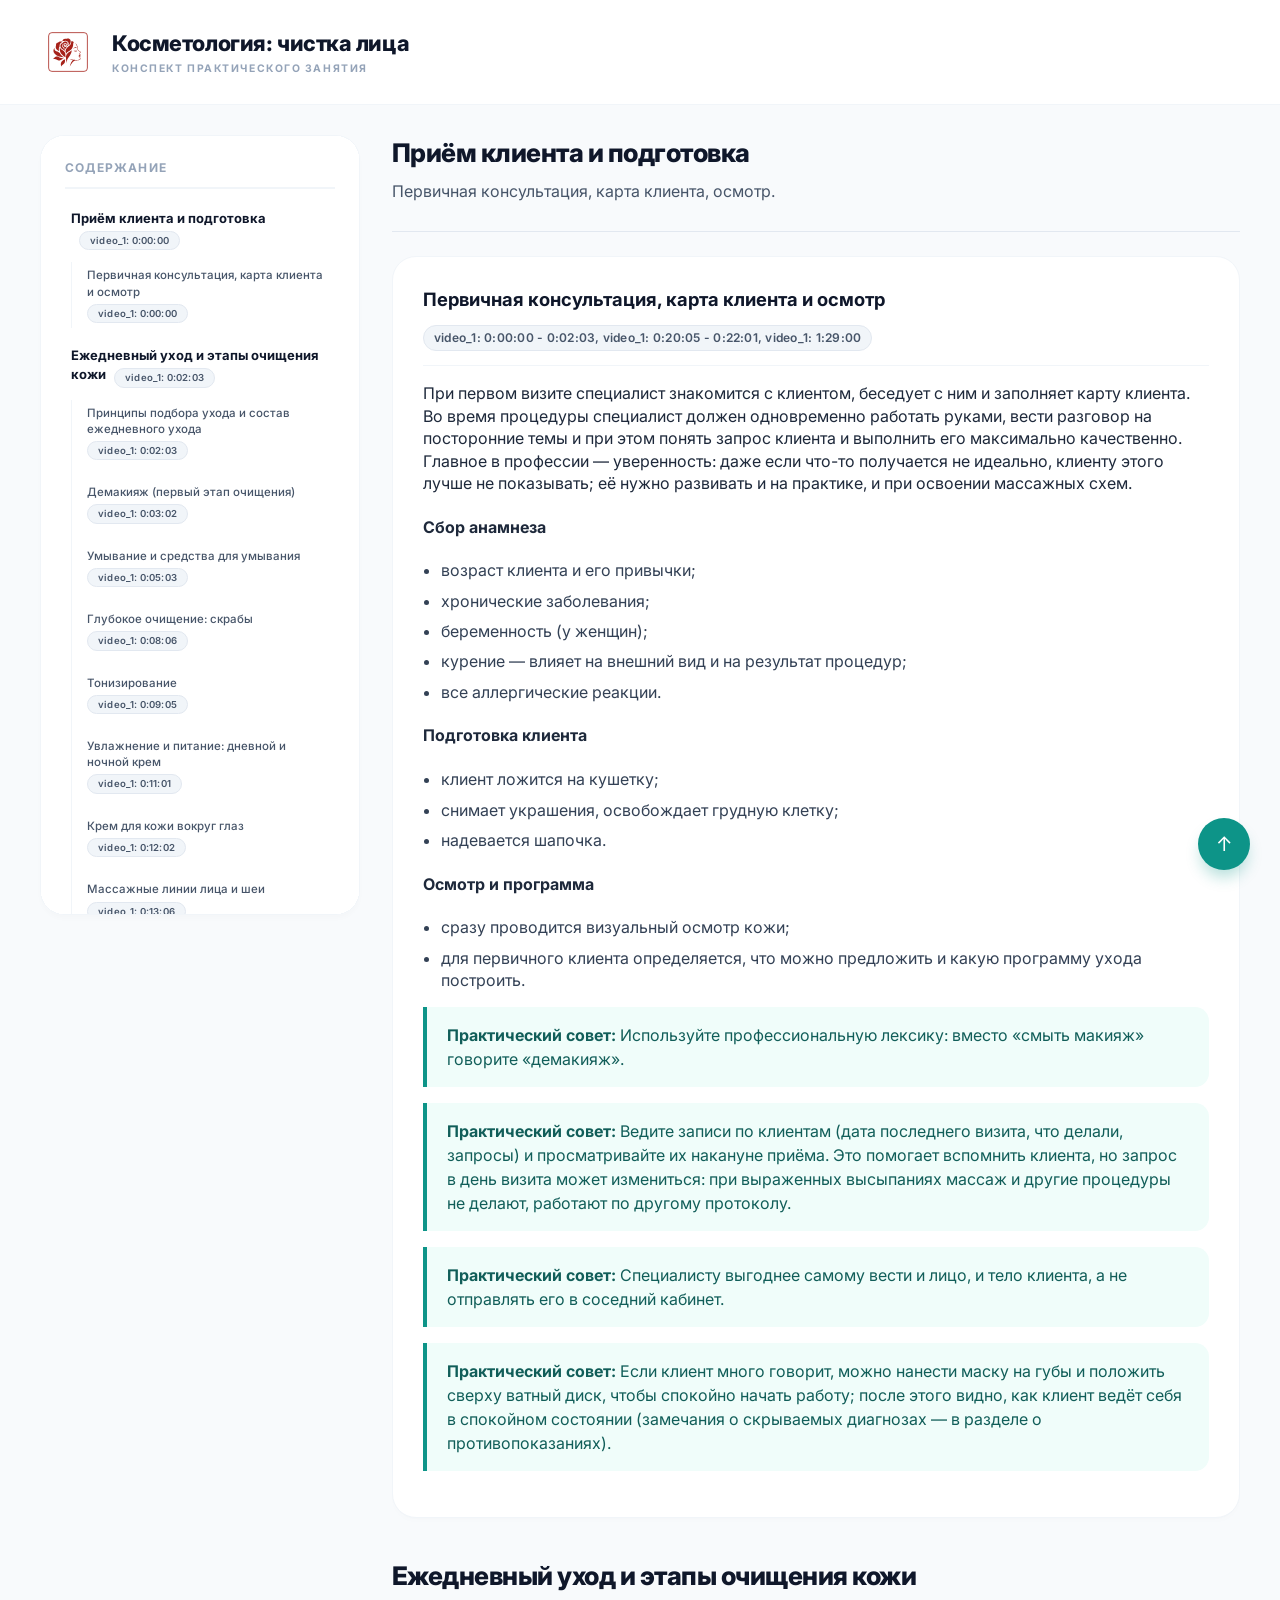
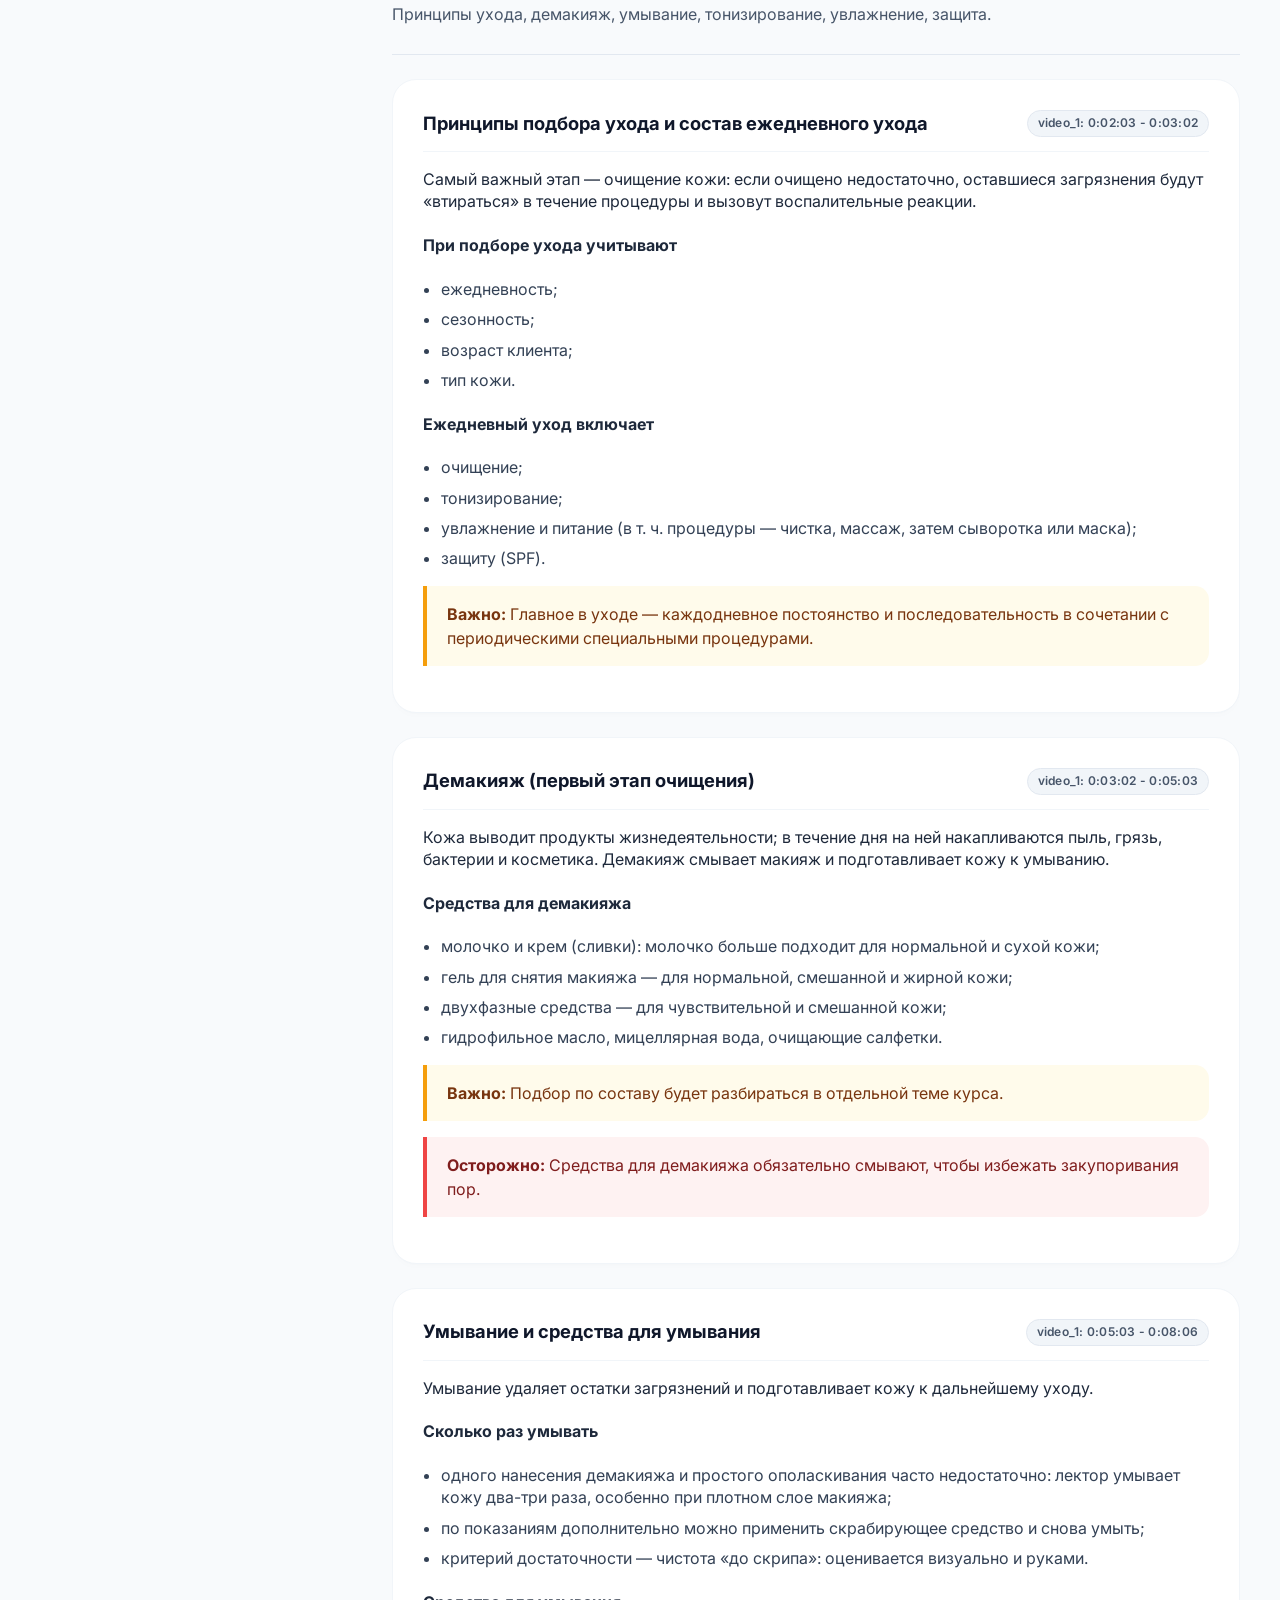
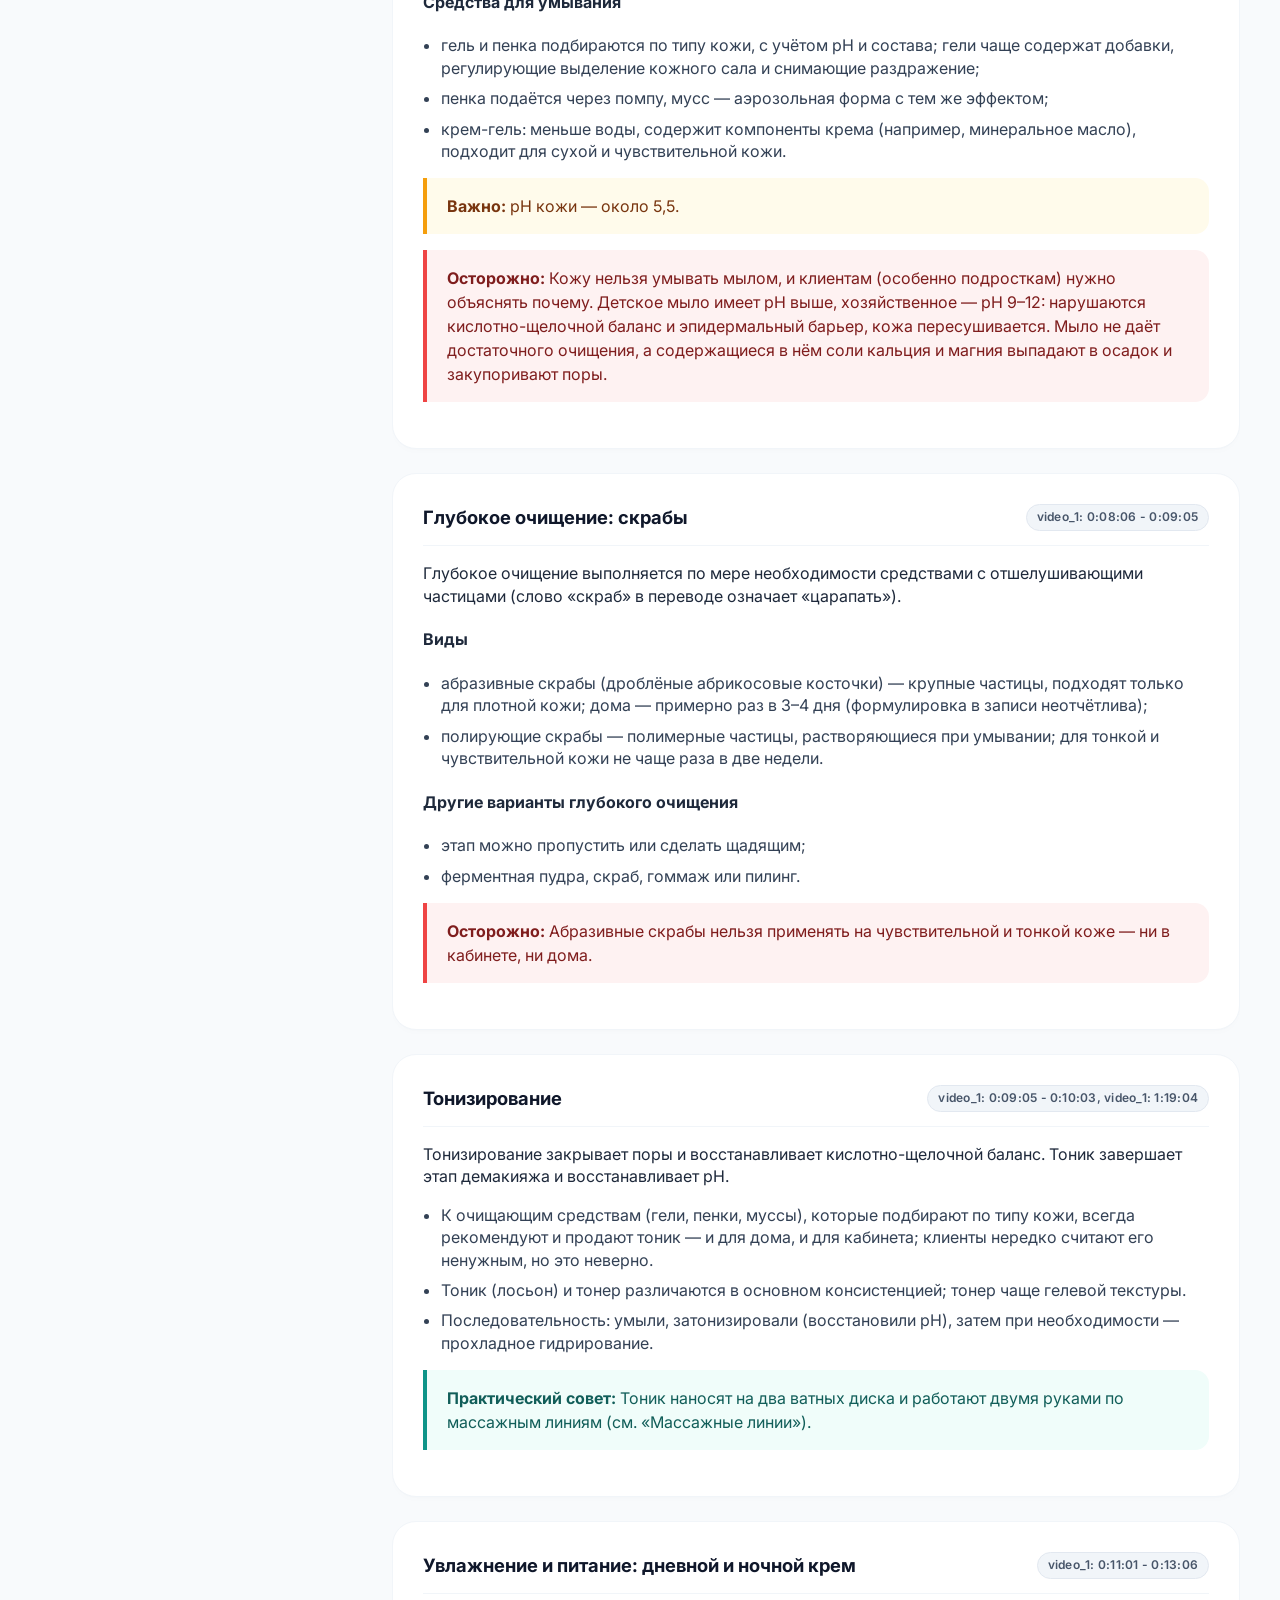
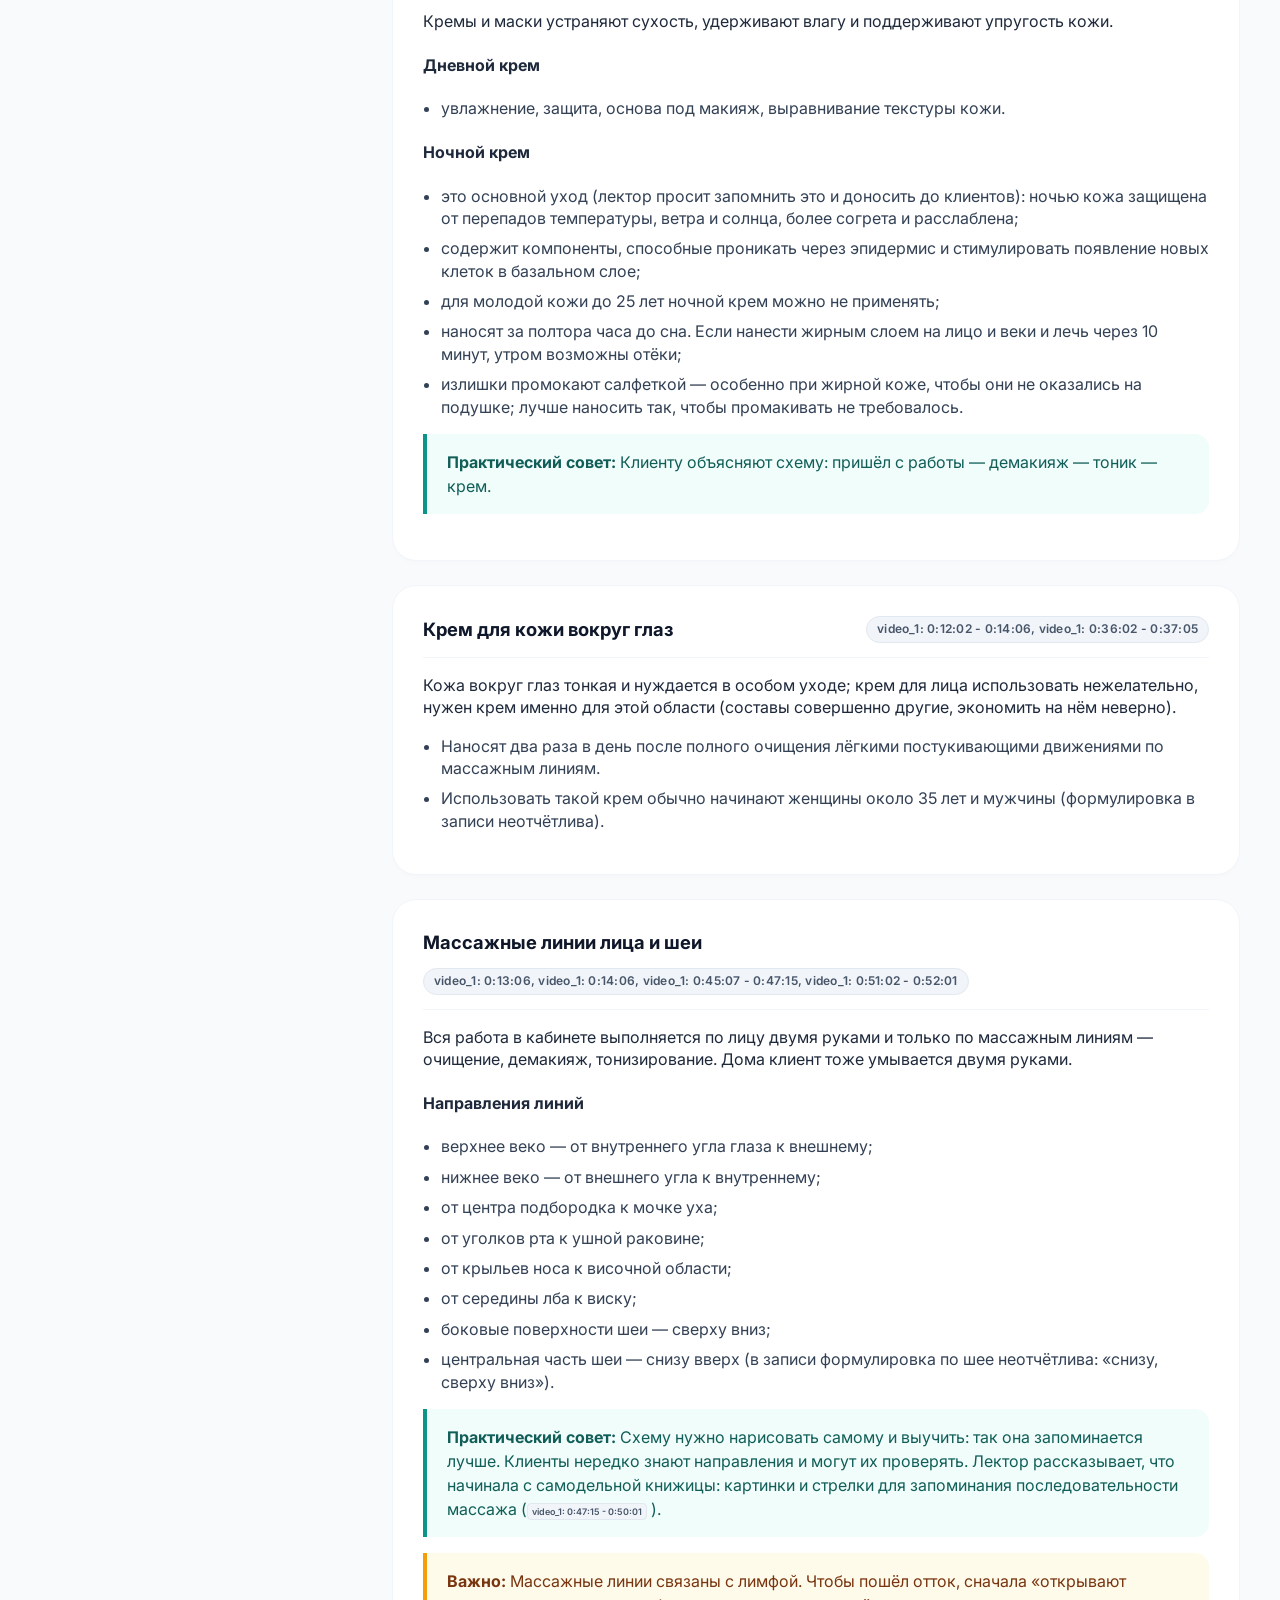
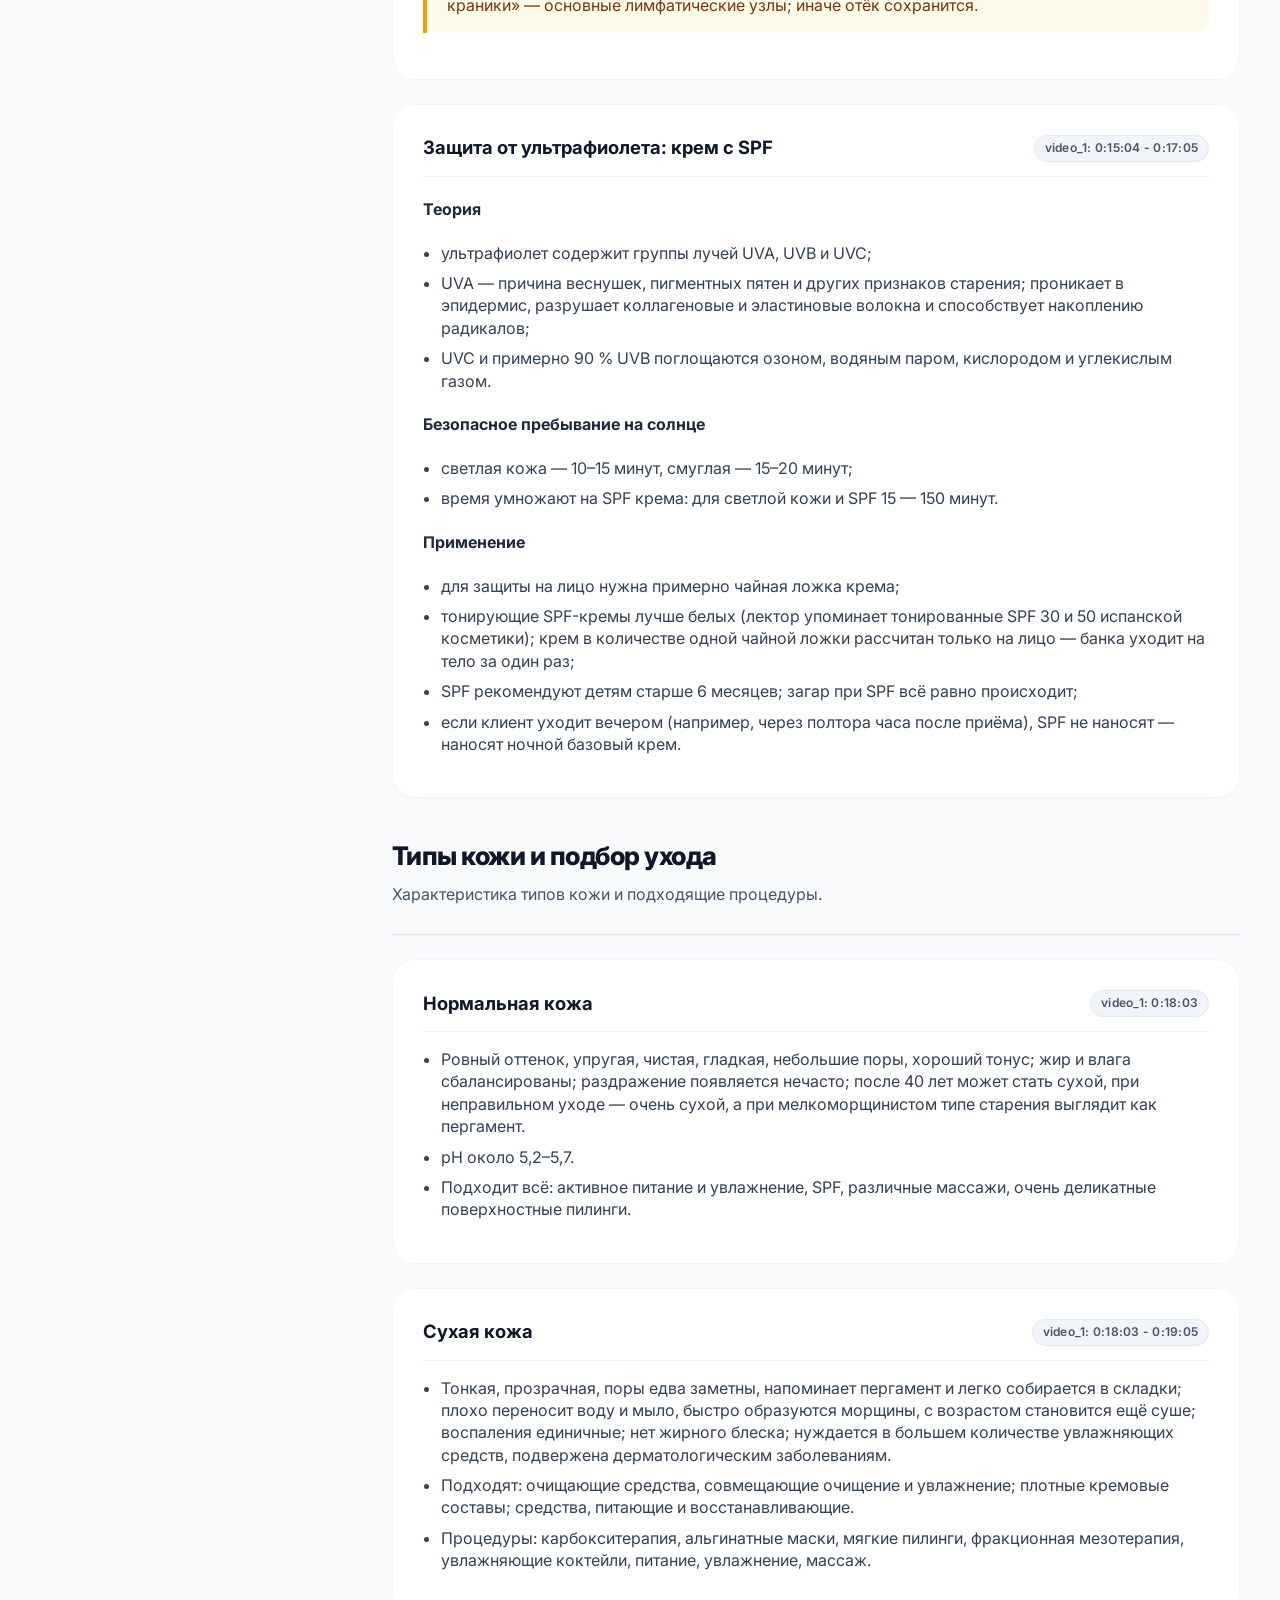
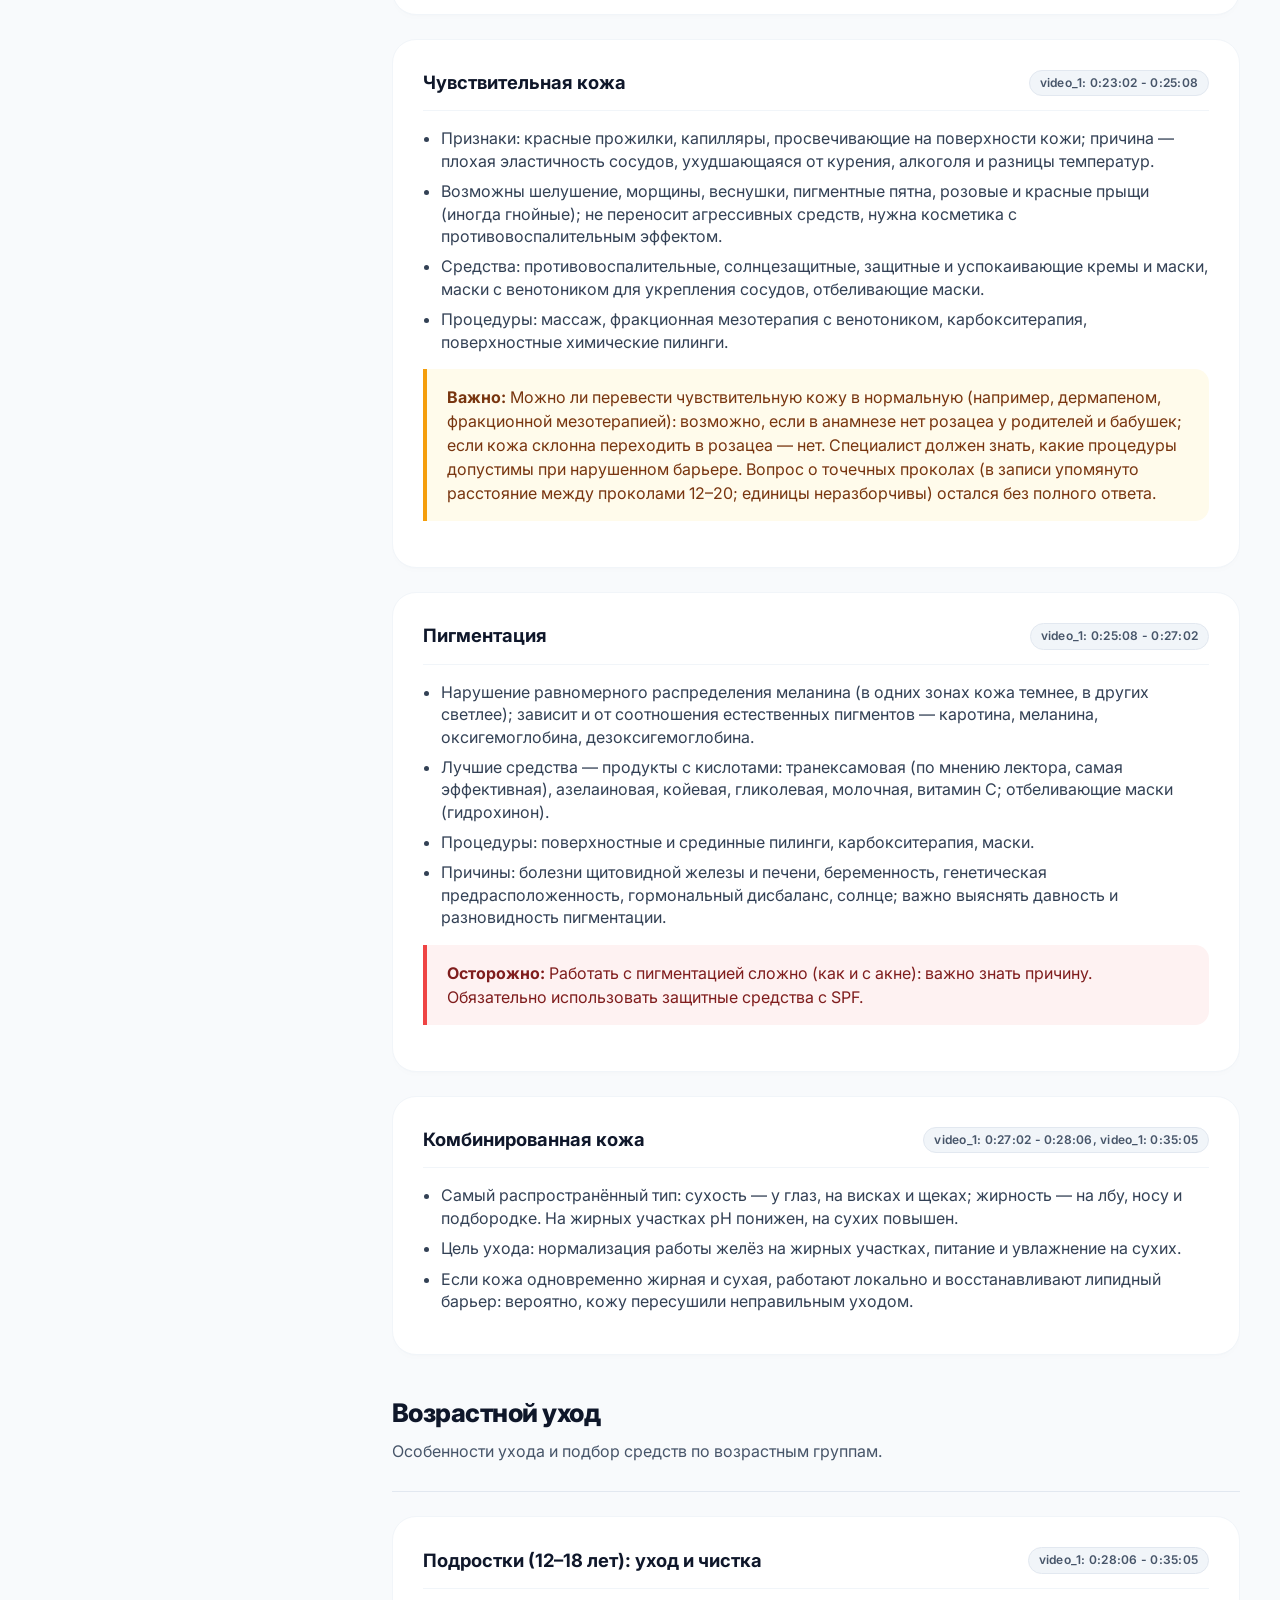
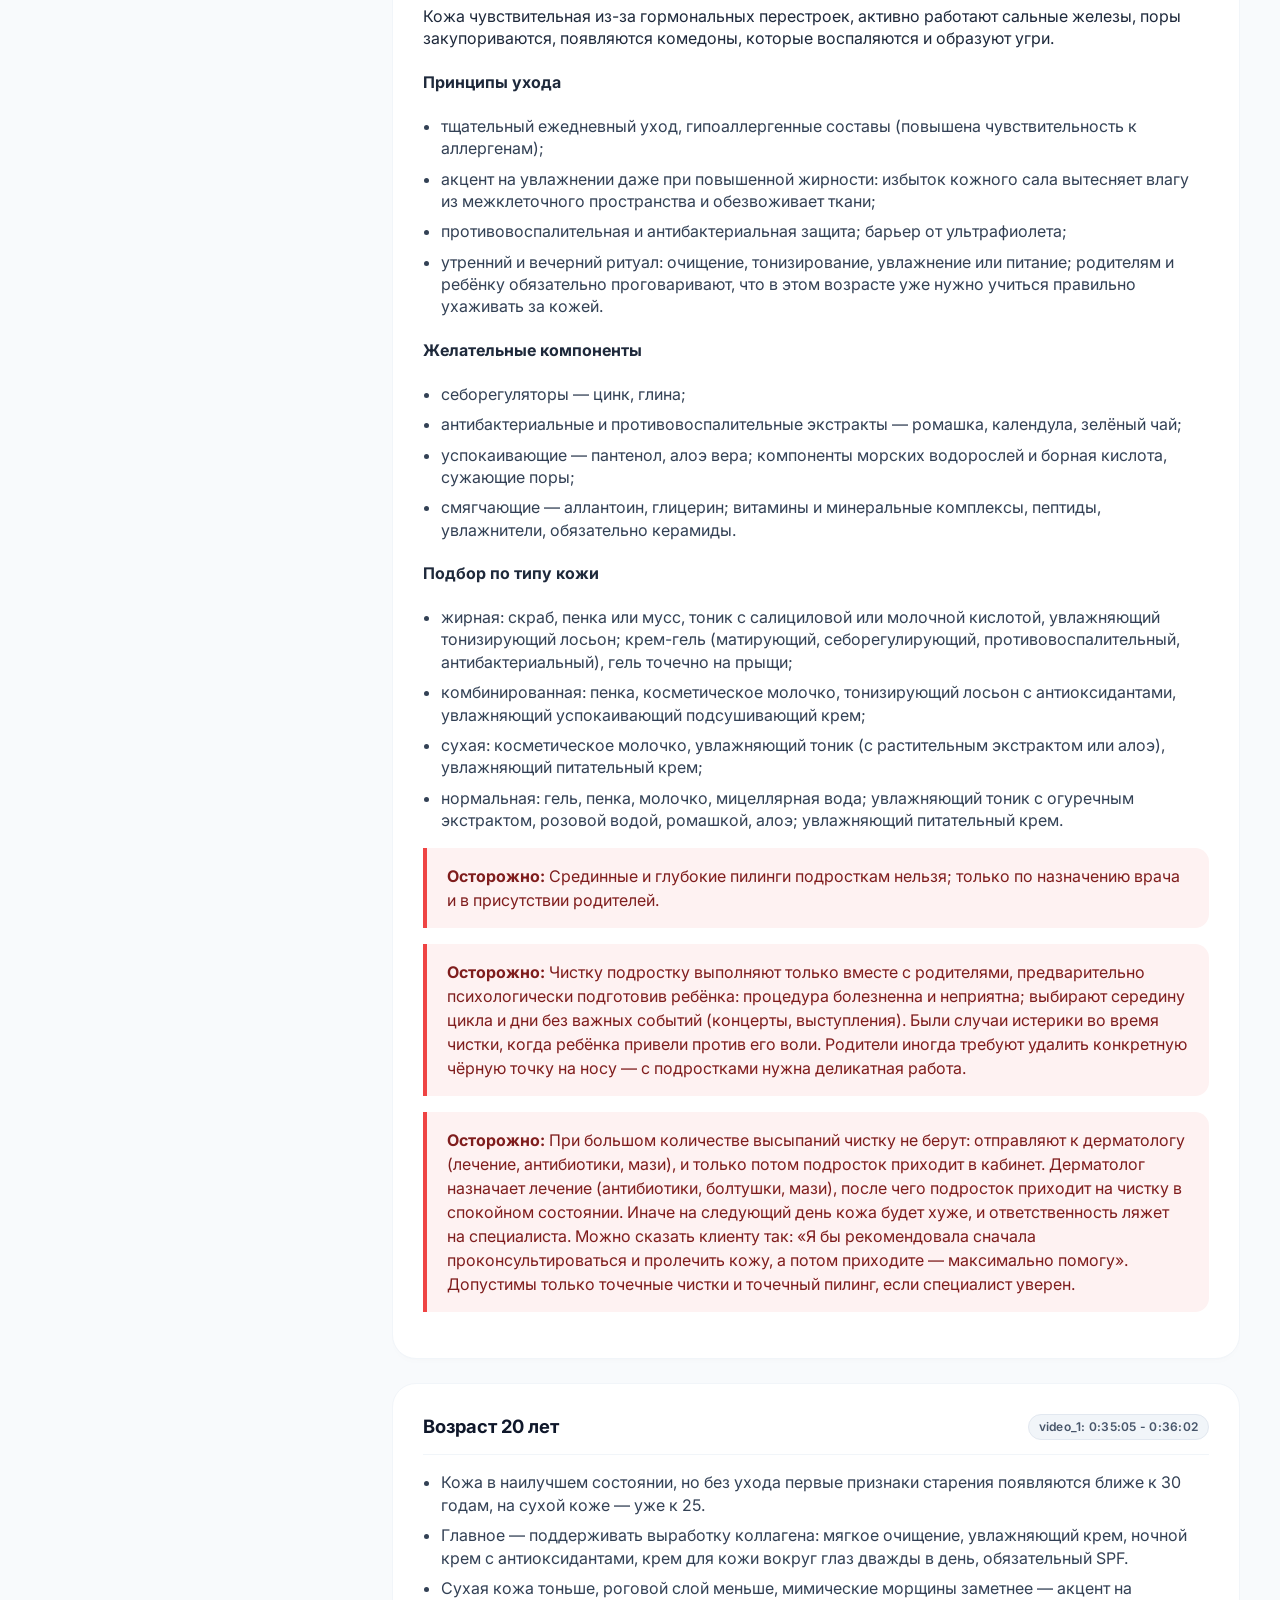
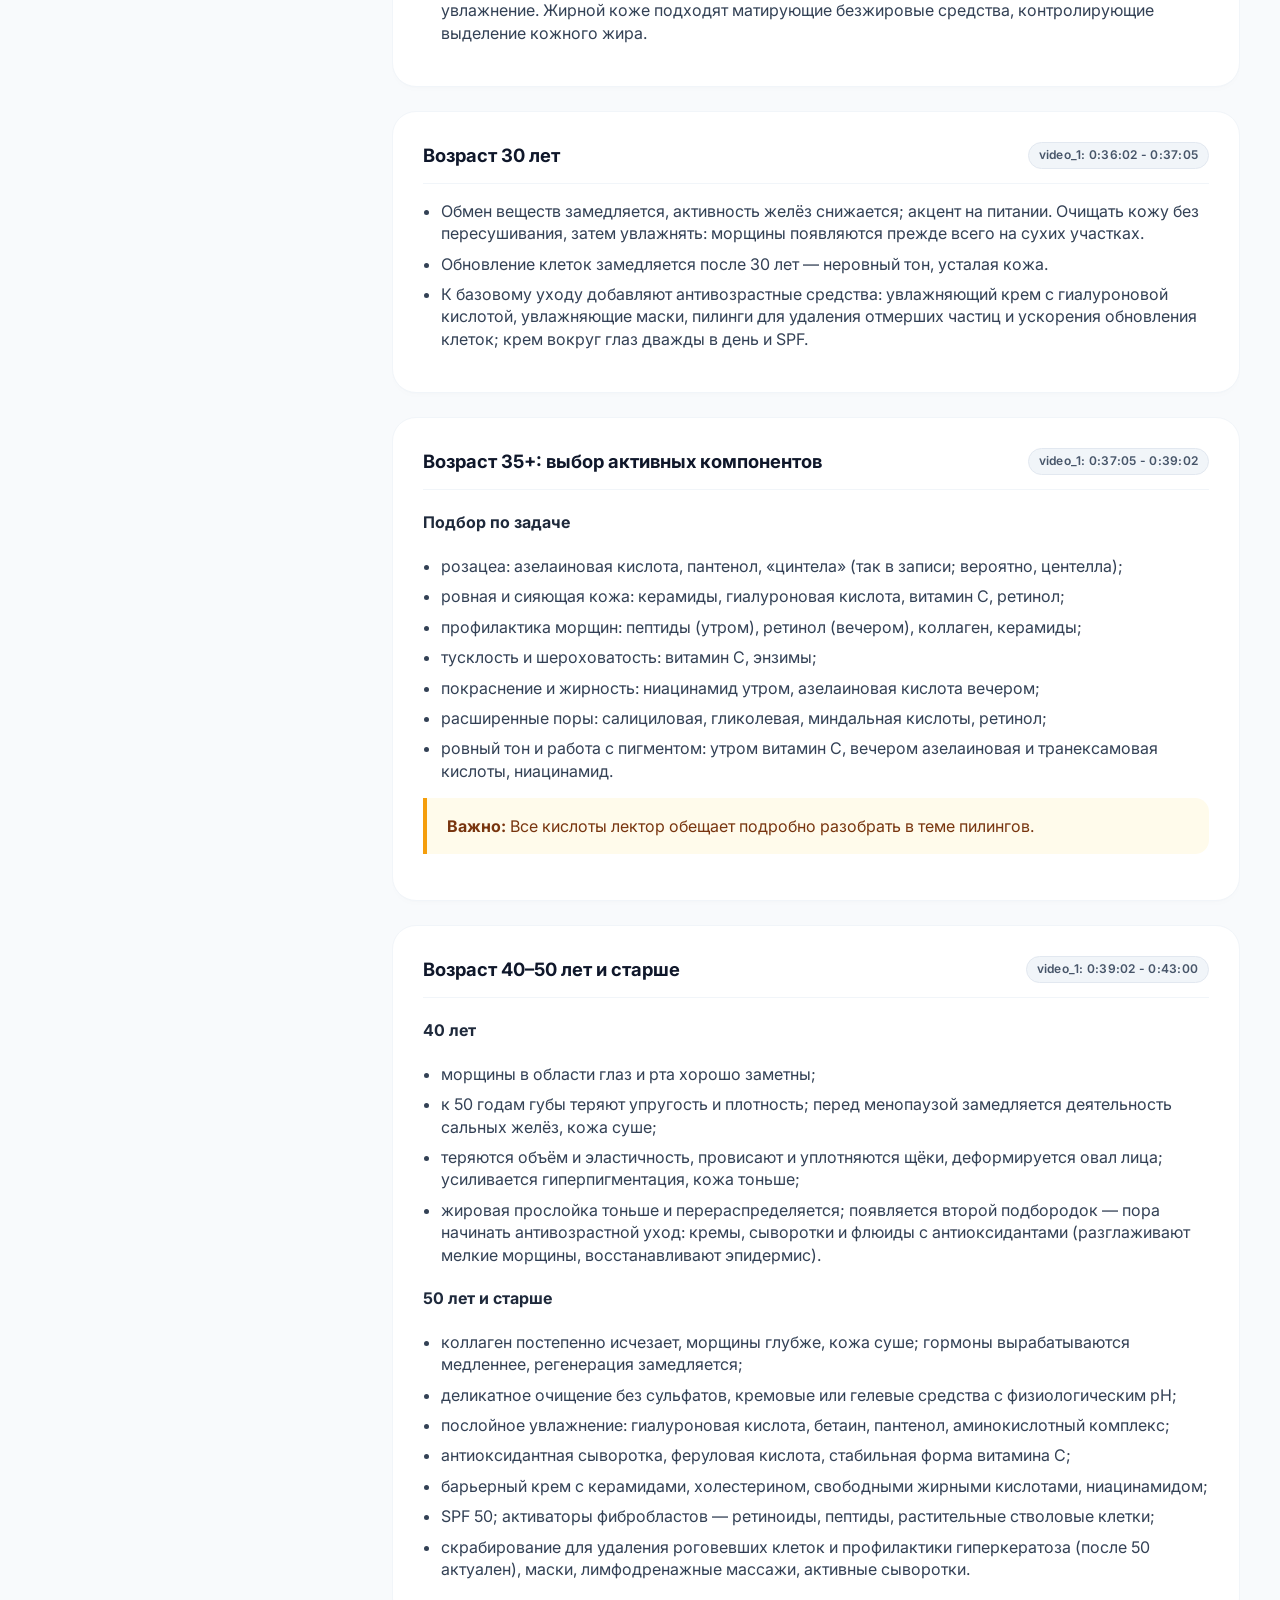
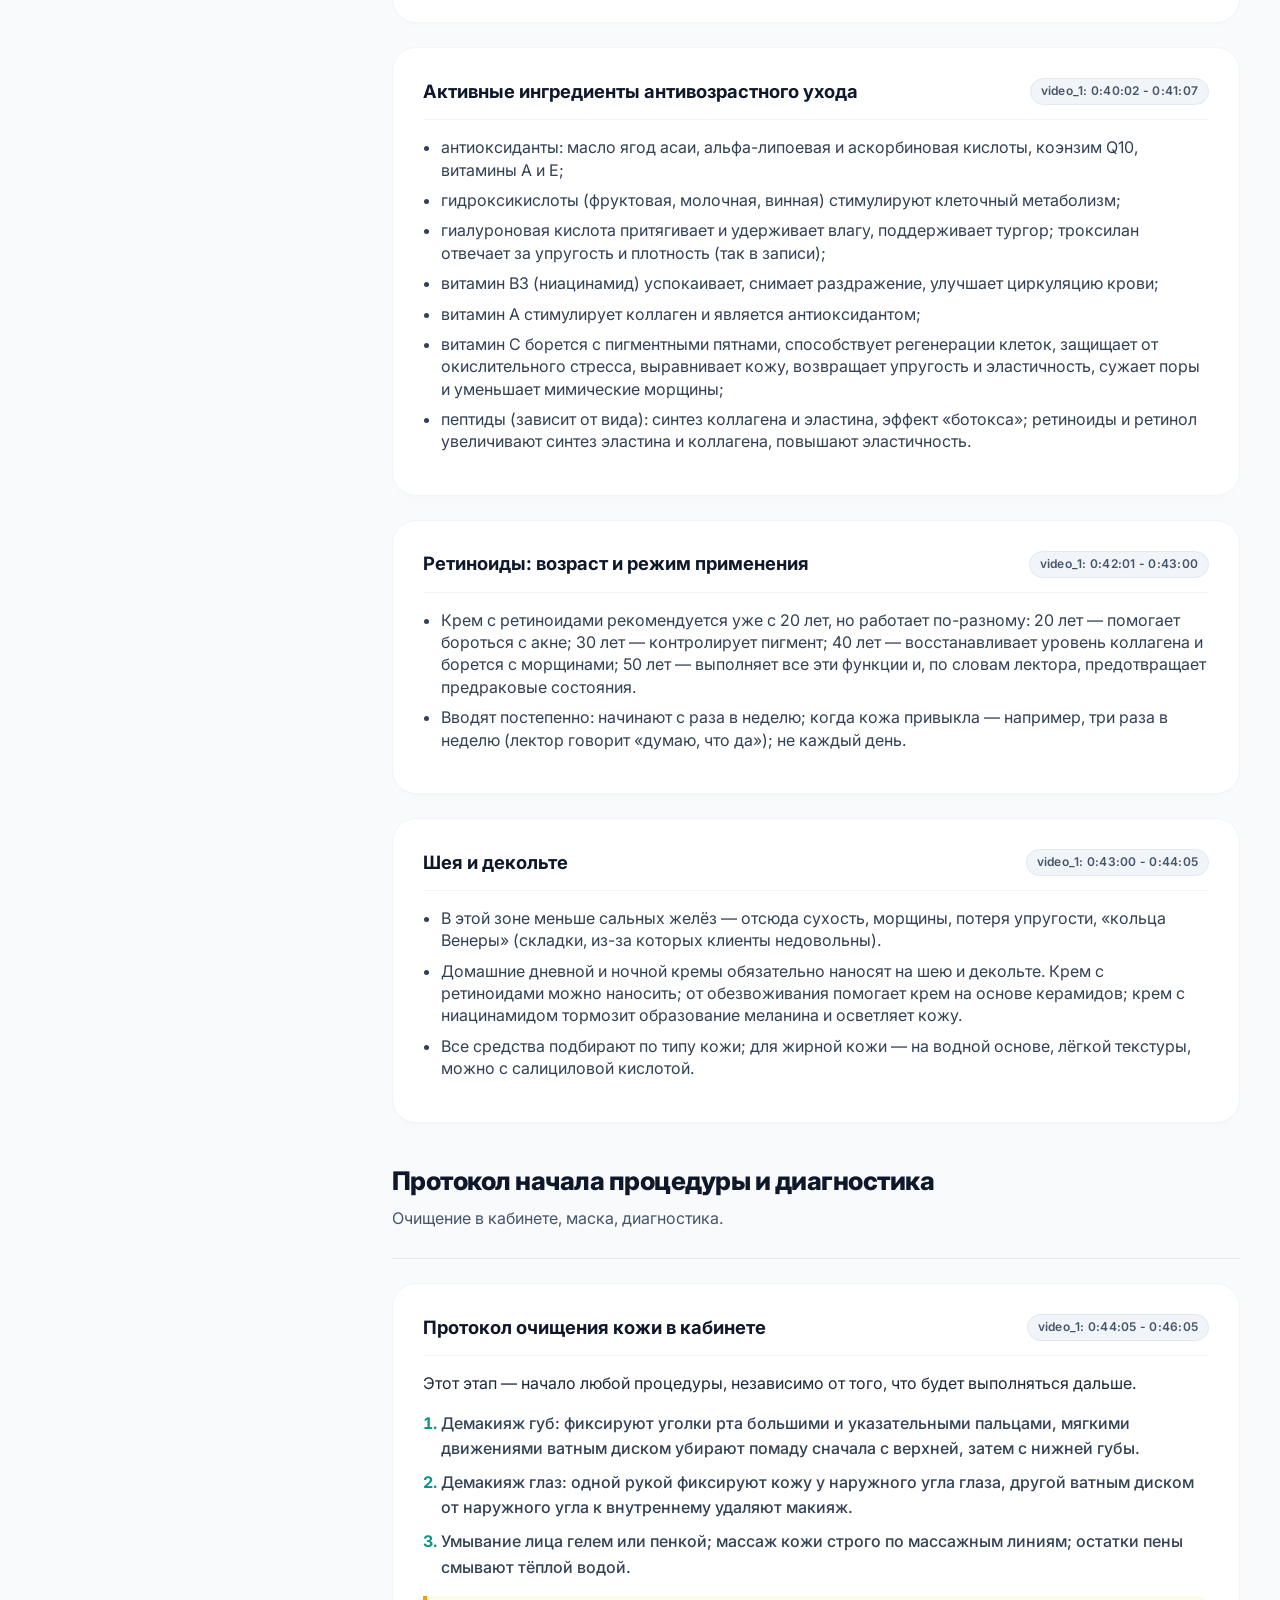
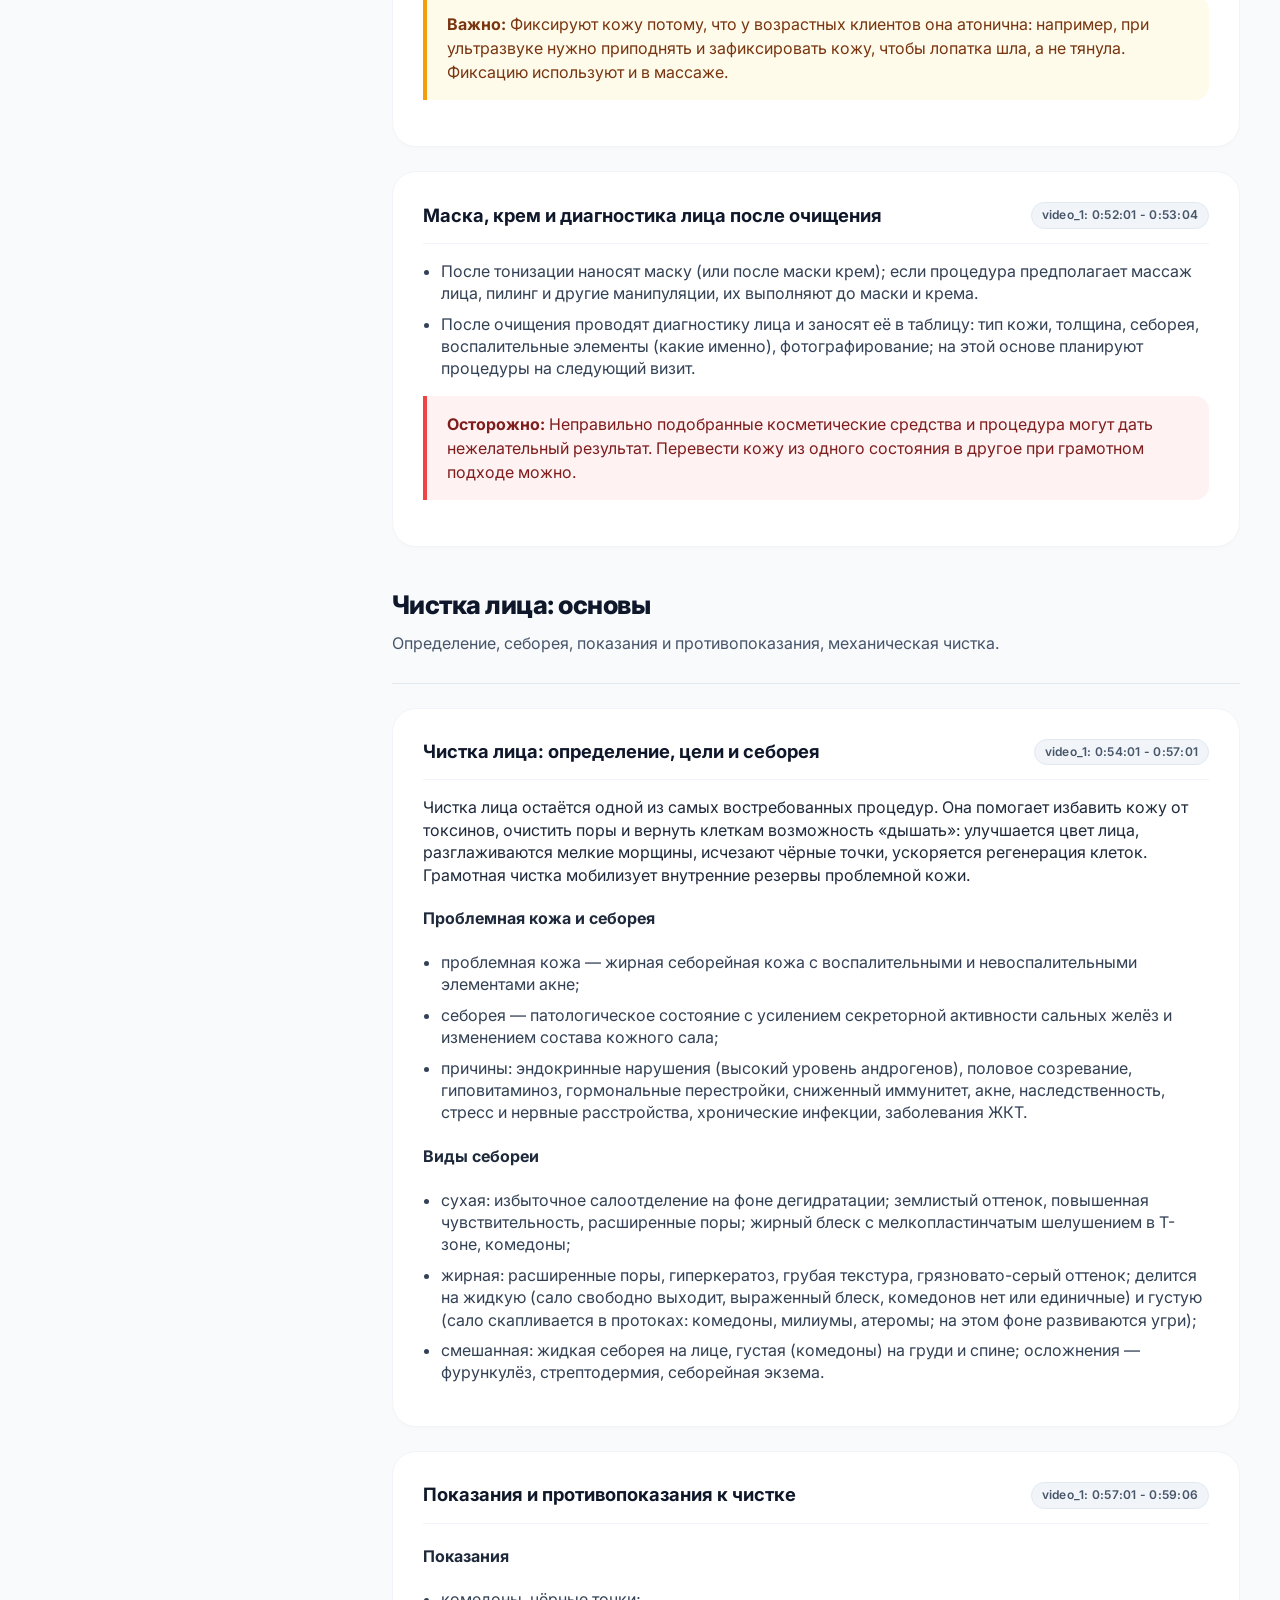
==== components/chistka_lica.html @ a9f14ec4 "[main] chistka lica" ====
<!DOCTYPE html>
<html lang="ru">
<head>
<meta charset="UTF-8">
<meta name="viewport" content="width=device-width, initial-scale=1.0">
<title>Косметология: чистка лица — конспект практического занятия</title>
<link rel="preconnect" href="https://fonts.googleapis.com">
<link rel="preconnect" href="https://fonts.gstatic.com" crossorigin>
<link href="https://fonts.googleapis.com/css2?family=Inter:wght@400;500;600;700;800&display=swap" rel="stylesheet">
<meta name="robots" content="noindex, nofollow">
<link href="../style.css" rel="stylesheet">
<link rel="icon" type="image/png" href="../assets/img/cosmetic-favicon.png">
</head>
<body>
<div class="sidebar-overlay" id="sidebarOverlay"></div>
<div class="menu-toggle-btn" id="menuToggleBtn" aria-label="Открыть меню навигации"><div class="hamburger-icon"><span></span><span></span><span></span></div></div>
<header class="app-header" id="header"><a href="../index.html" class="logo"><img src="../assets/img/cosmetic-logo.svg" alt="Cosmetic" width="40" height="40"></a><div><h1>Косметология: чистка лица</h1><p>Конспект практического занятия</p></div></header>
<div class="layout-container">
<aside class="sidebar"><div class="sidebar-top-line"><h2>Содержание</h2><button class="close-sidebar-btn" id="closeSidebarBtn" aria-label="Закрыть">×</button></div>
<ul class="nav-list">
<li><a href="#sec-intake" class="nav-section-header">Приём клиента и подготовка<span class="tc-mini">video_1: 0:00:00</span></a><ul class="sub-index"><li><a href="#intake">Первичная консультация, карта клиента и осмотр<span class="tc-mini">video_1: 0:00:00</span></a></li></ul></li>
<li><a href="#sec-daily" class="nav-section-header">Ежедневный уход и этапы очищения кожи<span class="tc-mini">video_1: 0:02:03</span></a><ul class="sub-index"><li><a href="#daily-principles">Принципы подбора ухода и состав ежедневного ухода<span class="tc-mini">video_1: 0:02:03</span></a></li><li><a href="#cleansing-makeup">Демакияж (первый этап очищения)<span class="tc-mini">video_1: 0:03:02</span></a></li><li><a href="#cleansing-washing">Умывание и средства для умывания<span class="tc-mini">video_1: 0:05:03</span></a></li><li><a href="#cleansing-deep">Глубокое очищение: скрабы<span class="tc-mini">video_1: 0:08:06</span></a></li><li><a href="#cleansing-toning">Тонизирование<span class="tc-mini">video_1: 0:09:05</span></a></li><li><a href="#daily-moisture">Увлажнение и питание: дневной и ночной крем<span class="tc-mini">video_1: 0:11:01</span></a></li><li><a href="#daily-eyes">Крем для кожи вокруг глаз<span class="tc-mini">video_1: 0:12:02</span></a></li><li><a href="#massage-lines">Массажные линии лица и шеи<span class="tc-mini">video_1: 0:13:06</span></a></li><li><a href="#uv-protection">Защита от ультрафиолета: крем с SPF<span class="tc-mini">video_1: 0:15:04</span></a></li></ul></li>
<li><a href="#sec-types" class="nav-section-header">Типы кожи и подбор ухода<span class="tc-mini">video_1: 0:18:03</span></a><ul class="sub-index"><li><a href="#type-normal">Нормальная кожа<span class="tc-mini">video_1: 0:18:03</span></a></li><li><a href="#type-dry">Сухая кожа<span class="tc-mini">video_1: 0:18:03</span></a></li><li><a href="#type-sensitive">Чувствительная кожа<span class="tc-mini">video_1: 0:23:02</span></a></li><li><a href="#type-pigment">Пигментация<span class="tc-mini">video_1: 0:25:08</span></a></li><li><a href="#type-combined">Комбинированная кожа<span class="tc-mini">video_1: 0:27:02</span></a></li></ul></li>
<li><a href="#sec-age" class="nav-section-header">Возрастной уход<span class="tc-mini">video_1: 0:28:06</span></a><ul class="sub-index"><li><a href="#age-teens">Подростки (12–18 лет): уход и чистка<span class="tc-mini">video_1: 0:28:06</span></a></li><li><a href="#age-20">Возраст 20 лет<span class="tc-mini">video_1: 0:35:05</span></a></li><li><a href="#age-30">Возраст 30 лет<span class="tc-mini">video_1: 0:36:02</span></a></li><li><a href="#age-35">Возраст 35+: выбор активных компонентов<span class="tc-mini">video_1: 0:37:05</span></a></li><li><a href="#age-40-50">Возраст 40–50 лет и старше<span class="tc-mini">video_1: 0:39:02</span></a></li><li><a href="#age-ingredients">Активные ингредиенты антивозрастного ухода<span class="tc-mini">video_1: 0:40:02</span></a></li><li><a href="#age-retinoids">Ретиноиды: возраст и режим применения<span class="tc-mini">video_1: 0:42:01</span></a></li><li><a href="#age-neck">Шея и декольте<span class="tc-mini">video_1: 0:43:00</span></a></li></ul></li>
<li><a href="#sec-protocol" class="nav-section-header">Протокол начала процедуры и диагностика<span class="tc-mini">video_1: 0:44:05</span></a><ul class="sub-index"><li><a href="#protocol-start">Протокол очищения кожи в кабинете<span class="tc-mini">video_1: 0:44:05</span></a></li><li><a href="#protocol-end">Маска, крем и диагностика лица после очищения<span class="tc-mini">video_1: 0:52:01</span></a></li></ul></li>
<li><a href="#sec-cleaning" class="nav-section-header">Чистка лица: основы<span class="tc-mini">video_1: 0:54:01</span></a><ul class="sub-index"><li><a href="#cleaning-basics">Чистка лица: определение, цели и себорея<span class="tc-mini">video_1: 0:54:01</span></a></li><li><a href="#cleaning-indications">Показания и противопоказания к чистке<span class="tc-mini">video_1: 0:57:01</span></a></li><li><a href="#cleaning-mechanical">Механическая (гигиеническая) чистка<span class="tc-mini">video_1: 0:59:06</span></a></li></ul></li>
<li><a href="#sec-types-cleaning" class="nav-section-header">Виды чисток: ультразвуковая, вакуумная, атравматичная, комбинированная<span class="tc-mini">video_1: 1:05:00</span></a><ul class="sub-index"><li><a href="#us-cleaning">Ультразвуковая чистка<span class="tc-mini">video_1: 1:05:00</span></a></li><li><a href="#vacuum-cleaning">Вакуумная чистка<span class="tc-mini">video_1: 1:07:08</span></a></li><li><a href="#atraumatic-cleaning">Атравматичная чистка<span class="tc-mini">video_1: 1:09:04</span></a></li><li><a href="#combined-cleaning">Комбинированная чистка<span class="tc-mini">video_1: 1:10:02</span></a></li></ul></li>
<li><a href="#sec-protocol-cleaning" class="nav-section-header">Протокол чистки и завершающий уход<span class="tc-mini">video_1: 1:04:01</span></a><ul class="sub-index"><li><a href="#cleaning-protocol">Протокол проведения чистки и подготовка кожи<span class="tc-mini">video_1: 1:12:06</span></a></li><li><a href="#cool-hydration">Прохладное гидрирование<span class="tc-mini">video_1: 1:13:04</span></a></li><li><a href="#vaporizer">Вапоризатор<span class="tc-mini">video_1: 1:14:04</span></a></li><li><a href="#desincrustation">Дезинкрустация (гальваническая чистка)<span class="tc-mini">video_1: 1:15:06</span></a></li><li><a href="#restore-care">Восстанавливающий уход: массаж по Жаке, жидкий азот<span class="tc-mini">video_1: 1:15:06</span></a></li><li><a href="#darsonval">Дарсонваль (дарсонвализация)<span class="tc-mini">video_1: 1:04:01</span></a></li></ul></li>
<li><a href="#sec-post" class="nav-section-header">Осложнения после чистки и рекомендации клиенту<span class="tc-mini">video_1: 1:19:04</span></a><ul class="sub-index"><li><a href="#post-complications">Осложнения после чистки<span class="tc-mini">video_1: 1:19:04</span></a></li><li><a href="#post-care">Рекомендации после чистки и домашний уход<span class="tc-mini">video_1: 1:21:06</span></a></li></ul></li>
</ul></aside>
<main class="main-content">
<div id="sec-intake" class="category-divider"><h2>Приём клиента и подготовка</h2><p class="category-description">Первичная консультация, карта клиента, осмотр.</p></div>
<div class="test-card" id="intake">
<h3>Первичная консультация, карта клиента и осмотр<span class="timestamp">video_1: 0:00:00  -  0:02:03, video_1: 0:20:05  -  0:22:01, video_1: 1:29:00</span></h3>
<p>При первом визите специалист знакомится с клиентом, беседует с ним и заполняет карту клиента. Во время процедуры специалист должен одновременно работать руками, вести разговор на посторонние темы и при этом понять запрос клиента и выполнить его максимально качественно. Главное в профессии — уверенность: даже если что-то получается не идеально, клиенту этого лучше не показывать; её нужно развивать и на практике, и при освоении массажных схем.</p>
<h4>Сбор анамнеза</h4>
<ul class="content-list"><li>возраст клиента и его привычки;</li><li>хронические заболевания;</li><li>беременность (у женщин);</li><li>курение — влияет на внешний вид и на результат процедур;</li><li>все аллергические реакции.</li></ul>
<h4>Подготовка клиента</h4>
<ul class="content-list"><li>клиент ложится на кушетку;</li><li>снимает украшения, освобождает грудную клетку;</li><li>надевается шапочка.</li></ul>
<h4>Осмотр и программа</h4>
<ul class="content-list"><li>сразу проводится визуальный осмотр кожи;</li><li>для первичного клиента определяется, что можно предложить и какую программу ухода построить.</li></ul>
<div class="tip"><strong>Практический совет:</strong> Используйте профессиональную лексику: вместо «смыть макияж» говорите «демакияж».</div>
<div class="tip"><strong>Практический совет:</strong> Ведите записи по клиентам (дата последнего визита, что делали, запросы) и просматривайте их накануне приёма. Это помогает вспомнить клиента, но запрос в день визита может измениться: при выраженных высыпаниях массаж и другие процедуры не делают, работают по другому протоколу.</div>
<div class="tip"><strong>Практический совет:</strong> Специалисту выгоднее самому вести и лицо, и тело клиента, а не отправлять его в соседний кабинет.</div>
<div class="tip"><strong>Практический совет:</strong> Если клиент много говорит, можно нанести маску на губы и положить сверху ватный диск, чтобы спокойно начать работу; после этого видно, как клиент ведёт себя в спокойном состоянии (замечания о скрываемых диагнозах — в разделе о противопоказаниях).</div>
</div>
<div id="sec-daily" class="category-divider"><h2>Ежедневный уход и этапы очищения кожи</h2><p class="category-description">Принципы ухода, демакияж, умывание, тонизирование, увлажнение, защита.</p></div>
<div class="test-card" id="daily-principles">
<h3>Принципы подбора ухода и состав ежедневного ухода<span class="timestamp">video_1: 0:02:03  -  0:03:02</span></h3>
<p>Самый важный этап — очищение кожи: если очищено недостаточно, оставшиеся загрязнения будут «втираться» в течение процедуры и вызовут воспалительные реакции.</p>
<h4>При подборе ухода учитывают</h4>
<ul class="content-list"><li>ежедневность;</li><li>сезонность;</li><li>возраст клиента;</li><li>тип кожи.</li></ul>
<h4>Ежедневный уход включает</h4>
<ul class="content-list"><li>очищение;</li><li>тонизирование;</li><li>увлажнение и питание (в т. ч. процедуры — чистка, массаж, затем сыворотка или маска);</li><li>защиту (SPF).</li></ul>
<div class="note"><strong>Важно:</strong> Главное в уходе — каждодневное постоянство и последовательность в сочетании с периодическими специальными процедурами.</div>
</div>
<div class="test-card" id="cleansing-makeup">
<h3>Демакияж (первый этап очищения)<span class="timestamp">video_1: 0:03:02  -  0:05:03</span></h3>
<p>Кожа выводит продукты жизнедеятельности; в течение дня на ней накапливаются пыль, грязь, бактерии и косметика. Демакияж смывает макияж и подготавливает кожу к умыванию.</p>
<h4>Средства для демакияжа</h4>
<ul class="content-list"><li>молочко и крем (сливки): молочко больше подходит для нормальной и сухой кожи;</li><li>гель для снятия макияжа — для нормальной, смешанной и жирной кожи;</li><li>двухфазные средства — для чувствительной и смешанной кожи;</li><li>гидрофильное масло, мицеллярная вода, очищающие салфетки.</li></ul>
<div class="note"><strong>Важно:</strong> Подбор по составу будет разбираться в отдельной теме курса.</div>
<div class="warning"><strong>Осторожно:</strong> Средства для демакияжа обязательно смывают, чтобы избежать закупоривания пор.</div>
</div>
<div class="test-card" id="cleansing-washing">
<h3>Умывание и средства для умывания<span class="timestamp">video_1: 0:05:03  -  0:08:06</span></h3>
<p>Умывание удаляет остатки загрязнений и подготавливает кожу к дальнейшему уходу.</p>
<h4>Сколько раз умывать</h4>
<ul class="content-list"><li>одного нанесения демакияжа и простого ополаскивания часто недостаточно: лектор умывает кожу два-три раза, особенно при плотном слое макияжа;</li><li>по показаниям дополнительно можно применить скрабирующее средство и снова умыть;</li><li>критерий достаточности — чистота «до скрипа»: оценивается визуально и руками.</li></ul>
<h4>Средства для умывания</h4>
<ul class="content-list"><li>гель и пенка подбираются по типу кожи, с учётом pH и состава; гели чаще содержат добавки, регулирующие выделение кожного сала и снимающие раздражение;</li><li>пенка подаётся через помпу, мусс — аэрозольная форма с тем же эффектом;</li><li>крем-гель: меньше воды, содержит компоненты крема (например, минеральное масло), подходит для сухой и чувствительной кожи.</li></ul>
<div class="note"><strong>Важно:</strong> pH кожи — около 5,5.</div>
<div class="warning"><strong>Осторожно:</strong> Кожу нельзя умывать мылом, и клиентам (особенно подросткам) нужно объяснять почему. Детское мыло имеет pH выше, хозяйственное — pH 9–12: нарушаются кислотно-щелочной баланс и эпидермальный барьер, кожа пересушивается. Мыло не даёт достаточного очищения, а содержащиеся в нём соли кальция и магния выпадают в осадок и закупоривают поры.</div>
</div>
<div class="test-card" id="cleansing-deep">
<h3>Глубокое очищение: скрабы<span class="timestamp">video_1: 0:08:06  -  0:09:05</span></h3>
<p>Глубокое очищение выполняется по мере необходимости средствами с отшелушивающими частицами (слово «скраб» в переводе означает «царапать»).</p>
<h4>Виды</h4>
<ul class="content-list"><li>абразивные скрабы (дроблёные абрикосовые косточки) — крупные частицы, подходят только для плотной кожи; дома — примерно раз в 3–4 дня (формулировка в записи неотчётлива);</li><li>полирующие скрабы — полимерные частицы, растворяющиеся при умывании; для тонкой и чувствительной кожи не чаще раза в две недели.</li></ul>
<h4>Другие варианты глубокого очищения</h4>
<ul class="content-list"><li>этап можно пропустить или сделать щадящим;</li><li>ферментная пудра, скраб, гоммаж или пилинг.</li></ul>
<div class="warning"><strong>Осторожно:</strong> Абразивные скрабы нельзя применять на чувствительной и тонкой коже — ни в кабинете, ни дома.</div>
</div>
<div class="test-card" id="cleansing-toning">
<h3>Тонизирование<span class="timestamp">video_1: 0:09:05  -  0:10:03, video_1: 1:19:04</span></h3>
<p>Тонизирование закрывает поры и восстанавливает кислотно-щелочной баланс. Тоник завершает этап демакияжа и восстанавливает pH.</p>
<ul class="content-list"><li>К очищающим средствам (гели, пенки, муссы), которые подбирают по типу кожи, всегда рекомендуют и продают тоник — и для дома, и для кабинета; клиенты нередко считают его ненужным, но это неверно.</li><li>Тоник (лосьон) и тонер различаются в основном консистенцией; тонер чаще гелевой текстуры.</li><li>Последовательность: умыли, затонизировали (восстановили pH), затем при необходимости — прохладное гидрирование.</li></ul>
<div class="tip"><strong>Практический совет:</strong> Тоник наносят на два ватных диска и работают двумя руками по массажным линиям (см. «Массажные линии»).</div>
</div>
<div class="test-card" id="daily-moisture">
<h3>Увлажнение и питание: дневной и ночной крем<span class="timestamp">video_1: 0:11:01  -  0:13:06</span></h3>
<p>Кремы и маски устраняют сухость, удерживают влагу и поддерживают упругость кожи.</p>
<h4>Дневной крем</h4>
<ul class="content-list"><li>увлажнение, защита, основа под макияж, выравнивание текстуры кожи.</li></ul>
<h4>Ночной крем</h4>
<ul class="content-list"><li>это основной уход (лектор просит запомнить это и доносить до клиентов): ночью кожа защищена от перепадов температуры, ветра и солнца, более согрета и расслаблена;</li><li>содержит компоненты, способные проникать через эпидермис и стимулировать появление новых клеток в базальном слое;</li><li>для молодой кожи до 25 лет ночной крем можно не применять;</li><li>наносят за полтора часа до сна. Если нанести жирным слоем на лицо и веки и лечь через 10 минут, утром возможны отёки;</li><li>излишки промокают салфеткой — особенно при жирной коже, чтобы они не оказались на подушке; лучше наносить так, чтобы промакивать не требовалось.</li></ul>
<div class="tip"><strong>Практический совет:</strong> Клиенту объясняют схему: пришёл с работы — демакияж — тоник — крем.</div>
</div>
<div class="test-card" id="daily-eyes">
<h3>Крем для кожи вокруг глаз<span class="timestamp">video_1: 0:12:02  -  0:14:06, video_1: 0:36:02  -  0:37:05</span></h3>
<p>Кожа вокруг глаз тонкая и нуждается в особом уходе; крем для лица использовать нежелательно, нужен крем именно для этой области (составы совершенно другие, экономить на нём неверно).</p>
<ul class="content-list"><li>Наносят два раза в день после полного очищения лёгкими постукивающими движениями по массажным линиям.</li><li>Использовать такой крем обычно начинают женщины около 35 лет и мужчины (формулировка в записи неотчётлива).</li></ul>
</div>
<div class="test-card" id="massage-lines">
<h3>Массажные линии лица и шеи<span class="timestamp">video_1: 0:13:06, video_1: 0:14:06, video_1: 0:45:07  -  0:47:15, video_1: 0:51:02  -  0:52:01</span></h3>
<p>Вся работа в кабинете выполняется по лицу двумя руками и только по массажным линиям — очищение, демакияж, тонизирование. Дома клиент тоже умывается двумя руками.</p>
<h4>Направления линий</h4>
<ul class="content-list"><li>верхнее веко — от внутреннего угла глаза к внешнему;</li><li>нижнее веко — от внешнего угла к внутреннему;</li><li>от центра подбородка к мочке уха;</li><li>от уголков рта к ушной раковине;</li><li>от крыльев носа к височной области;</li><li>от середины лба к виску;</li><li>боковые поверхности шеи — сверху вниз;</li><li>центральная часть шеи — снизу вверх (в записи формулировка по шее неотчётлива: «снизу, сверху вниз»).</li></ul>
<div class="tip"><strong>Практический совет:</strong> Схему нужно нарисовать самому и выучить: так она запоминается лучше. Клиенты нередко знают направления и могут их проверять. Лектор рассказывает, что начинала с самодельной книжицы: картинки и стрелки для запоминания последовательности массажа (<span class="timestamp-sub">video_1: 0:47:15 - 0:50:01</span>).</div>
<div class="note"><strong>Важно:</strong> Массажные линии связаны с лимфой. Чтобы пошёл отток, сначала «открывают краники» — основные лимфатические узлы; иначе отёк сохранится.</div>
</div>
<div class="test-card" id="uv-protection">
<h3>Защита от ультрафиолета: крем с SPF<span class="timestamp">video_1: 0:15:04  -  0:17:05</span></h3>
<h4>Теория</h4>
<ul class="content-list"><li>ультрафиолет содержит группы лучей UVA, UVB и UVC;</li><li>UVA — причина веснушек, пигментных пятен и других признаков старения; проникает в эпидермис, разрушает коллагеновые и эластиновые волокна и способствует накоплению радикалов;</li><li>UVC и примерно 90 % UVB поглощаются озоном, водяным паром, кислородом и углекислым газом.</li></ul>
<h4>Безопасное пребывание на солнце</h4>
<ul class="content-list"><li>светлая кожа — 10–15 минут, смуглая — 15–20 минут;</li><li>время умножают на SPF крема: для светлой кожи и SPF 15 — 150 минут.</li></ul>
<h4>Применение</h4>
<ul class="content-list"><li>для защиты на лицо нужна примерно чайная ложка крема;</li><li>тонирующие SPF-кремы лучше белых (лектор упоминает тонированные SPF 30 и 50 испанской косметики); крем в количестве одной чайной ложки рассчитан только на лицо — банка уходит на тело за один раз;</li><li>SPF рекомендуют детям старше 6 месяцев; загар при SPF всё равно происходит;</li><li>если клиент уходит вечером (например, через полтора часа после приёма), SPF не наносят — наносят ночной базовый крем.</li></ul>
</div>
<div id="sec-types" class="category-divider"><h2>Типы кожи и подбор ухода</h2><p class="category-description">Характеристика типов кожи и подходящие процедуры.</p></div>
<div class="test-card" id="type-normal">
<h3>Нормальная кожа<span class="timestamp">video_1: 0:18:03</span></h3>
<ul class="content-list"><li>Ровный оттенок, упругая, чистая, гладкая, небольшие поры, хороший тонус; жир и влага сбалансированы; раздражение появляется нечасто; после 40 лет может стать сухой, при неправильном уходе — очень сухой, а при мелкоморщинистом типе старения выглядит как пергамент.</li><li>pH около 5,2–5,7.</li><li>Подходит всё: активное питание и увлажнение, SPF, различные массажи, очень деликатные поверхностные пилинги.</li></ul>
</div>
<div class="test-card" id="type-dry">
<h3>Сухая кожа<span class="timestamp">video_1: 0:18:03  -  0:19:05</span></h3>
<ul class="content-list"><li>Тонкая, прозрачная, поры едва заметны, напоминает пергамент и легко собирается в складки; плохо переносит воду и мыло, быстро образуются морщины, с возрастом становится ещё суше; воспаления единичные; нет жирного блеска; нуждается в большем количестве увлажняющих средств, подвержена дерматологическим заболеваниям.</li><li>Подходят: очищающие средства, совмещающие очищение и увлажнение; плотные кремовые составы; средства, питающие и восстанавливающие.</li><li>Процедуры: карбокситерапия, альгинатные маски, мягкие пилинги, фракционная мезотерапия, увлажняющие коктейли, питание, увлажнение, массаж.</li></ul>
</div>
<div class="test-card" id="type-sensitive">
<h3>Чувствительная кожа<span class="timestamp">video_1: 0:23:02  -  0:25:08</span></h3>
<ul class="content-list"><li>Признаки: красные прожилки, капилляры, просвечивающие на поверхности кожи; причина — плохая эластичность сосудов, ухудшающаяся от курения, алкоголя и разницы температур.</li><li>Возможны шелушение, морщины, веснушки, пигментные пятна, розовые и красные прыщи (иногда гнойные); не переносит агрессивных средств, нужна косметика с противовоспалительным эффектом.</li><li>Средства: противовоспалительные, солнцезащитные, защитные и успокаивающие кремы и маски, маски с венотоником для укрепления сосудов, отбеливающие маски.</li><li>Процедуры: массаж, фракционная мезотерапия с венотоником, карбокситерапия, поверхностные химические пилинги.</li></ul>
<div class="note"><strong>Важно:</strong> Можно ли перевести чувствительную кожу в нормальную (например, дермапеном, фракционной мезотерапией): возможно, если в анамнезе нет розацеа у родителей и бабушек; если кожа склонна переходить в розацеа — нет. Специалист должен знать, какие процедуры допустимы при нарушенном барьере. Вопрос о точечных проколах (в записи упомянуто расстояние между проколами 12–20; единицы неразборчивы) остался без полного ответа.</div>
</div>
<div class="test-card" id="type-pigment">
<h3>Пигментация<span class="timestamp">video_1: 0:25:08  -  0:27:02</span></h3>
<ul class="content-list"><li>Нарушение равномерного распределения меланина (в одних зонах кожа темнее, в других светлее); зависит и от соотношения естественных пигментов — каротина, меланина, оксигемоглобина, дезоксигемоглобина.</li><li>Лучшие средства — продукты с кислотами: транексамовая (по мнению лектора, самая эффективная), азелаиновая, койевая, гликолевая, молочная, витамин С; отбеливающие маски (гидрохинон).</li><li>Процедуры: поверхностные и срединные пилинги, карбокситерапия, маски.</li><li>Причины: болезни щитовидной железы и печени, беременность, генетическая предрасположенность, гормональный дисбаланс, солнце; важно выяснять давность и разновидность пигментации.</li></ul>
<div class="warning"><strong>Осторожно:</strong> Работать с пигментацией сложно (как и с акне): важно знать причину. Обязательно использовать защитные средства с SPF.</div>
</div>
<div class="test-card" id="type-combined">
<h3>Комбинированная кожа<span class="timestamp">video_1: 0:27:02  -  0:28:06, video_1: 0:35:05</span></h3>
<ul class="content-list"><li>Самый распространённый тип: сухость — у глаз, на висках и щеках; жирность — на лбу, носу и подбородке. На жирных участках pH понижен, на сухих повышен.</li><li>Цель ухода: нормализация работы желёз на жирных участках, питание и увлажнение на сухих.</li><li>Если кожа одновременно жирная и сухая, работают локально и восстанавливают липидный барьер: вероятно, кожу пересушили неправильным уходом.</li></ul>
</div>
<div id="sec-age" class="category-divider"><h2>Возрастной уход</h2><p class="category-description">Особенности ухода и подбор средств по возрастным группам.</p></div>
<div class="test-card" id="age-teens">
<h3>Подростки (12–18 лет): уход и чистка<span class="timestamp">video_1: 0:28:06  -  0:35:05</span></h3>
<p>Кожа чувствительная из-за гормональных перестроек, активно работают сальные железы, поры закупориваются, появляются комедоны, которые воспаляются и образуют угри.</p>
<h4>Принципы ухода</h4>
<ul class="content-list"><li>тщательный ежедневный уход, гипоаллергенные составы (повышена чувствительность к аллергенам);</li><li>акцент на увлажнении даже при повышенной жирности: избыток кожного сала вытесняет влагу из межклеточного пространства и обезвоживает ткани;</li><li>противовоспалительная и антибактериальная защита; барьер от ультрафиолета;</li><li>утренний и вечерний ритуал: очищение, тонизирование, увлажнение или питание; родителям и ребёнку обязательно проговаривают, что в этом возрасте уже нужно учиться правильно ухаживать за кожей.</li></ul>
<h4>Желательные компоненты</h4>
<ul class="content-list"><li>себорегуляторы — цинк, глина;</li><li>антибактериальные и противовоспалительные экстракты — ромашка, календула, зелёный чай;</li><li>успокаивающие — пантенол, алоэ вера; компоненты морских водорослей и борная кислота, сужающие поры;</li><li>смягчающие — аллантоин, глицерин; витамины и минеральные комплексы, пептиды, увлажнители, обязательно керамиды.</li></ul>
<h4>Подбор по типу кожи</h4>
<ul class="content-list"><li>жирная: скраб, пенка или мусс, тоник с салициловой или молочной кислотой, увлажняющий тонизирующий лосьон; крем-гель (матирующий, себорегулирующий, противовоспалительный, антибактериальный), гель точечно на прыщи;</li><li>комбинированная: пенка, косметическое молочко, тонизирующий лосьон с антиоксидантами, увлажняющий успокаивающий подсушивающий крем;</li><li>сухая: косметическое молочко, увлажняющий тоник (с растительным экстрактом или алоэ), увлажняющий питательный крем;</li><li>нормальная: гель, пенка, молочко, мицеллярная вода; увлажняющий тоник с огуречным экстрактом, розовой водой, ромашкой, алоэ; увлажняющий питательный крем.</li></ul>
<div class="warning"><strong>Осторожно:</strong> Срединные и глубокие пилинги подросткам нельзя; только по назначению врача и в присутствии родителей.</div>
<div class="warning"><strong>Осторожно:</strong> Чистку подростку выполняют только вместе с родителями, предварительно психологически подготовив ребёнка: процедура болезненна и неприятна; выбирают середину цикла и дни без важных событий (концерты, выступления). Были случаи истерики во время чистки, когда ребёнка привели против его воли. Родители иногда требуют удалить конкретную чёрную точку на носу — с подростками нужна деликатная работа.</div>
<div class="warning"><strong>Осторожно:</strong> При большом количестве высыпаний чистку не берут: отправляют к дерматологу (лечение, антибиотики, мази), и только потом подросток приходит в кабинет. Дерматолог назначает лечение (антибиотики, болтушки, мази), после чего подросток приходит на чистку в спокойном состоянии. Иначе на следующий день кожа будет хуже, и ответственность ляжет на специалиста. Можно сказать клиенту так: «Я бы рекомендовала сначала проконсультироваться и пролечить кожу, а потом приходите — максимально помогу». Допустимы только точечные чистки и точечный пилинг, если специалист уверен.</div>
</div>
<div class="test-card" id="age-20">
<h3>Возраст 20 лет<span class="timestamp">video_1: 0:35:05  -  0:36:02</span></h3>
<ul class="content-list"><li>Кожа в наилучшем состоянии, но без ухода первые признаки старения появляются ближе к 30 годам, на сухой коже — уже к 25.</li><li>Главное — поддерживать выработку коллагена: мягкое очищение, увлажняющий крем, ночной крем с антиоксидантами, крем для кожи вокруг глаз дважды в день, обязательный SPF.</li><li>Сухая кожа тоньше, роговой слой меньше, мимические морщины заметнее — акцент на увлажнение. Жирной коже подходят матирующие безжировые средства, контролирующие выделение кожного жира.</li></ul>
</div>
<div class="test-card" id="age-30">
<h3>Возраст 30 лет<span class="timestamp">video_1: 0:36:02  -  0:37:05</span></h3>
<ul class="content-list"><li>Обмен веществ замедляется, активность желёз снижается; акцент на питании. Очищать кожу без пересушивания, затем увлажнять: морщины появляются прежде всего на сухих участках.</li><li>Обновление клеток замедляется после 30 лет — неровный тон, усталая кожа.</li><li>К базовому уходу добавляют антивозрастные средства: увлажняющий крем с гиалуроновой кислотой, увлажняющие маски, пилинги для удаления отмерших частиц и ускорения обновления клеток; крем вокруг глаз дважды в день и SPF.</li></ul>
</div>
<div class="test-card" id="age-35">
<h3>Возраст 35+: выбор активных компонентов<span class="timestamp">video_1: 0:37:05  -  0:39:02</span></h3>
<h4>Подбор по задаче</h4>
<ul class="content-list"><li>розацеа: азелаиновая кислота, пантенол, «цинтела» (так в записи; вероятно, центелла);</li><li>ровная и сияющая кожа: керамиды, гиалуроновая кислота, витамин С, ретинол;</li><li>профилактика морщин: пептиды (утром), ретинол (вечером), коллаген, керамиды;</li><li>тусклость и шероховатость: витамин С, энзимы;</li><li>покраснение и жирность: ниацинамид утром, азелаиновая кислота вечером;</li><li>расширенные поры: салициловая, гликолевая, миндальная кислоты, ретинол;</li><li>ровный тон и работа с пигментом: утром витамин С, вечером азелаиновая и транексамовая кислоты, ниацинамид.</li></ul>
<div class="note"><strong>Важно:</strong> Все кислоты лектор обещает подробно разобрать в теме пилингов.</div>
</div>
<div class="test-card" id="age-40-50">
<h3>Возраст 40–50 лет и старше<span class="timestamp">video_1: 0:39:02  -  0:43:00</span></h3>
<h4>40 лет</h4>
<ul class="content-list"><li>морщины в области глаз и рта хорошо заметны;</li><li>к 50 годам губы теряют упругость и плотность; перед менопаузой замедляется деятельность сальных желёз, кожа суше;</li><li>теряются объём и эластичность, провисают и уплотняются щёки, деформируется овал лица; усиливается гиперпигментация, кожа тоньше;</li><li>жировая прослойка тоньше и перераспределяется; появляется второй подбородок — пора начинать антивозрастной уход: кремы, сыворотки и флюиды с антиоксидантами (разглаживают мелкие морщины, восстанавливают эпидермис).</li></ul>
<h4>50 лет и старше</h4>
<ul class="content-list"><li>коллаген постепенно исчезает, морщины глубже, кожа суше; гормоны вырабатываются медленнее, регенерация замедляется;</li><li>деликатное очищение без сульфатов, кремовые или гелевые средства с физиологическим pH;</li><li>послойное увлажнение: гиалуроновая кислота, бетаин, пантенол, аминокислотный комплекс;</li><li>антиоксидантная сыворотка, феруловая кислота, стабильная форма витамина С;</li><li>барьерный крем с керамидами, холестерином, свободными жирными кислотами, ниацинамидом;</li><li>SPF 50; активаторы фибробластов — ретиноиды, пептиды, растительные стволовые клетки;</li><li>скрабирование для удаления роговевших клеток и профилактики гиперкератоза (после 50 актуален), маски, лимфодренажные массажи, активные сыворотки.</li></ul>
</div>
<div class="test-card" id="age-ingredients">
<h3>Активные ингредиенты антивозрастного ухода<span class="timestamp">video_1: 0:40:02  -  0:41:07</span></h3>
<ul class="content-list"><li>антиоксиданты: масло ягод асаи, альфа-липоевая и аскорбиновая кислоты, коэнзим Q10, витамины А и Е;</li><li>гидроксикислоты (фруктовая, молочная, винная) стимулируют клеточный метаболизм;</li><li>гиалуроновая кислота притягивает и удерживает влагу, поддерживает тургор; троксилан отвечает за упругость и плотность (так в записи);</li><li>витамин B3 (ниацинамид) успокаивает, снимает раздражение, улучшает циркуляцию крови;</li><li>витамин А стимулирует коллаген и является антиоксидантом;</li><li>витамин С борется с пигментными пятнами, способствует регенерации клеток, защищает от окислительного стресса, выравнивает кожу, возвращает упругость и эластичность, сужает поры и уменьшает мимические морщины;</li><li>пептиды (зависит от вида): синтез коллагена и эластина, эффект «ботокса»; ретиноиды и ретинол увеличивают синтез эластина и коллагена, повышают эластичность.</li></ul>
</div>
<div class="test-card" id="age-retinoids">
<h3>Ретиноиды: возраст и режим применения<span class="timestamp">video_1: 0:42:01  -  0:43:00</span></h3>
<ul class="content-list"><li>Крем с ретиноидами рекомендуется уже с 20 лет, но работает по-разному: 20 лет — помогает бороться с акне; 30 лет — контролирует пигмент; 40 лет — восстанавливает уровень коллагена и борется с морщинами; 50 лет — выполняет все эти функции и, по словам лектора, предотвращает предраковые состояния.</li><li>Вводят постепенно: начинают с раза в неделю; когда кожа привыкла — например, три раза в неделю (лектор говорит «думаю, что да»); не каждый день.</li></ul>
</div>
<div class="test-card" id="age-neck">
<h3>Шея и декольте<span class="timestamp">video_1: 0:43:00  -  0:44:05</span></h3>
<ul class="content-list"><li>В этой зоне меньше сальных желёз — отсюда сухость, морщины, потеря упругости, «кольца Венеры» (складки, из-за которых клиенты недовольны).</li><li>Домашние дневной и ночной кремы обязательно наносят на шею и декольте. Крем с ретиноидами можно наносить; от обезвоживания помогает крем на основе керамидов; крем с ниацинамидом тормозит образование меланина и осветляет кожу.</li><li>Все средства подбирают по типу кожи; для жирной кожи — на водной основе, лёгкой текстуры, можно с салициловой кислотой.</li></ul>
</div>
<div id="sec-protocol" class="category-divider"><h2>Протокол начала процедуры и диагностика</h2><p class="category-description">Очищение в кабинете, маска, диагностика.</p></div>
<div class="test-card" id="protocol-start">
<h3>Протокол очищения кожи в кабинете<span class="timestamp">video_1: 0:44:05  -  0:46:05</span></h3>
<p>Этот этап — начало любой процедуры, независимо от того, что будет выполняться дальше.</p>
<ol><li>Демакияж губ: фиксируют уголки рта большими и указательными пальцами, мягкими движениями ватным диском убирают помаду сначала с верхней, затем с нижней губы.</li><li>Демакияж глаз: одной рукой фиксируют кожу у наружного угла глаза, другой ватным диском от наружного угла к внутреннему удаляют макияж.</li><li>Умывание лица гелем или пенкой; массаж кожи строго по массажным линиям; остатки пены смывают тёплой водой.</li></ol>
<div class="note"><strong>Важно:</strong> Фиксируют кожу потому, что у возрастных клиентов она атонична: например, при ультразвуке нужно приподнять и зафиксировать кожу, чтобы лопатка шла, а не тянула. Фиксацию используют и в массаже.</div>
</div>
<div class="test-card" id="protocol-end">
<h3>Маска, крем и диагностика лица после очищения<span class="timestamp">video_1: 0:52:01  -  0:53:04</span></h3>
<ul class="content-list"><li>После тонизации наносят маску (или после маски крем); если процедура предполагает массаж лица, пилинг и другие манипуляции, их выполняют до маски и крема.</li><li>После очищения проводят диагностику лица и заносят её в таблицу: тип кожи, толщина, себорея, воспалительные элементы (какие именно), фотографирование; на этой основе планируют процедуры на следующий визит.</li></ul>
<div class="warning"><strong>Осторожно:</strong> Неправильно подобранные косметические средства и процедура могут дать нежелательный результат. Перевести кожу из одного состояния в другое при грамотном подходе можно.</div>
</div>
<div id="sec-cleaning" class="category-divider"><h2>Чистка лица: основы</h2><p class="category-description">Определение, себорея, показания и противопоказания, механическая чистка.</p></div>
<div class="test-card" id="cleaning-basics">
<h3>Чистка лица: определение, цели и себорея<span class="timestamp">video_1: 0:54:01  -  0:57:01</span></h3>
<p>Чистка лица остаётся одной из самых востребованных процедур. Она помогает избавить кожу от токсинов, очистить поры и вернуть клеткам возможность «дышать»: улучшается цвет лица, разглаживаются мелкие морщины, исчезают чёрные точки, ускоряется регенерация клеток. Грамотная чистка мобилизует внутренние резервы проблемной кожи.</p>
<h4>Проблемная кожа и себорея</h4>
<ul class="content-list"><li>проблемная кожа — жирная себорейная кожа с воспалительными и невоспалительными элементами акне;</li><li>себорея — патологическое состояние с усилением секреторной активности сальных желёз и изменением состава кожного сала;</li><li>причины: эндокринные нарушения (высокий уровень андрогенов), половое созревание, гиповитаминоз, гормональные перестройки, сниженный иммунитет, акне, наследственность, стресс и нервные расстройства, хронические инфекции, заболевания ЖКТ.</li></ul>
<h4>Виды себореи</h4>
<ul class="content-list"><li>сухая: избыточное салоотделение на фоне дегидратации; землистый оттенок, повышенная чувствительность, расширенные поры; жирный блеск с мелкопластинчатым шелушением в Т-зоне, комедоны;</li><li>жирная: расширенные поры, гиперкератоз, грубая текстура, грязновато-серый оттенок; делится на жидкую (сало свободно выходит, выраженный блеск, комедонов нет или единичные) и густую (сало скапливается в протоках: комедоны, милиумы, атеромы; на этом фоне развиваются угри);</li><li>смешанная: жидкая себорея на лице, густая (комедоны) на груди и спине; осложнения — фурункулёз, стрептодермия, себорейная экзема.</li></ul>
</div>
<div class="test-card" id="cleaning-indications">
<h3>Показания и противопоказания к чистке<span class="timestamp">video_1: 0:57:01  -  0:59:06</span></h3>
<h4>Показания</h4>
<ul class="content-list"><li>комедоны, чёрные точки;</li><li>расширенные, закупоренные поры;</li><li>угревая сыпь лёгкой степени;</li><li>нездоровый цвет лица.</li></ul>
<h4>Противопоказания</h4>
<ul class="content-list"><li>тяжёлая форма угревой сыпи, заболевания кожи, экзема;</li><li>герпес (при герпесе с лицом не делают ничего);</li><li>гипертоническая болезнь (при очень высоком давлении не рекомендуется);</li><li>бронхиальная астма, острое респираторное заболевание.</li></ul>
<div class="note"><strong>Важно:</strong> При астме в ремиссии работают очень аккуратно и щадяще (учитывают пониженный болевой порог). Для первого визита лектор предлагает ультразвуковую чистку без мануальных воздействий, чтобы посмотреть реакцию.</div>
</div>
<div class="test-card" id="cleaning-mechanical">
<h3>Механическая (гигиеническая) чистка<span class="timestamp">video_1: 0:59:06  -  1:05:00</span></h3>
<p>Применяется для проблемной кожи, на которой постоянно образуются акне и комедоны, при расширенных порах. Комедон — разновидность кисты, которая образуется при закупорке устья волосяного фолликула роговыми массами (слущенным эпителием, корнеоцитами) в смеси с густым салом при гиперкератозе. Механическая чистка самая эффективная, но выполняют её по-разному: можно ложкой сделать синяки, а можно аккуратно руками. Лектор использует инструменты только в труднодоступных местах — для минимальной травматизации и короткой реабилитации.</p>
<h4>Элементы</h4>
<ul class="content-list"><li>закрытые комедоны — белёсые папулы небольшого диаметра, лучше видны при растягивании кожи; содержимое выделяется с трудом, часто воспаляются с образованием пустул;</li><li>открытые комедоны (чёрные точки) — цвет придаёт меланин и продукты окисления тирозина; в записи сказано, что при сдавливании комедоны легко выделяются и редко воспаляются (слово «закрытых» в этом месте, по-видимому, оговорка);</li><li>милиумы («просянки») — белые плотные образования под кожей, не выдавливаются; удаляются иглой под определённым углом: при правильном проколе выскакивают за секунду, при неправильном — синяки; часто на веках и в ушах.</li></ul>
<h4>Инструменты и расходные материалы</h4>
<ul class="content-list"><li>ложка Уно и петля, стерильные салфетки и перчатки, тальк, хлоргексидин, перекись водорода, маска (альгинат), ножницы, плёнка, шпатель.</li></ul>
<ol><li>Подготовить кожу (прохладное гидрирование).</li><li>Обернуть палец левой руки стерильной салфеткой, в правую взять ложку Уно (левшам — наоборот).</li><li>Провести ложкой против хода протока сальной железы (формулировка записи), удалить комедоны.</li><li>Выполнить массаж по Жаке с тальком.</li><li>Провести дарсонвализацию: по показаниям 2–3 минуты на всё лицо или локально; в среднем до 5 минут.</li><li>Нанести успокаивающую противовоспалительную маску или противовоспалительный крем.</li></ol>
<div class="tip"><strong>Практический совет:</strong> Удаление комедонов можно выполнять, обернув пальцы стерильными салфетками после дезинфекции рук.</div>
<div class="tip"><strong>Практический совет:</strong> Для облегчения чистки локально на комедоны кладут ватные диски, смоченные перекисью водорода: роговая пробка разрыхляется; в это время работают в других зонах.</div>
<div class="tip"><strong>Практический совет:</strong> Вросшие волосы: можно применить мазь (название в записи неразборчиво) вместо иглы.</div>
<div class="tip"><strong>Практический совет:</strong> Если на лице много невоспалённых комедонов — работают локально, убирают самое крупное, объясняют клиенту, что потребуется несколько этапов.</div>
<div class="tip"><strong>Практический совет:</strong> Хорошая подготовка кожи, правильное положение рук и умение рассчитывать силу давления делают ручную чистку максимально щадящей и эффективной.</div>
<div class="tip"><strong>Практический совет:</strong> После чистки лектор закрывает кожу пилингом, который не смывается (чтобы не было контакта с водой), либо альгинатной маской.</div>
<div class="warning"><strong>Осторожно:</strong> Если на лице много воспалённых высыпаний — не берут в чистку, а отправляют к дерматологу.</div>
</div>
<div id="sec-types-cleaning" class="category-divider"><h2>Виды чисток: ультразвуковая, вакуумная, атравматичная, комбинированная</h2><p class="category-description">Принцип, показания, ограничения и протокол.</p></div>
<div class="test-card" id="us-cleaning">
<h3>Ультразвуковая чистка<span class="timestamp">video_1: 1:05:00  -  1:07:08, video_1: 1:23:01  -  1:35:05</span></h3>
<p>Аппаратная процедура с гигиенической и эстетической целью: ультразвуковой скрабер с помощью звуковых волн удаляет роговой слой эпидермиса, загрязнения и излишки кожного сала. Безопасно и безболезненно: проникает в глубокие слои, «выбивает» грязь и лишний жир, отшелушивает верхние слои эпидермиса; стимулирует восстановление ткани и клеточный обмен.</p>
<h4>Эффекты</h4>
<ul class="content-list"><li>устранение загрязнений и гиперкератоза, сужение пор, выравнивание рельефа, повышение упругости и тонуса, улучшение кровообращения, удаление пигментации, насыщение кожи кислородом, глубокое увлажнение (часть перечня в записи неразборчива).</li><li>в косметологии ультразвук применяется более 30 лет (открыт в 1859 году французскими физиками; фамилии в записи неразборчивы).</li></ul>
<h4>Аппарат</h4>
<ul class="content-list"><li>генератор звуковой частоты, совмещённый с блоком контроля, и щуп с металлической пластиной-лопаткой;</li><li>манипулы: большая, средняя и микрошпатель для деликатных зон (большая — для лба, носа, подбородка); комбайны включают брашинг и ультразвук; на спине ультразвуком не работают — там работают мануально;</li><li>при выборе аппарата манипула должна быть толстой, цельной, металлической, с закруглёнными краями, чтобы не травмировать клиента.</li></ul>
<h4>Фонофорез</h4>
<ul class="content-list"><li>введение активных лекарственных или косметических средств в глубокие слои кожи; чистку выполняют острой поверхностью лопатки, а фонофорез — обратной плоской: нанесли сыворотку, перевернули лопатку — это уже не ультразвуковая чистка.</li></ul>
<ol><li>Удалить косметику, лёгкое скрабирование для удаления остатков макияжа.</li><li>Нанести прохладное гидрирование под плёнку на 20 минут; в это время подготовить иглы, обработать манипулу спиртом, подготовить дарсонваль, насыпать в чашу сухой порошок альгинатной маски (с активатором — нельзя, застынет).</li><li>Снять гидрирование, нанести проводниковый гель (или работать по тонику); ультразвуковая чистка проводится только по влажной коже. Для жирной кожи — с молочной кислотой, при воспалении — с салициловой (по записи).</li><li>Чистка лопаткой: вибрации разрывают связи между клетками с нарушенным обменом, помогают освободить кожу от роговых чешуек и загрязнений, выбивают более глубокие загрязнения и продукцию желёз; процедура предотвращает образование комедонов.</li><li>Завершение: тонизирование противовоспалительным успокаивающим средством; питательная (обычно альгинатная) маска; антиоксидантная сыворотка по типу кожи; питательный крем (днём — с SPF).</li></ol>
<div class="hand-position"><strong>Выполнение:</strong> скраб-лопатку устанавливают под углом 45° (по записи — 35°, лучше 45°; никаких других углов); работают медленными движениями по влажной коже; кожу фиксируют второй рукой — особенно при атонии; специалист работает и правой, и левой рукой. Каждый участок обрабатывают не более 3–4 раз; длительность — не более 15 минут, на чувствительной коже — 5–7 минут.</div>
<div class="note"><strong>Важно:</strong> Частота: нормальная или склонная к сухости кожа — примерно четыре раза в год; жирная с расширенными порами — один-два раза в месяц; индивидуально.</div>
<div class="note"><strong>Важно:</strong> После ультразвуковой чистки: SPF не менее 20, пляж в течение первых суток нельзя, декоративную косметику — не использовать 24 часа; пить больше чистой воды (в записи далее неразборчиво: замена косметики на «освежающие/спиртовые аналоги»). Эти рекомендации можно выдавать в виде памятки.</div>
<div class="warning"><strong>Осторожно:</strong> Обходить область щитовидной железы и верхнюю зону (в записи — «верхнюю зону класс», вероятно, веко).</div>
<div class="warning"><strong>Осторожно:</strong> Слишком сильное нажатие, особенно в области носа, может проявить сосуды — они останутся видными клиенту.</div>
<div class="warning"><strong>Осторожно:</strong> Противопоказания: беременность, лактация, повышенная температура, мерцательная аритмия, стенокардия, импланты, электростимуляторы, металлические нити, сердечная, почечная и печёночная недостаточность, доброкачественные и онкологические образования (при онкологии в ремиссии — только с разрешения врача), заболевания щитовидной железы (направлять к эндокринологу; при таких заболеваниях иногда нельзя даже массаж). Часть перечня в записи неразборчива.</div>
<div class="warning"><strong>Осторожно:</strong> Воспалительные заболевания: острые синуситы, состояния после химических пилингов и дермабразий, парезы, ожоги, герпес, обширные высыпания и воспаление. Лопаткой можно разнести воспалительные элементы по всему лицу; тогда не спасёт ни пилинг, ни стерильность.</div>
<div class="warning"><strong>Осторожно:</strong> Если у клиента есть заболевания и он не знает, принимает ли препараты, — отправлять к лечащему врачу; не брать ответственность на себя.</div>
</div>
<div class="test-card" id="vacuum-cleaning">
<h3>Вакуумная чистка<span class="timestamp">video_1: 1:07:08  -  1:08:00</span></h3>
<p>Щадящий аппаратный метод: с помощью специальных насадок разреженным воздухом поверхностные роговые чешуйки сгоняются, поры раскрываются, происходит частичное извлечение содержимого комедонов.</p>
<ul class="content-list"><li>Менее болезненна и травматична, чем механическая, но и менее эффективна.</li><li>Лектор отмечает, что многие кабинеты от неё отходят из-за травматичности: нагрузка на сосуды, куперозную кожу. Показана для плотной жирной кожи.</li></ul>
</div>
<div class="test-card" id="atraumatic-cleaning">
<h3>Атравматичная чистка<span class="timestamp">video_1: 1:09:04  -  1:10:02</span></h3>
<p>Чистка чувствительной кожи без механического и аппаратного воздействия — с использованием фруктовых кислот.</p>
<ul class="content-list"><li>Средство с фруктовыми кислотами наносят и выдерживают (может быть под плёнкой — окклюзия), затем маска, массаж по Жаке, крем.</li><li>Механизм: химическая реакция нейтрализует избыточное кожное сало и выравнивает тон; АНА-кислоты очищают, разрыхляют и отшелушивают роговые слои.</li><li>Во многих брендах есть такая линейка.</li></ul>
<div class="tip"><strong>Практический совет:</strong> Лектор упоминает ретиноловый пилинг (жёлтый): если раньше человек шелушился неделю, то сейчас выпадение из жизни 1–2 дня (разработка московской компании; название в записи — «Аркадия»); выполняется раз в год в два этапа. Идея: клиенты не хотят надолго «выпадать из жизни».</div>
</div>
<div class="test-card" id="combined-cleaning">
<h3>Комбинированная чистка<span class="timestamp">video_1: 1:10:02  -  1:12:06</span></h3>
<p>Включает механическую и ультразвуковую чистку; один из самых эффективных методов, удаляет не только поверхностные, но и глубокие загрязнения. В основном выполняется комбинированный вариант.</p>
<ul class="content-list"><li>Сначала проводят ультразвук скрабером, затем механику — только на участках с комедонами, милиумами и чёрными точками.</li><li>При этом методе практически нет травмирования и болезненности, после сеанса не сохраняется покраснение (если всё выполнено грамотно).</li><li>Если у клиента много невоспалённых комедонов — работают локально, убирают самое большое; клиенту объясняют, что нужно несколько этапов, и «месиво» из лица не делают.</li></ul>
</div>
<div id="sec-protocol-cleaning" class="category-divider"><h2>Протокол чистки и завершающий уход</h2><p class="category-description">Подготовка кожи, дополнительные методы, восстанавливающий уход, дарсонваль.</p></div>
<div class="test-card" id="cleaning-protocol">
<h3>Протокол проведения чистки и подготовка кожи<span class="timestamp">video_1: 1:12:06  -  1:13:04, video_1: 1:15:06</span></h3>
<ol><li>Демакияж: молочко или гидрофильное масло при наличии макияжа.</li><li>Очищение гелями или пенками с антисептическими противовоспалительными ингредиентами (возможны кислоты).</li><li>Подготовка кожи: прохладное гидрирование 10–15 минут (в разделе про ультразвук — 20 минут; расхождение внутри записи) и, если нет воспалительных элементов, дополнительно дезинкрустация.</li><li>Основная процедура: механическая, ультразвуковая, вакуумная, комбинированная или атравматичная чистка.</li><li>Восстанавливающий уход.</li></ol>
</div>
<div class="test-card" id="cool-hydration">
<h3>Прохладное гидрирование<span class="timestamp">video_1: 1:13:04  -  1:14:04, video_1: 1:31:07</span></h3>
<ul class="content-list"><li>Используют гели на основе сока суккулентов, кактусов, алоэ вера и т. п.; лектору нравится израильская косметика (в записи — «Латан»).</li><li>Гель наносят толстым слоем и накрывают плёнкой: за счёт окклюзии кожа разогревается, гель глубоко проникает, клетки эпидермиса набухают, межклеточные связи ослабевают — чистка проходит качественнее.</li><li>В этот момент у специалиста уже должен быть готов алгоритм: готовят иглы, спирт для манипул, дарсонваль, альгинатную маску.</li></ul>
</div>
<div class="test-card" id="vaporizer">
<h3>Вапоризатор<span class="timestamp">video_1: 1:14:04  -  1:15:06</span></h3>
<ul class="content-list"><li>Косметологический прибор: раствор превращается в пар, поры раскрываются, происходит глубокое очищение.</li><li>Лектор не использует: клиенты не любят; многие клиентки старшего возраста после регулярных процедур имеют выраженный купероз — пар вреден для сосудов. Многие кабинеты перешли на прохладное гидрирование, которое безопасно.</li></ul>
</div>
<div class="test-card" id="desincrustation">
<h3>Дезинкрустация (гальваническая чистка)<span class="timestamp">video_1: 1:15:06</span></h3>
<ul class="content-list"><li>Аппарат с двумя электродами; очищение происходит импульсами постоянного тока малой силы; в поры проникают специальные растворы, преобразующие загрязнения и выводящие их на поверхность.</li></ul>
</div>
<div class="test-card" id="restore-care">
<h3>Восстанавливающий уход: массаж по Жаке, жидкий азот<span class="timestamp">video_1: 1:15:06  -  1:18:08</span></h3>
<ul class="content-list"><li>После каждой чистки обязательно выполняют массаж по Жаке (по тальку), дарсонваль и маски.</li><li>Массаж жидким азотом — при наличии в кабинете. Азот, испаряясь на коже, сужает сосуды и вызывает отток крови; затем сосуды расширяются, кровенаполнение повышается; выраженное подсушивающее действие; после глубокого охлаждения воспалительные процессы лучше рассасываются. Приобретается в специализированных магазинах медтехники.</li></ul>
</div>
<div class="test-card" id="darsonval">
<h3>Дарсонваль (дарсонвализация)<span class="timestamp">video_1: 1:04:01, video_1: 1:16:01  -  1:18:08, video_1: 1:20:06, video_1: 1:35:05  -  1:40:04</span></h3>
<p>Аппарат для массажа с лечебно-профилактической целью слабым импульсным переменным током высокого напряжения средней частоты. Назван по фамилии французского физиолога д’Арсонваля, который в 1891 году предложил использовать токи высокой частоты для терапии; применяется в физиотерапии, стоматологии и косметологии.</p>
<h4>Электроды (стеклянные, заполнены смесью инертных газов)</h4>
<ul class="content-list"><li>грибовидный — для лица, шеи и тела (наборы бывают по 3, 5 и 7 электродов);</li><li>гребешковый — для волосистой части головы и больших участков;</li><li>точечный — для локальных и труднодоступных участков.</li></ul>
<h4>Лечебный фактор и эффекты</h4>
<ul class="content-list"><li>коронный разряд среднечастотного импульсного тока высокого напряжения; интенсивность — от практически не вызывающей ощущений до искрового, способного прижигать кожу и слизистые;</li><li>успокаивающий, противозудный, сосудистый эффект с усилением венозного и лимфатического оттока, противоотёчный, стимуляция метаболизма и трофики тканей, бактериостатическое, бактерицидное, подсушивающее и прижигающее действие.</li></ul>
<h4>Показания</h4>
<ul class="content-list"><li>жирность, незаживающие раны, герпес, псориаз, угревая сыпь, выпадение волос, купероз и др. (часть списка в записи неразборчива, граница между показаниями и противопоказаниями неотчётлива).</li></ul>
<h4>Подготовка аппарата</h4>
<ul class="content-list"><li>проверить отсутствие повреждений корпуса и электродов;</li><li>протереть электрод спиртом, выбрать нужный, вставить до упора, совместив выпуклости насадки и канавки гнезда;</li><li>регулятор силы тока — в крайнее правое (выключенное) положение; подключить шнур к сети.</li></ul>
<div class="hand-position"><strong>Выполнение:</strong> коснуться электродом выбранного участка, затем регулятором установить нужную интенсивность разряда. Движения — неотрывные, поступательные, возвратные, медленные круговые, по ходу классических массажных линий. По лицу: лоб, спинка и крылья носа, нижняя челюсть, поочерёдно с каждой стороны; задерживаются на зонах болезненных, на узловых уплотнениях и рубцах. Продолжительность различна. При работе грибовидным электродом: контактно, круговыми движениями 3–7 или 3–10 минут (в записи цифры слиты), максимальное внимание — себорейным зонам; воспалительные элементы — конусообразным электродом несколько секунд на расстоянии.</div>
<div class="tip"><strong>Практический совет:</strong> Дарсонваль после чистки рекомендуется всем, а также при проблемной коже на следующий день после чистки (после демакияжа).</div>
<div class="tip"><strong>Практический совет:</strong> Лектор считает ошибкой отказ от дарсонваля, на который ссылаются «современные косметологи»; клиенты, которые ходили по кабинетам, знают, что дарсонваль после чистки нужен. Мнения о его роли в росте волос разные.</div>
<div class="note"><strong>Важно:</strong> Завершение: регулятор тока — в выключенное положение, только затем электрод снимают с тела клиента; отключают шнур, вынимают электрод из держателя, после работы протирают.</div>
<div class="warning"><strong>Осторожно:</strong> Противопоказания: эпилепсия, аритмии, беременность, дети до 6 лет, кровотечение, повышенная температура, сердечно-сосудистая недостаточность, непереносимость высокочастотных токов, острые соматические заболевания.</div>
</div>
<div id="sec-post" class="category-divider"><h2>Осложнения после чистки и рекомендации клиенту</h2><p class="category-description">Гиперемия, высыпания, гематомы, домашний уход.</p></div>
<div class="test-card" id="post-complications">
<h3>Осложнения после чистки<span class="timestamp">video_1: 1:19:04  -  1:21:06</span></h3>
<ul class="content-list"><li>После процедуры не должно оставаться покраснения; стойкая гиперемия — не норма. Используют успокаивающие маски и сыворотки. Причины: слишком длительная процедура, слишком много удалено, разогревающие маски, неадекватный пилинг, выраженная сосудистая сетка.</li><li>Поэтому при выборе процедуры оценивают состояние сосудов, толщину кожи.</li><li>Высыпания на 2–3-й день после чистки: назначают дополнительную процедуру с подсушивающими средствами и дарсонвализацию; на следующий день — демакияж и дарсонваль.</li><li>Гематомы: поверхностное расположение сосудов, приём накануне препаратов, влияющих на свёртываемость, проведение процедуры во время менструации (лучше середина цикла). Рекомендуют арнику, экстракты конского каштана, «траумир» (так в записи).</li></ul>
</div>
<div class="test-card" id="post-care">
<h3>Рекомендации после чистки и домашний уход<span class="timestamp">video_1: 1:21:06  -  1:23:01</span></h3>
<h4>Первые дни</h4>
<ul class="content-list"><li>не умываться около 12 часов (по глубине чистки);</li><li>индивидуальное бумажное или махровое полотенце, менять ежедневно; менять наволочки и постельное бельё;</li><li>не трогать лицо руками; отказаться от бани, тренажёрного зала, солярия на несколько дней;</li><li>избегать контакта с пылью, бытовой химией, домашними животными; не убираться дома; дезинфицировать кисти для макияжа;</li><li>убирать волосы (хвост), чтобы не разносить воспаление.</li></ul>
<h4>Домашний уход</h4>
<ul class="content-list"><li>очищение, обязательная тонизация, маски 2–3 раза в неделю;</li><li>крем с кислотами на ночь — допустим, дневной крем с противовоспалительным эффектом, восстанавливающий барьер;</li><li>крем с SPF, ВВ, СС, минеральная некомедогенная пудра.</li></ul>
<div class="tip"><strong>Практический совет:</strong> Клиенту выдают памятку с рекомендациями по домашнему уходу.</div>
</div>
</main></div>
<footer class="global-footer">Конспект подготовлен по транскрипции практического занятия (video_1). Информация носит учебный характер.</footer>
<a href="#header" class="scroll-top-btn" title="Наверх">&uarr;</a>
<script src="../script.js"></script>
</body>
</html>
---- style.css ----
:root {
    --primary: #0d9488;
    --primary-light: #f0fdfa;
    --primary-border: #ccfbf1;
    --primary-text: #115e59;
    --accent: #10b981;
    --slate-900: #0f172a;
    --slate-850: #1e293b;
    --slate-600: #475569;
    --slate-400: #94a3b8;
    --slate-100: #f1f5f9;
    --bg-main: #f8fafc;
    --bg-card: #ffffff;
    --border-color: #f1f5f9;
    --card-border: #e2e8f0;
}

html {
    min-height: 100%;
    scroll-behavior: smooth;
    font-family: 'Inter', system-ui, -apple-system, sans-serif;
    background-color: var(--bg-main);
}

body {
    min-height: 100vh;
    margin: 0;
    padding: 0;
    display: flex;
    flex-direction: column;
    color: var(--slate-850);
    line-height: 1.4;
    font-size: 1rem;
    /* Защита от выделения текста */
    -webkit-user-select: none;
    -moz-user-select: none;
    -ms-user-select: none;
    user-select: none;
}

*, :after, :before {
    box-sizing: border-box;
    border: 0 solid #e5e7eb;
}

a, a:visited {
    color: var(--primary-text);
}

a:hover {
    color: var(--primary);
}

header.app-header {
    background: white;
    border-bottom: 1px solid var(--slate-100);
    padding: 24px 40px;
    display: flex;
    align-items: center;
    gap: 16px;
}

header.app-header .logo {
    padding: 8px;
    display: flex;
    align-items: center;
    justify-content: center;
}

header.app-header .logo img {
    display: block;
}

header.app-header h1 {
    margin: 0;
    font-size: 1.35rem;
    font-weight: 800;
    color: var(--slate-900);
    letter-spacing: -0.02em;
}

header.app-header p {
    margin: 4px 0 0;
    font-size: 0.65rem;
    color: var(--slate-400);
    text-transform: uppercase;
    letter-spacing: 0.15em;
    font-weight: 700;
}

.layout-container {
    display: flex;
    width: 100%;
    flex: 1 0 auto;
    max-width: 1440px;
    margin: 0 auto;
    gap: 32px;
    padding: 30px 40px;
}

.sidebar {
    width: 320px;
    flex-shrink: 0;
    position: sticky;
    top: 30px;
    height: calc(100vh - 120px);
    overflow-y: auto;
    background: white;
    border: 1px solid var(--border-color);
    border-radius: 24px;
    padding: 24px;
    box-shadow: 0 4px 6px -1px rgba(0, 0, 0, 0.02);
}

.sidebar-top-line {
    margin-bottom: 16px;
    border-bottom: 2px solid var(--slate-100);
    padding-bottom: 10px;
    display: flex;
    justify-content: space-between;
    align-items: center;
}

.sidebar h2 {
    font-size: 0.75rem;
    text-transform: uppercase;
    letter-spacing: 0.1em;
    color: var(--slate-400);
    margin: 0;
}

.sidebar ul.nav-list {
    list-style: none;
    padding: 0;
    margin: 0;
}

.sidebar ul.nav-list li {
    margin-bottom: 14px;
}

.sidebar ul.nav-list a.nav-section-header {
    display: block;
    font-size: 13px;
    font-weight: 700;
    color: var(--slate-900);
    text-decoration: none;
    margin-bottom: 8px;
    padding: 4px 6px;
}

.sidebar ul.nav-list a.nav-section-header:hover {
    color: var(--primary);
}

.sidebar a.nav-section-header .tc-mini {
    display: inline-block;
    margin: 4px 0 0 8px;
    vertical-align: middle;
}

.sidebar .sub-index a .tc-mini {
    align-self: flex-start;
    margin-left: 0;
}

.sidebar a.active {
    color: var(--primary-text) !important;
    background-color: var(--primary-light);
    border: 1px solid var(--primary-border);
    font-weight: 600;
}

.sidebar .nav-section-header.active {
    color: var(--primary);
    background-color: var(--primary-light);
    border-radius: 10px;
}

.sidebar .sub-index {
    list-style: none;
    margin-left: 6px;
    border-left: 1px solid var(--slate-100);
    padding-left: 6px;
}

.sidebar .sub-index li {
    margin-bottom: 6px;
}

.sidebar .sub-index a {
    display: flex;
    flex-direction: column;
    justify-content: space-between;
    align-items: flex-start;
    gap: 4px;
    font-size: 11.5px;
    font-weight: 500;
    color: var(--slate-600);
    text-decoration: none;
    padding: 4px 8px;
    border-radius: 8px;
    transition: all 0.15s ease;
    border: 1px solid transparent;
}

.sidebar .sub-index a:hover {
    color: var(--primary-text);
    background-color: var(--primary-light);
}

.sidebar .tc-mini {
    font-size: 0.6rem;
    color: var(--slate-600);
    background: var(--slate-100);
    font-family: inherit;
    padding: 2px 10px;
    border-radius: 999px;
    border: 1px solid var(--card-border);
    font-weight: 600;
    letter-spacing: 0.02em;
    white-space: nowrap;
    margin-left: auto;
    max-width: 100%;
    overflow: hidden;
    text-overflow: ellipsis;
}

.main-content {
    flex-grow: 1;
    min-width: 0;
}

.category-divider {
    margin-top: 40px;
    margin-bottom: 24px;
    border-bottom: 1px solid var(--card-border);
    padding-bottom: 12px;
}

.category-divider:first-of-type {
    margin-top: 0;
}

.category-divider h2 {
    font-size: 1.6rem;
    font-weight: 800;
    color: var(--slate-900);
    margin: 0;
    letter-spacing: -0.02em;
}

.category-description {
    color: var(--slate-600);
    margin-top: 8px;
    line-height: 1.5;
}

blockquote {
    border-left: 4px solid #f59e0b;
    background: #fef3c7;
    padding: 16px 20px;
    margin: 16px 0;
    border-radius: 0 16px 16px 0;
    color: #78350f;
    line-height: 1.5;
}

.test-card {
    background: var(--bg-card);
    border: 1px solid var(--border-color);
    border-radius: 24px;
    padding: 30px;
    margin-bottom: 24px;
    box-shadow: 0 4px 6px -1px rgba(0, 0, 0, 0.01), 0 2px 4px -2px rgba(0, 0, 0, 0.01);
    transition: transform 0.22s ease, box-shadow 0.22s ease;
}

.test-card:hover {
    box-shadow: 0 12px 20px -8px rgba(0, 0, 0, 0.03), 0 4px 8px -4px rgba(0, 0, 0, 0.03);
}

.test-card h3 {
    margin-top: 0;
    color: var(--slate-900);
    font-size: 1.15rem;
    font-weight: 700;
    margin-bottom: 16px;
    display: flex;
    align-items: center;
    justify-content: space-between;
    flex-wrap: wrap;
    gap: 12px;
    border-bottom: 1px solid var(--border-color);
    padding-bottom: 14px;
}

.timestamp {
    font-size: 0.75rem;
    color: var(--slate-600);
    background: var(--slate-100);
    font-family: inherit;
    padding: 4px 10px;
    border-radius: 999px;
    border: 1px solid var(--card-border);
    font-weight: 600;
    letter-spacing: 0.02em;
    white-space: nowrap;
}

.timestamp-sub {
    font-size: 9px;
    color: var(--slate-600);
    background: var(--slate-100);
    border: 1px solid var(--card-border);
    padding: 1px 4px;
    border-radius: 4px;
    font-family: inherit;
    margin-right: 4px;
    font-weight: 600;
    display: inline-block;
    white-space: nowrap;
}

.hand-position {
    background-color: var(--primary-light);
    border: 1px solid var(--primary-border);
    color: var(--primary-text);
    border-radius: 14px;
    padding: 16px 20px;
    margin: 16px 0;
    font-weight: 500;
    line-height: 1.5;
}

.warning {
    background-color: #fef2f2;
    border-left: 4px solid #ef4444;
    color: #7f1d1d;
    border-radius: 0 14px 14px 0;
    padding: 16px 20px;
    margin: 16px 0;
    line-height: 1.5;
}

.note {
    background-color: #fffbeb;
    border-left: 4px solid #f59e0b;
    color: #78350f;
    border-radius: 0 14px 14px 0;
    padding: 16px 20px;
    margin: 16px 0;
    line-height: 1.5;
}

.tip {
    background-color: #f0fdfa;
    border-left: 4px solid #0d9488;
    color: #115e59;
    border-radius: 0 14px 14px 0;
    padding: 16px 20px;
    margin: 16px 0;
    line-height: 1.5;
}

.key-term {
    background-color: var(--slate-100);
    padding: 2px 6px;
    border-radius: 6px;
}

.split-grid {
    display: grid;
    grid-template-columns: 1fr 1fr;
    gap: 24px;
    margin-top: 16px;
}

.border-red {
    border-color: #fecaca;
}

.border-green {
    border-color: #0d9488;
}

ul.content-list, ol {
    padding-left: 18px;
    margin: 12px 0;
}

ul.content-list li, ol li {
    margin-bottom: 8px;
    color: #334155;
}

ol li {
    line-height: 1.6;
    font-weight: 500;
}

ol li::marker {
    color: var(--primary);
    font-weight: 700;
}

.breath-rhythm-grid {
    margin-top: 18px;
    display: grid;
    grid-template-columns: repeat(auto-fit, minmax(200px, 1fr));
    gap: 16px;
}

.breath-phase {
    display: grid;
    gap: 8px;
    border-radius: 16px;
    padding: 16px;
    line-height: 1.5;
}

.breath-in {
    background-color: #ecfdf5;
    border: 1px solid #a7f3d0;
    color: #065f46;
}

.breath-out {
    background-color: #ecfeff;
    border: 1px solid #a5f3fc;
    color: #075985;
}

.phase-title {
    font-weight: 800;
    letter-spacing: 0.05em;
    display: block;
    margin-bottom: 6px;
}

.scroll-top-btn {
    position: fixed;
    bottom: 30px;
    right: 30px;
    background-color: var(--primary);
    color: white;
    width: 52px;
    height: 52px;
    border-radius: 50%;
    box-shadow: 0 10px 15px -3px rgba(13, 148, 136, 0.3);
    display: flex;
    align-items: center;
    justify-content: center;
    text-decoration: none;
    transition: transform 0.22s ease, background-color 0.22s ease;
    z-index: 1201;
    font-size: 1.25rem;
}

.scroll-top-btn:hover {
    background-color: #0f766e;
    transform: scale(1.05);
}

.scroll-top-btn:visited {
    color: white;
}

footer.global-footer {
    flex-shrink: 0;
    text-align: center;
    color: var(--slate-400);
    font-size: 0.75rem;
    padding: 40px 20px;
    border-top: 1px solid var(--border-color);
    background: white;
    margin-top: 60px;
}

.data-table {
    width: 100%;
    border-collapse: collapse;
    margin: 16px 0;
}

.data-table th, .data-table td {
    padding: 8px;
    border: 1px solid var(--border-color);
}

.menu-toggle-btn {
    position: fixed;
    left: 10px;
    top: 50%;
    transform: translateY(-50%);
    width: 46px;
    height: 46px;
    background-color: var(--primary);
    border: none;
    border-radius: 50%;
    cursor: pointer;
    box-shadow: 0 10px 15px -3px rgba(13, 148, 136, 0.3);
    display: flex;
    align-items: center;
    justify-content: center;
    z-index: 1000;
    color: white;
    touch-action: manipulation;
    -webkit-tap-highlight-color: transparent;
}

.menu-toggle-btn:hover {
    background: var(--primary-text);
}

.hamburger-icon {
    width: 24px;
    height: 20px;
    display: flex;
    flex-direction: column;
    justify-content: space-between;
    pointer-events: none;
}

.hamburger-icon span {
    display: block;
    height: 3px;
    width: 100%;
    background: white;
    border-radius: 4px;
    transition: all 0.2s;
}

.close-sidebar-btn {
    background: #eef3f7;
    border: none;
    width: 36px;
    height: 36px;
    border-radius: 40px;
    display: flex;
    align-items: center;
    justify-content: center;
    cursor: pointer;
    color: var(--primary-text);
    font-size: 1.4rem;
}

.close-sidebar-btn:hover {
    background: #e0eaf0;
    color: var(--primary);
}

@media (min-width: 1025px) {
    .menu-toggle-btn, .close-sidebar-btn { display: none; }
}

@media (max-width: 1024px) {
    .layout-container { flex-direction: column; padding: 20px; }
    .menu-toggle-btn {
        position: absolute;
        top: 28px;
        left: 20px;
        transform: none;
    }
    .sidebar {
        position: fixed; top: 0; left: 0; width: 400px; max-width: 90vw; height: 100vh;
        z-index: 1100; transform: translateX(-100%); transition: transform 0.3s ease;
    }
    .sidebar.open { transform: translateX(0); }
    .split-grid, .breath-rhythm-grid { grid-template-columns: 1fr; }
    .sidebar-overlay {
        position: fixed; top: 0; left: 0; width: 100%; height: 100%;
        background-color: rgba(0,0,0,0.3); z-index: 1050; opacity: 0; visibility: hidden; transition: 0.25s;
    }
    .sidebar-overlay.active { opacity: 1; visibility: visible; }
    body.menu-open { overflow: hidden; }
}


.hub-container {
    width: 100%;
    flex: 1 0 auto;
    max-width: 1000px;
    margin: 60px auto;
    padding: 0 20px;
}
.hub-header {
    text-align: center;
    margin-bottom: 50px;
}
.hub-header h1 {
    font-size: 2.2rem;
    color: var(--slate-900);
    margin-bottom: 12px;
}
.hub-header p {
    color: var(--slate-600);
    font-size: 1.1rem;
}
.cards-grid {
    display: grid;
    grid-template-columns: repeat(auto-fit, minmax(280px, 1fr));
    gap: 24px;
}
.hub-card {
    background: var(--bg-card);
    border: 1px solid var(--card-border);
    border-radius: 24px;
    padding: 30px;
    box-shadow: 0 4px 6px -1px rgba(0, 0, 0, 0.01);
    transition: transform 0.22s ease, box-shadow 0.22s ease;
    display: flex;
    flex-direction: column;
    justify-content: space-between;
    text-decoration: none;
}
.hub-card:hover {
    box-shadow: 0 12px 20px -8px rgba(13, 148, 136, 0.15);
    border-color: var(--primary-border);
}
.hub-card h3 {
    color: var(--slate-900);
    font-size: 1.25rem;
    margin-top: 0;
    margin-bottom: 12px;
    display: flex;
    align-items: center;
    justify-content: space-between;
}
.hub-card p {
    color: var(--slate-600);
    font-size: 0.95rem;
    line-height: 1.5;
    margin-bottom: 24px;
}
.hub-card .btn-link {
    display: inline-flex;
    align-items: center;
    gap: 8px;
    color: var(--primary-text);
    font-weight: 600;
    font-size: 0.9rem;
}
.hub-icon {
    font-size: 2rem;
    margin-bottom: 16px;
    background: var(--primary-light);
    width: 50px;
    height: 50px;
    display: flex;
    align-items: center;
    justify-content: center;
    border-radius: 14px;
}
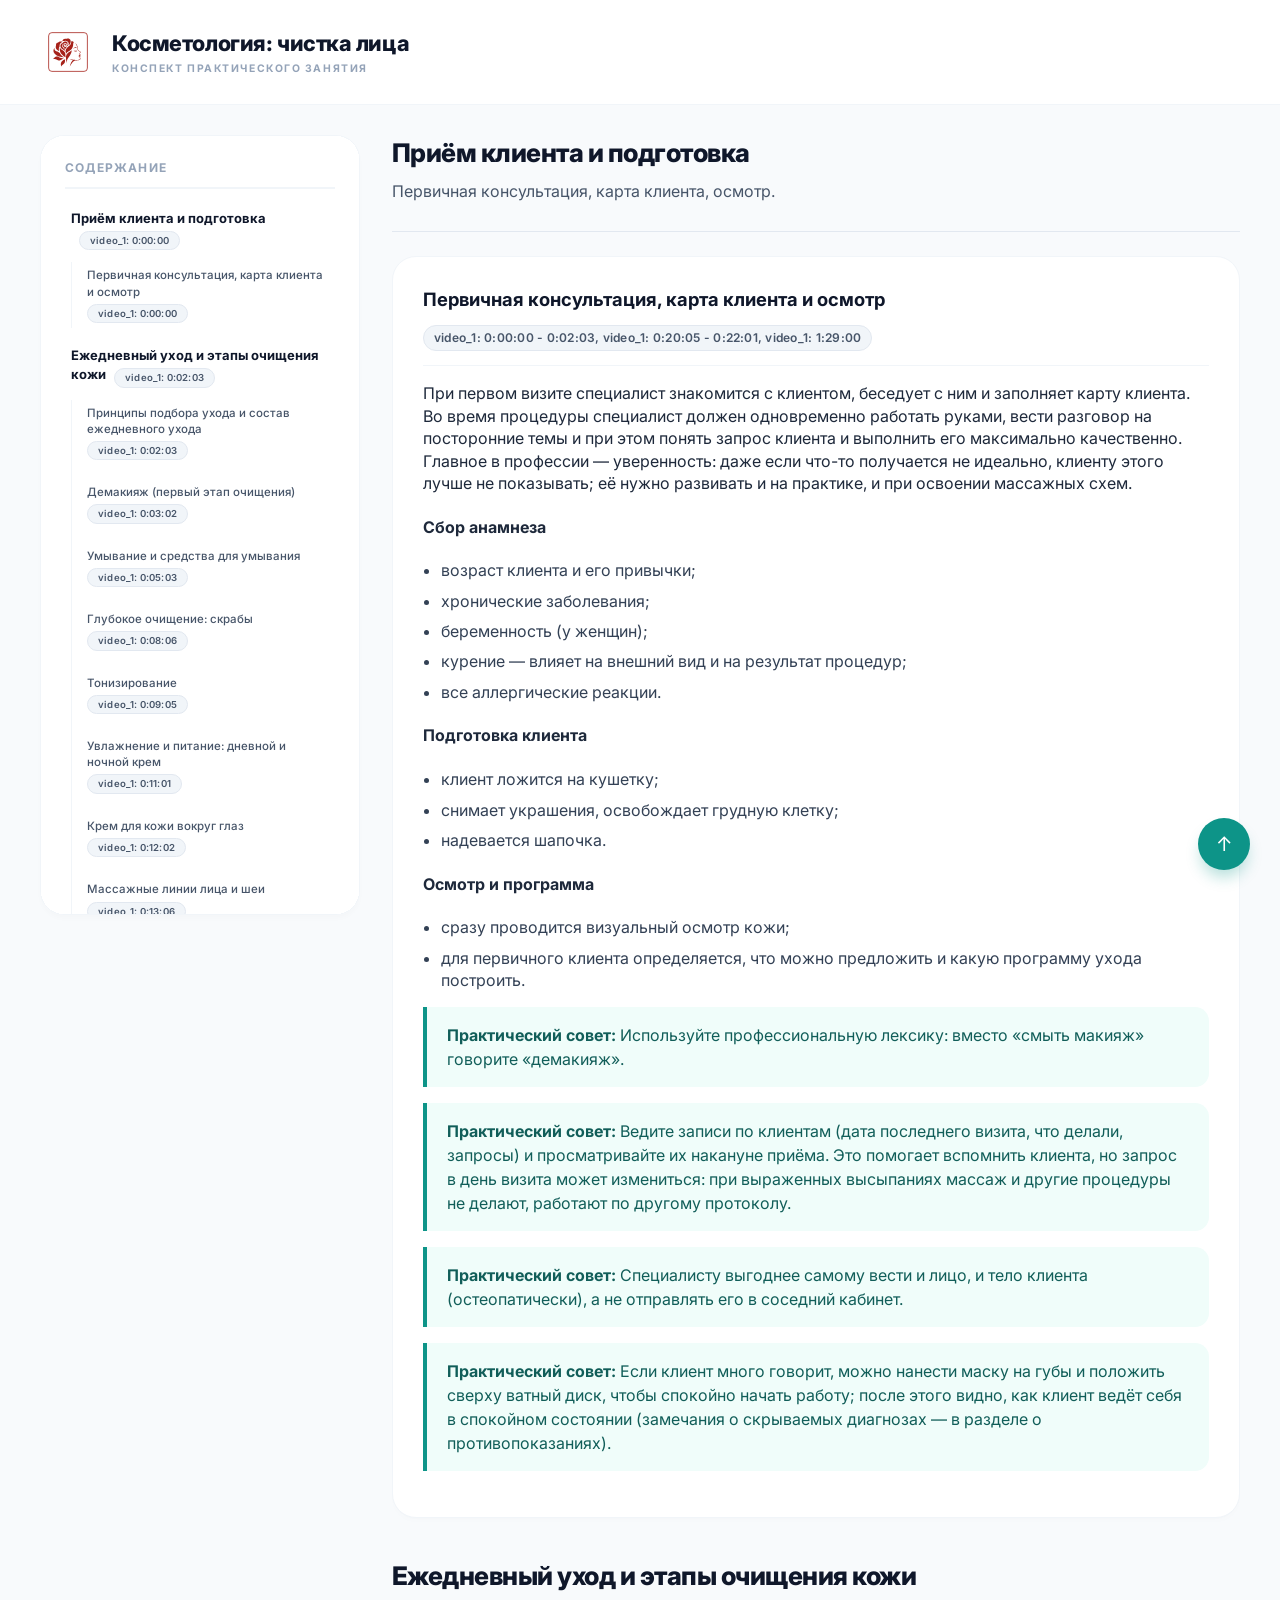
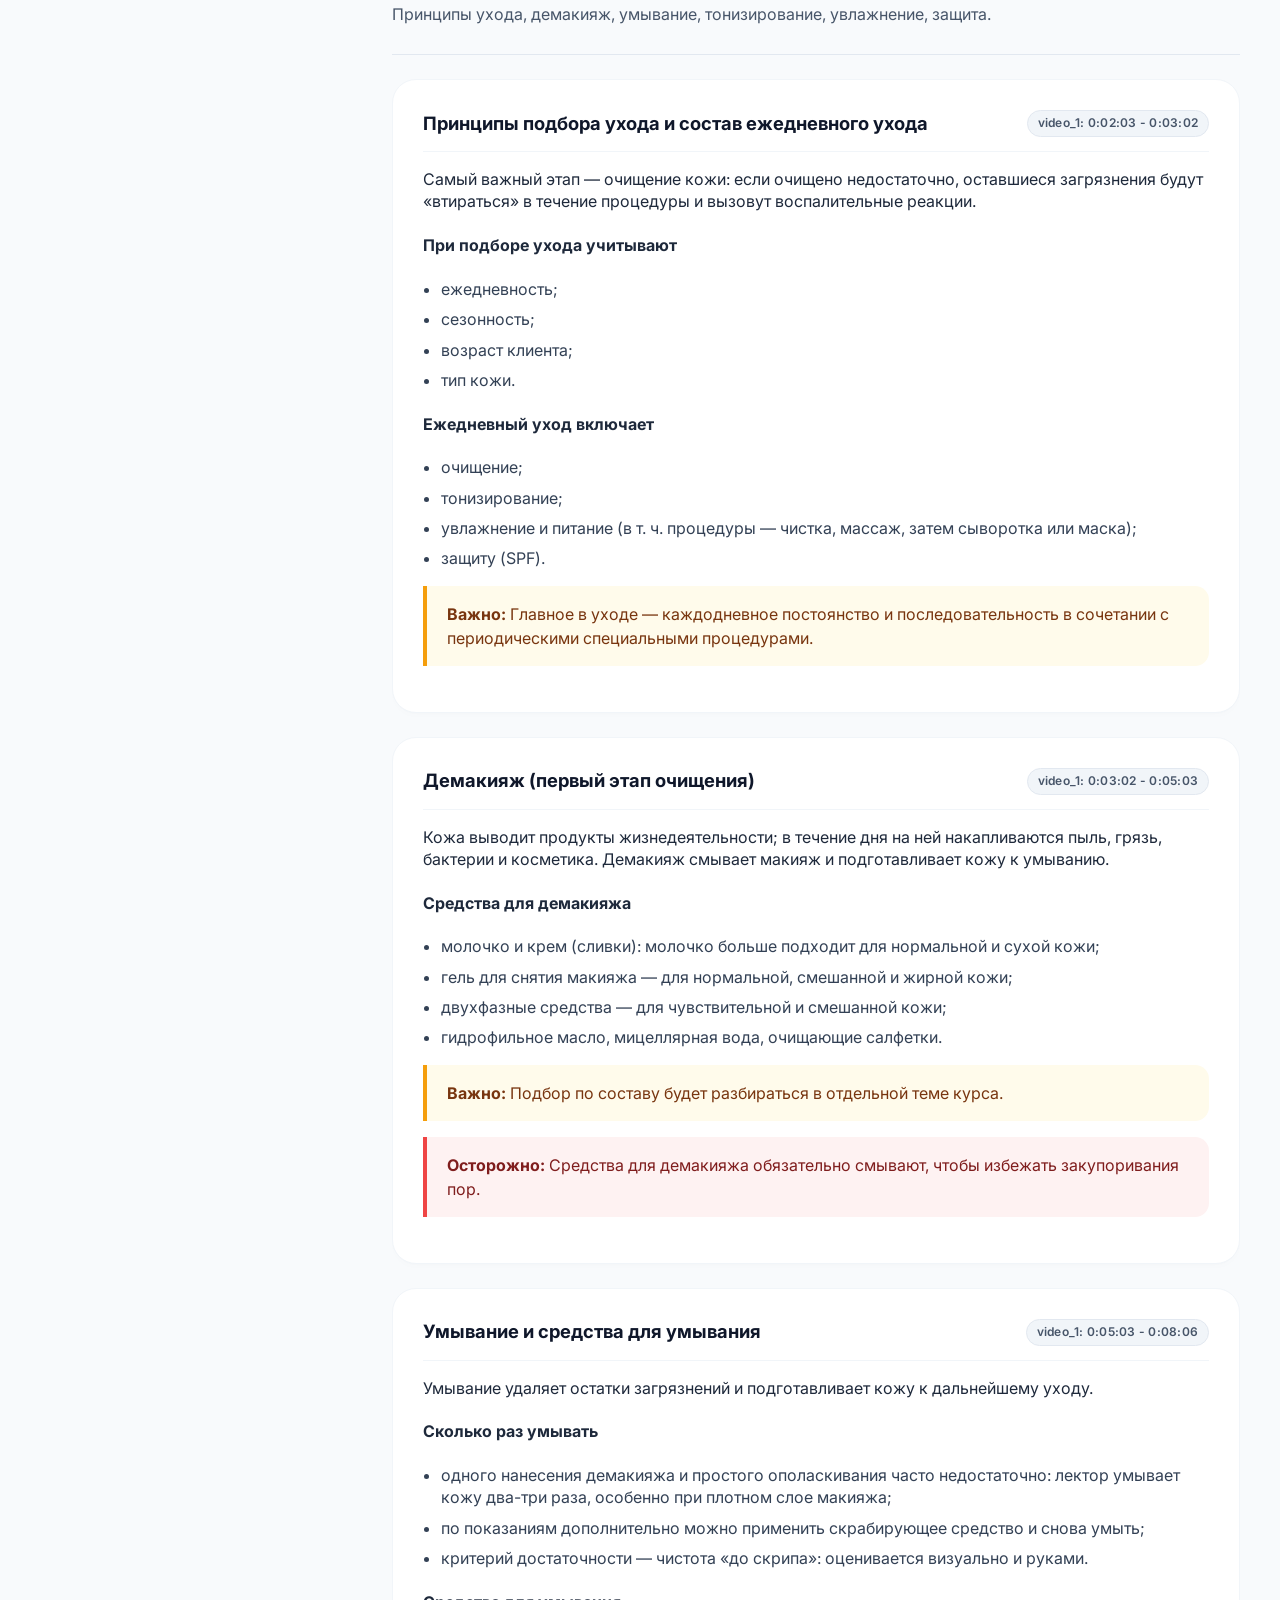
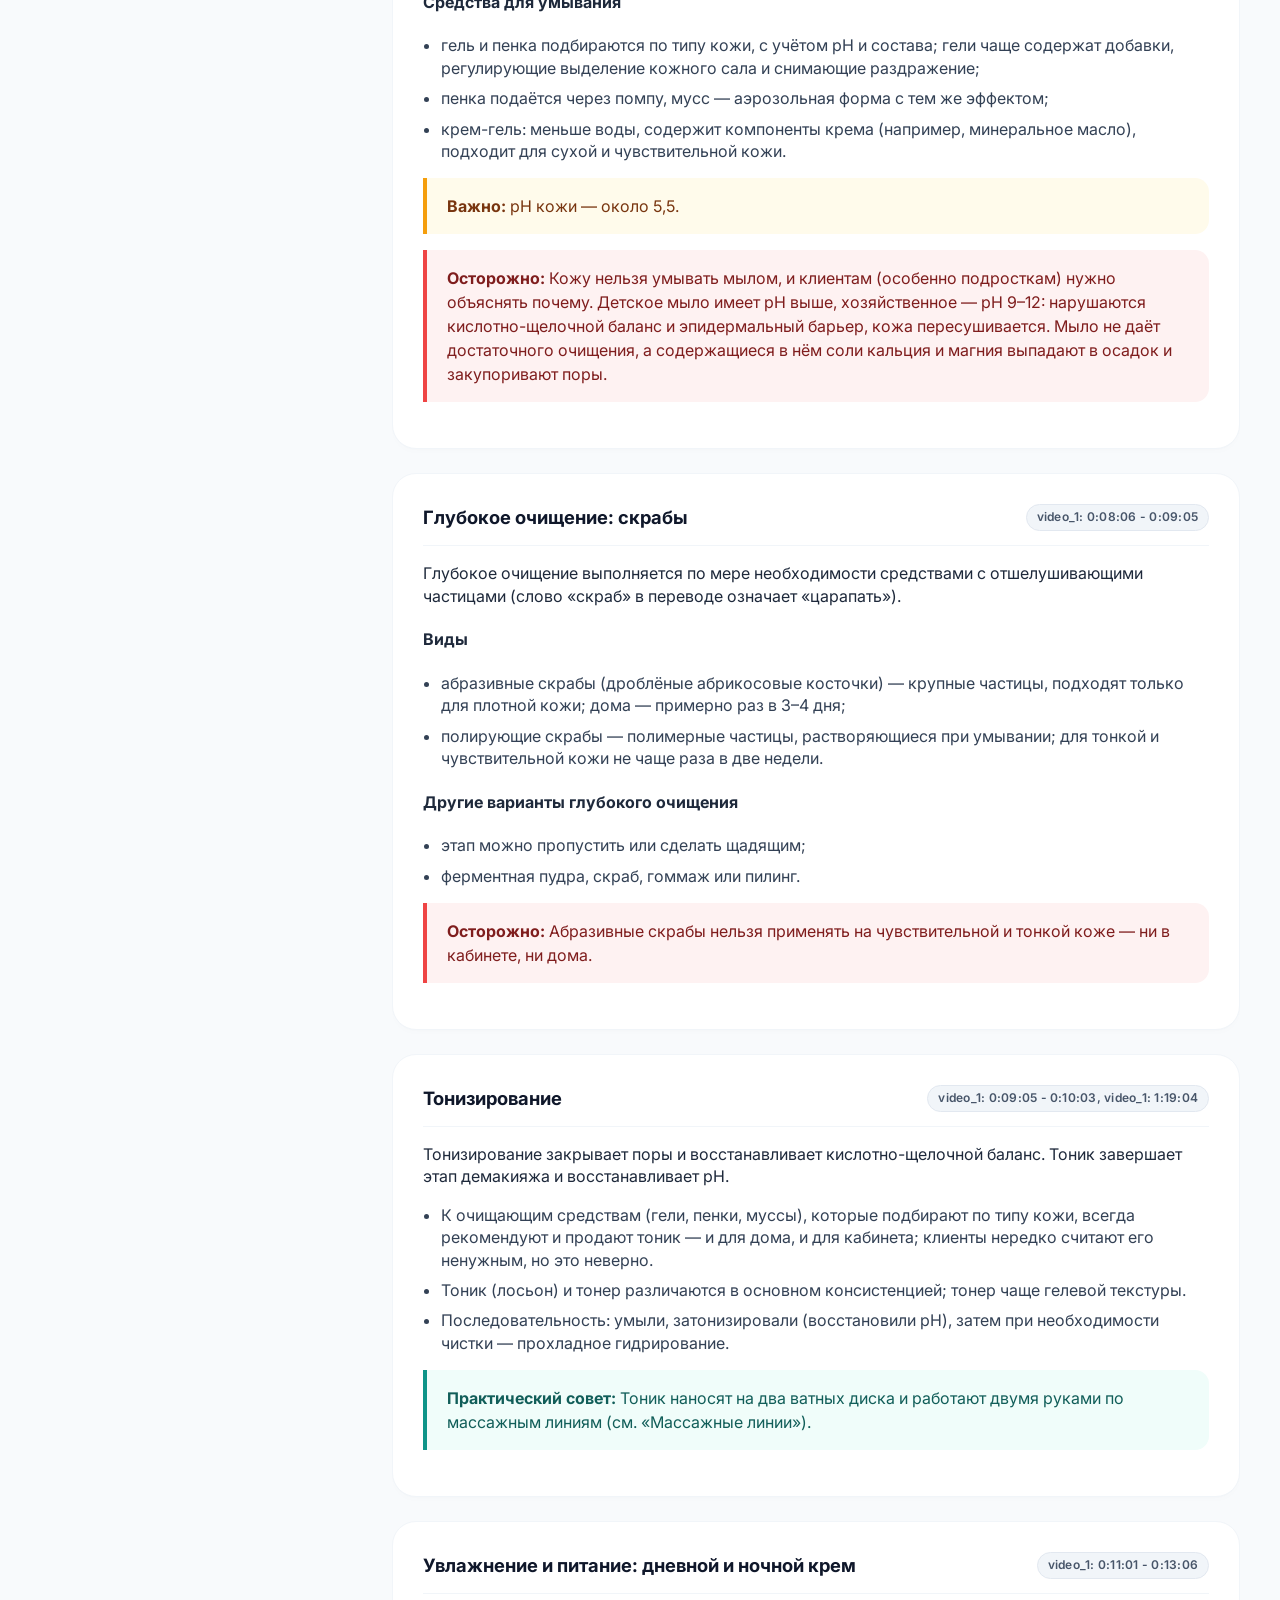
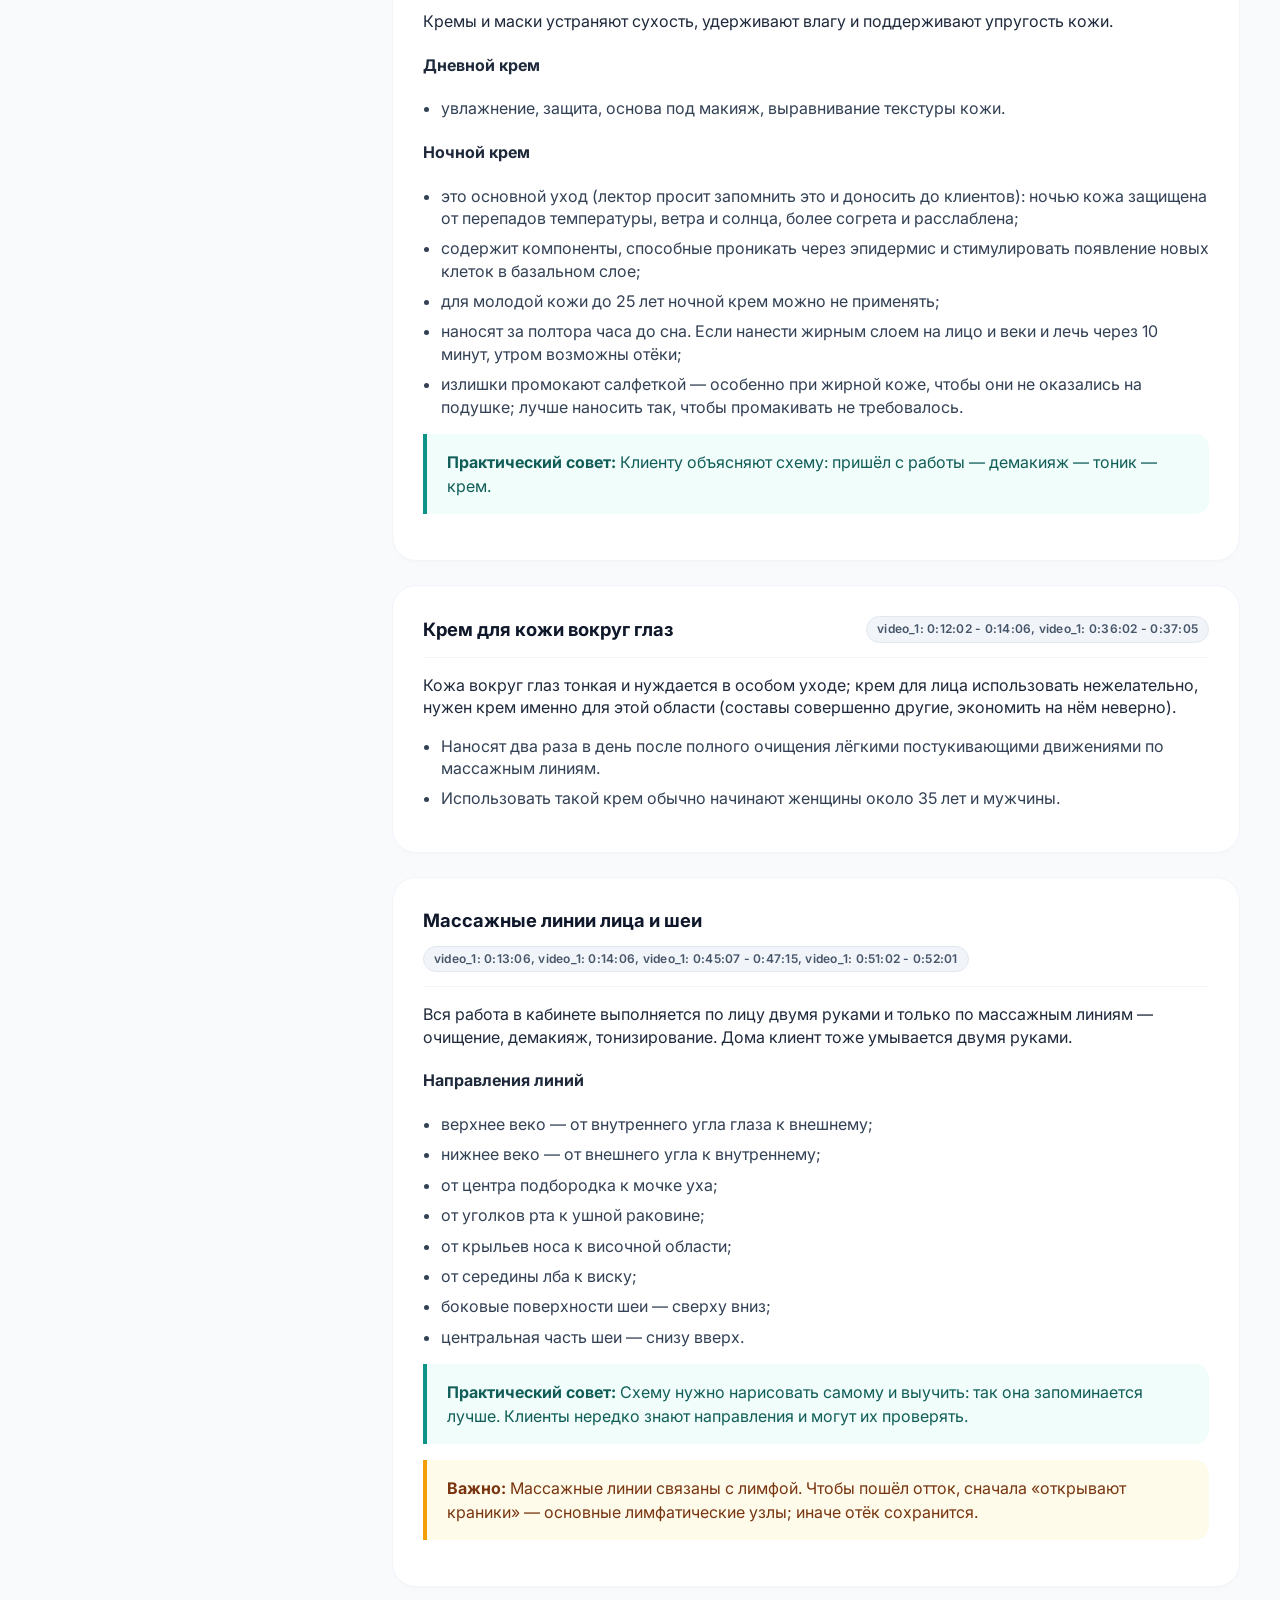
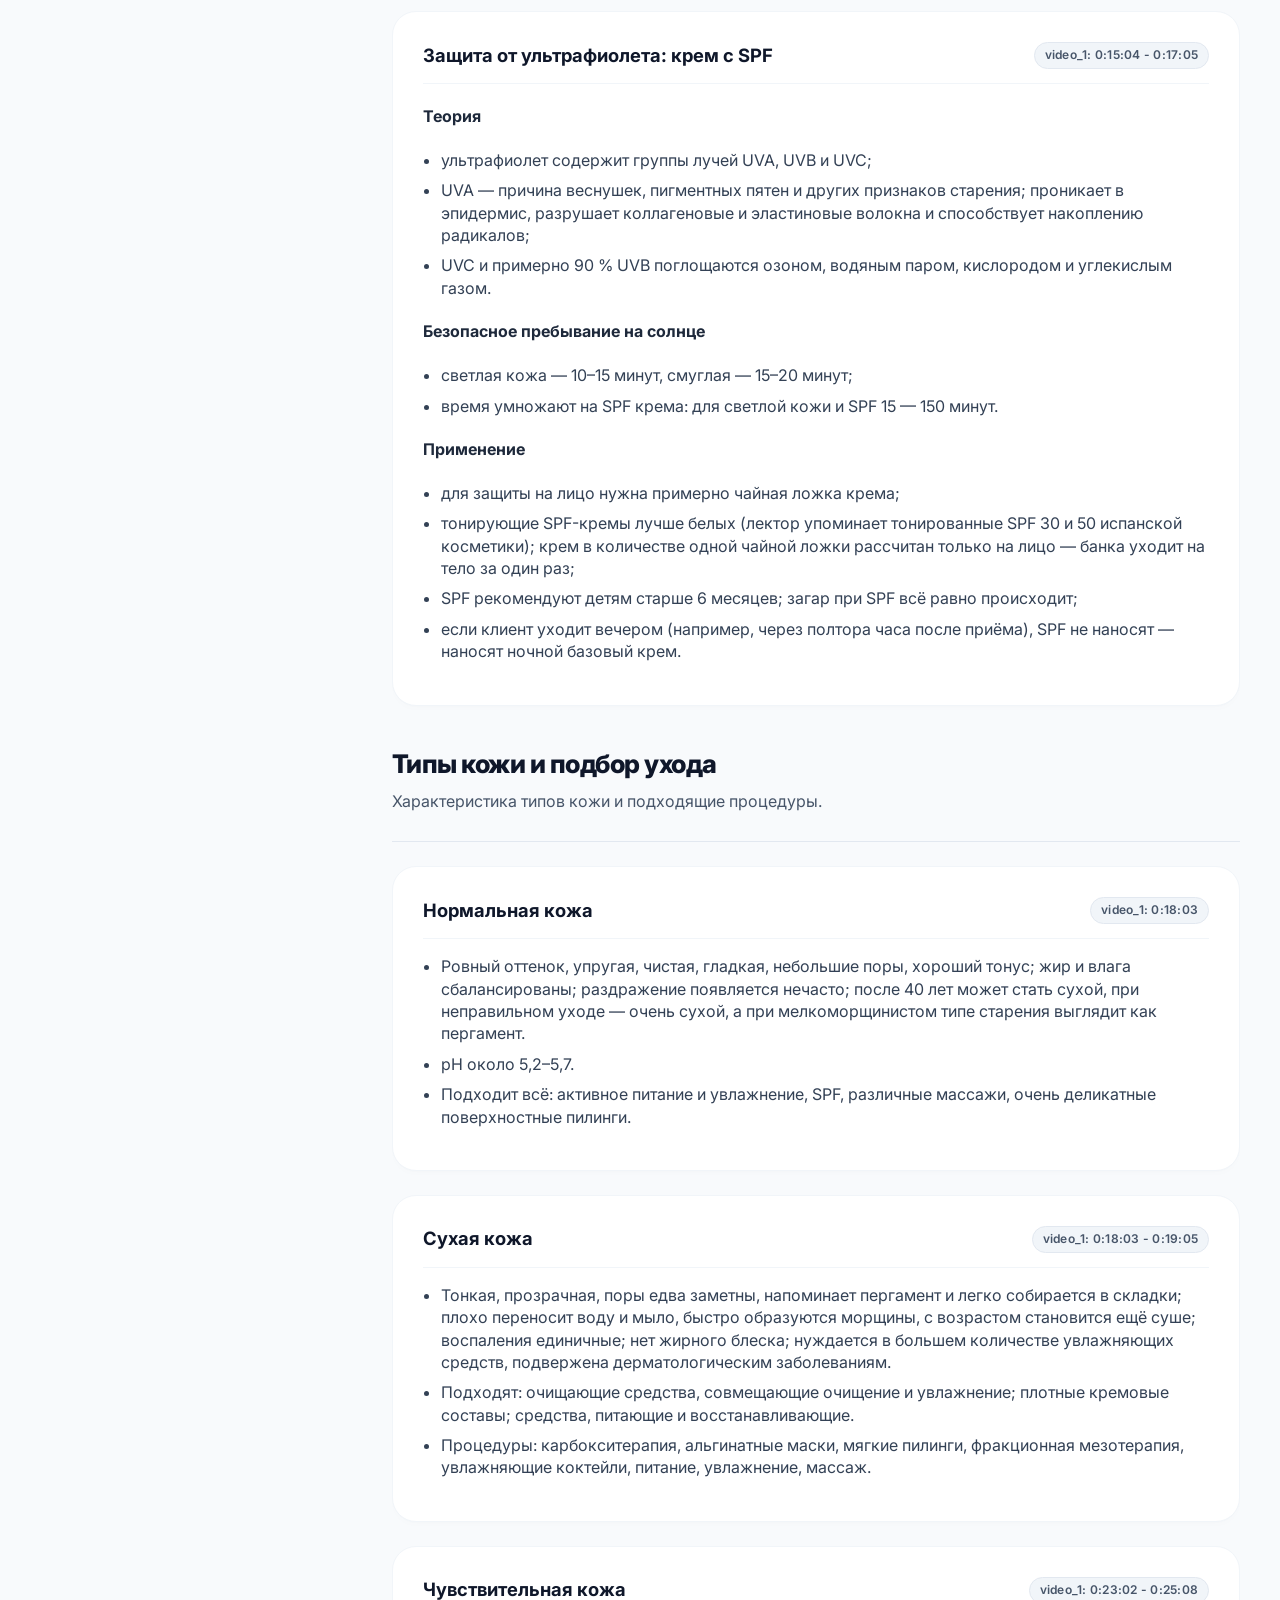
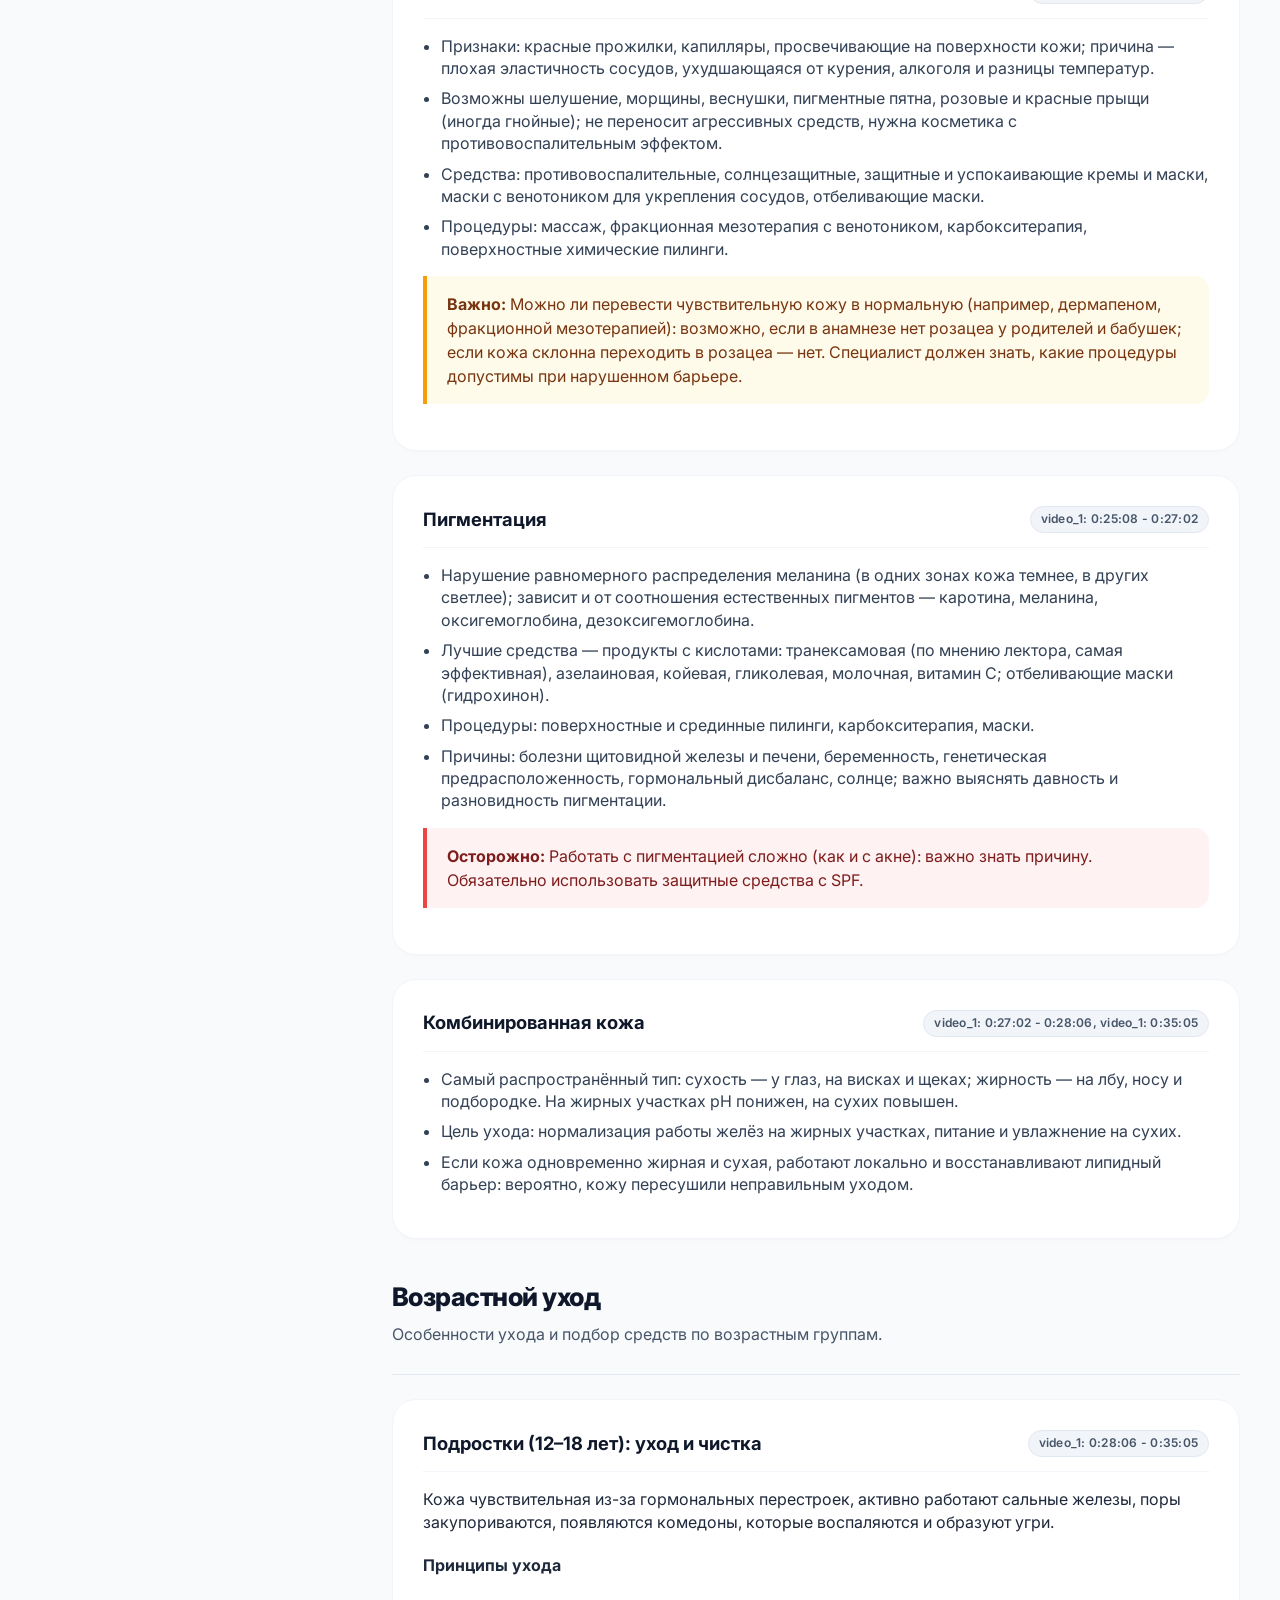
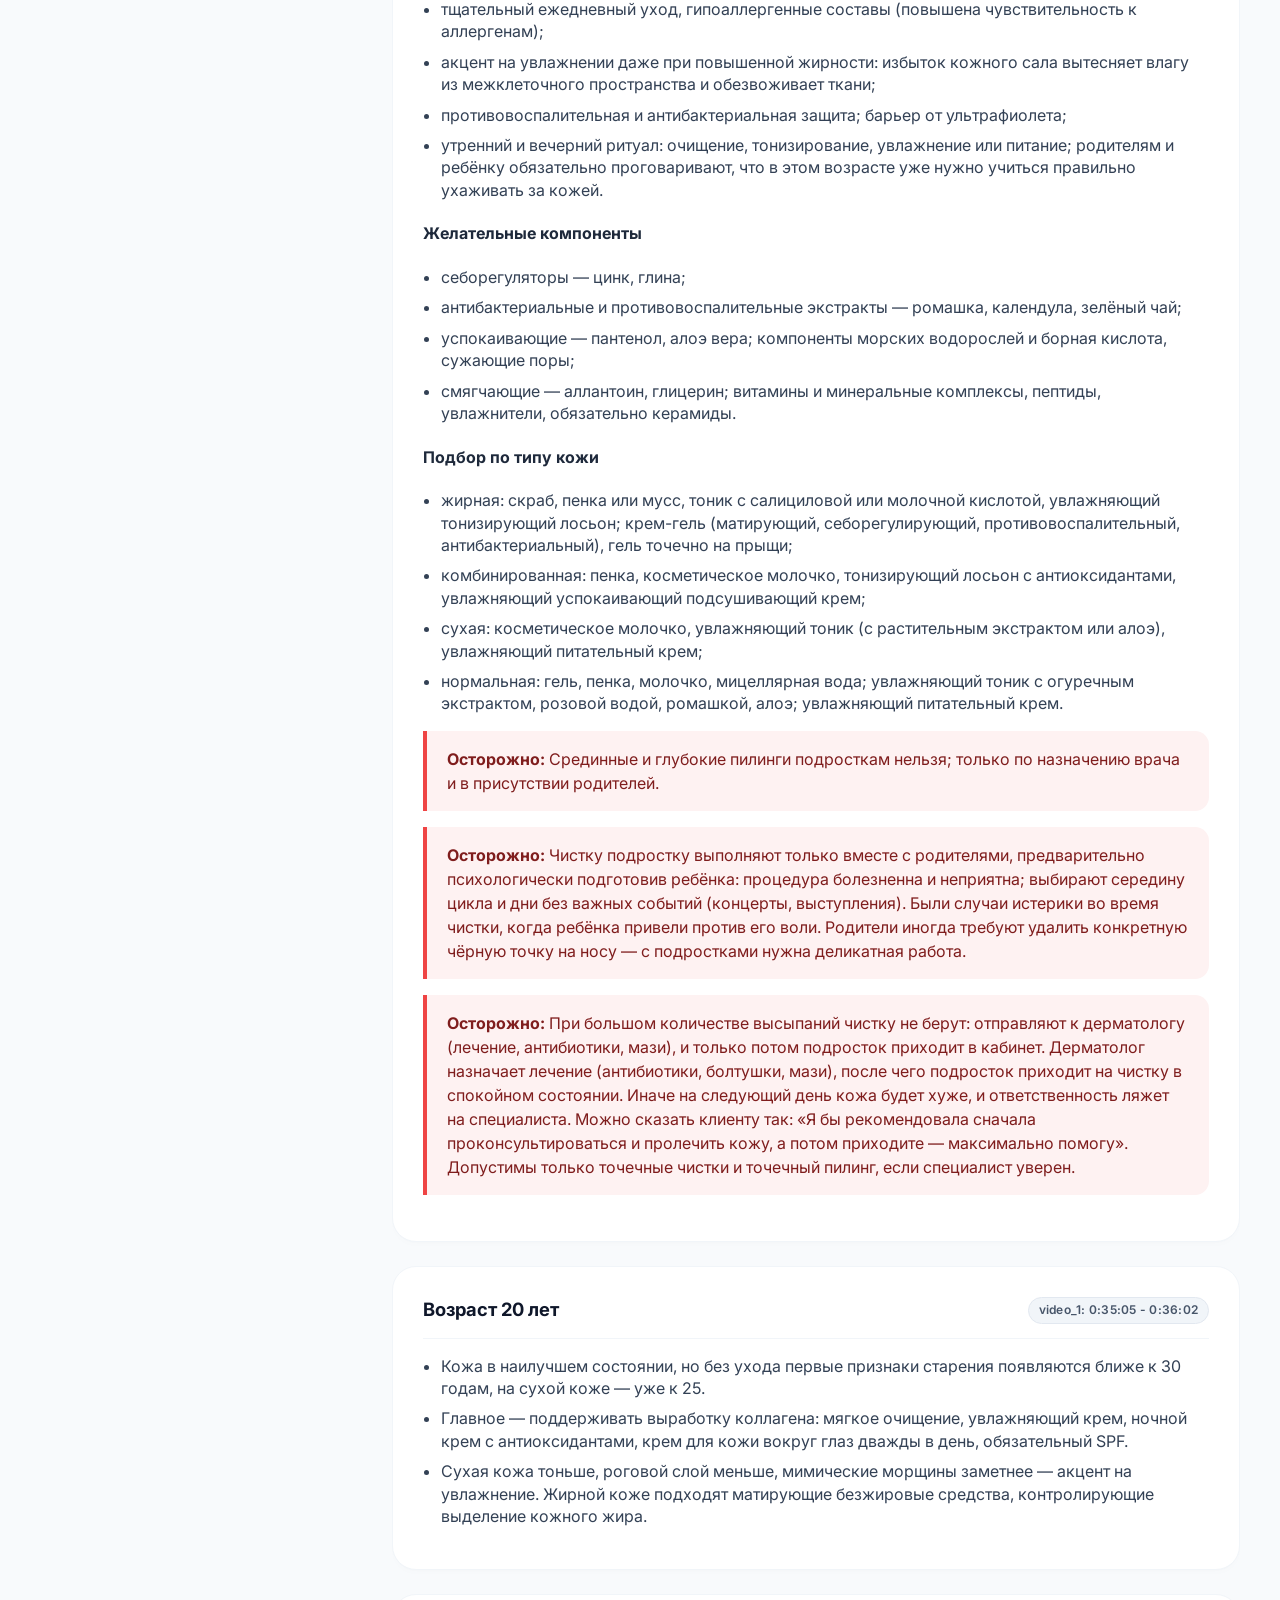
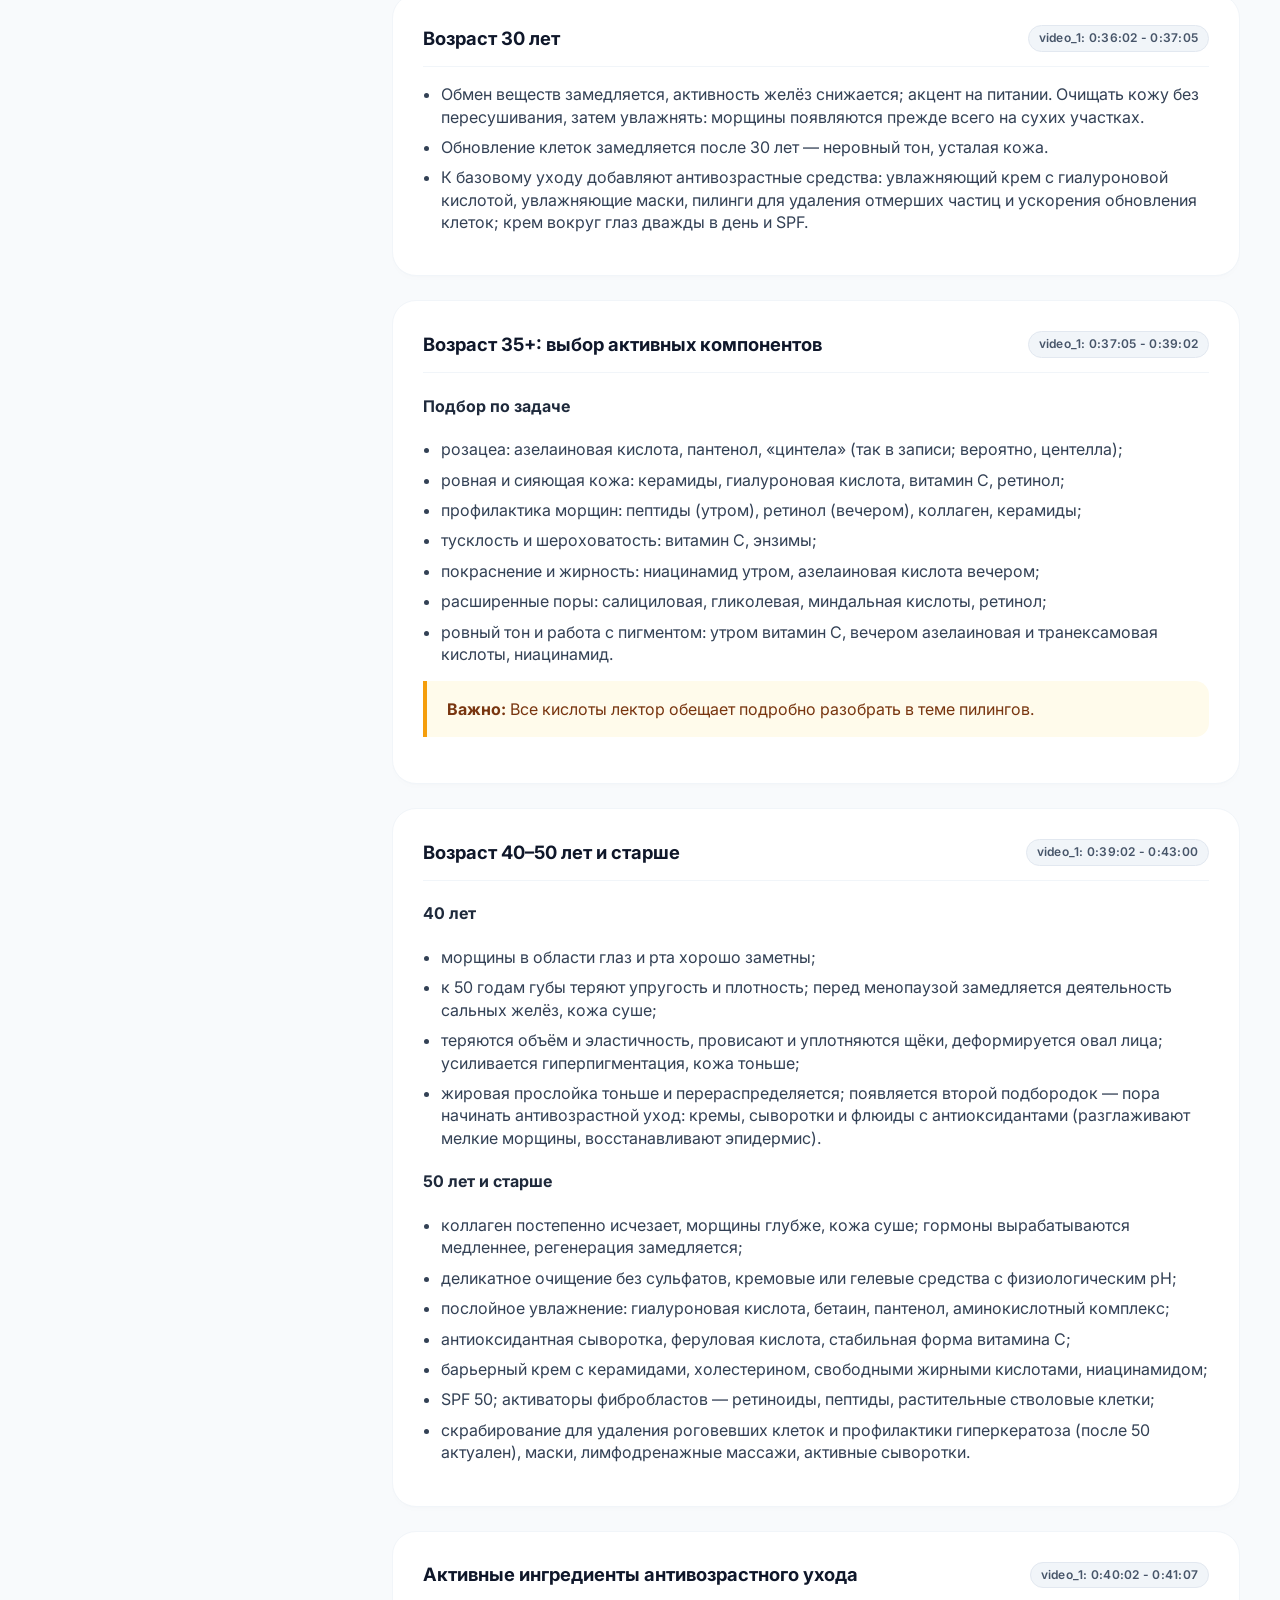
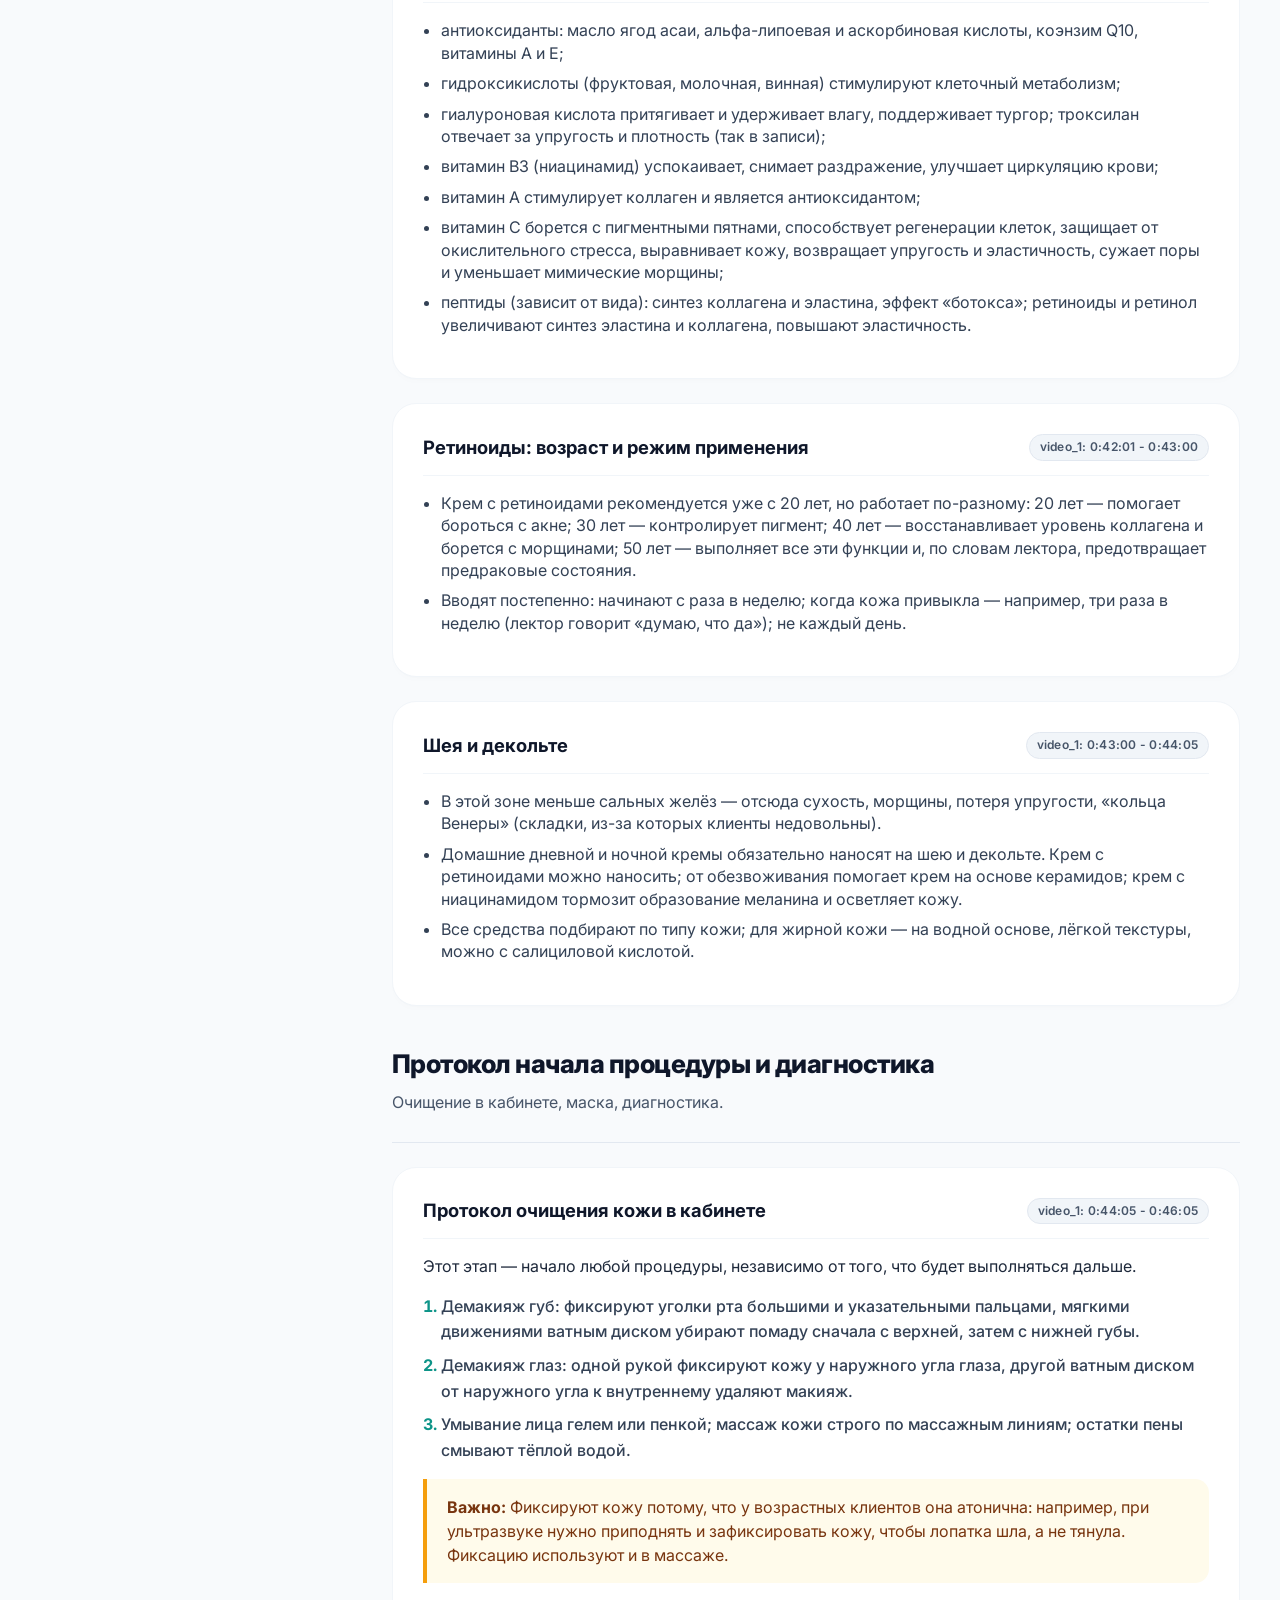
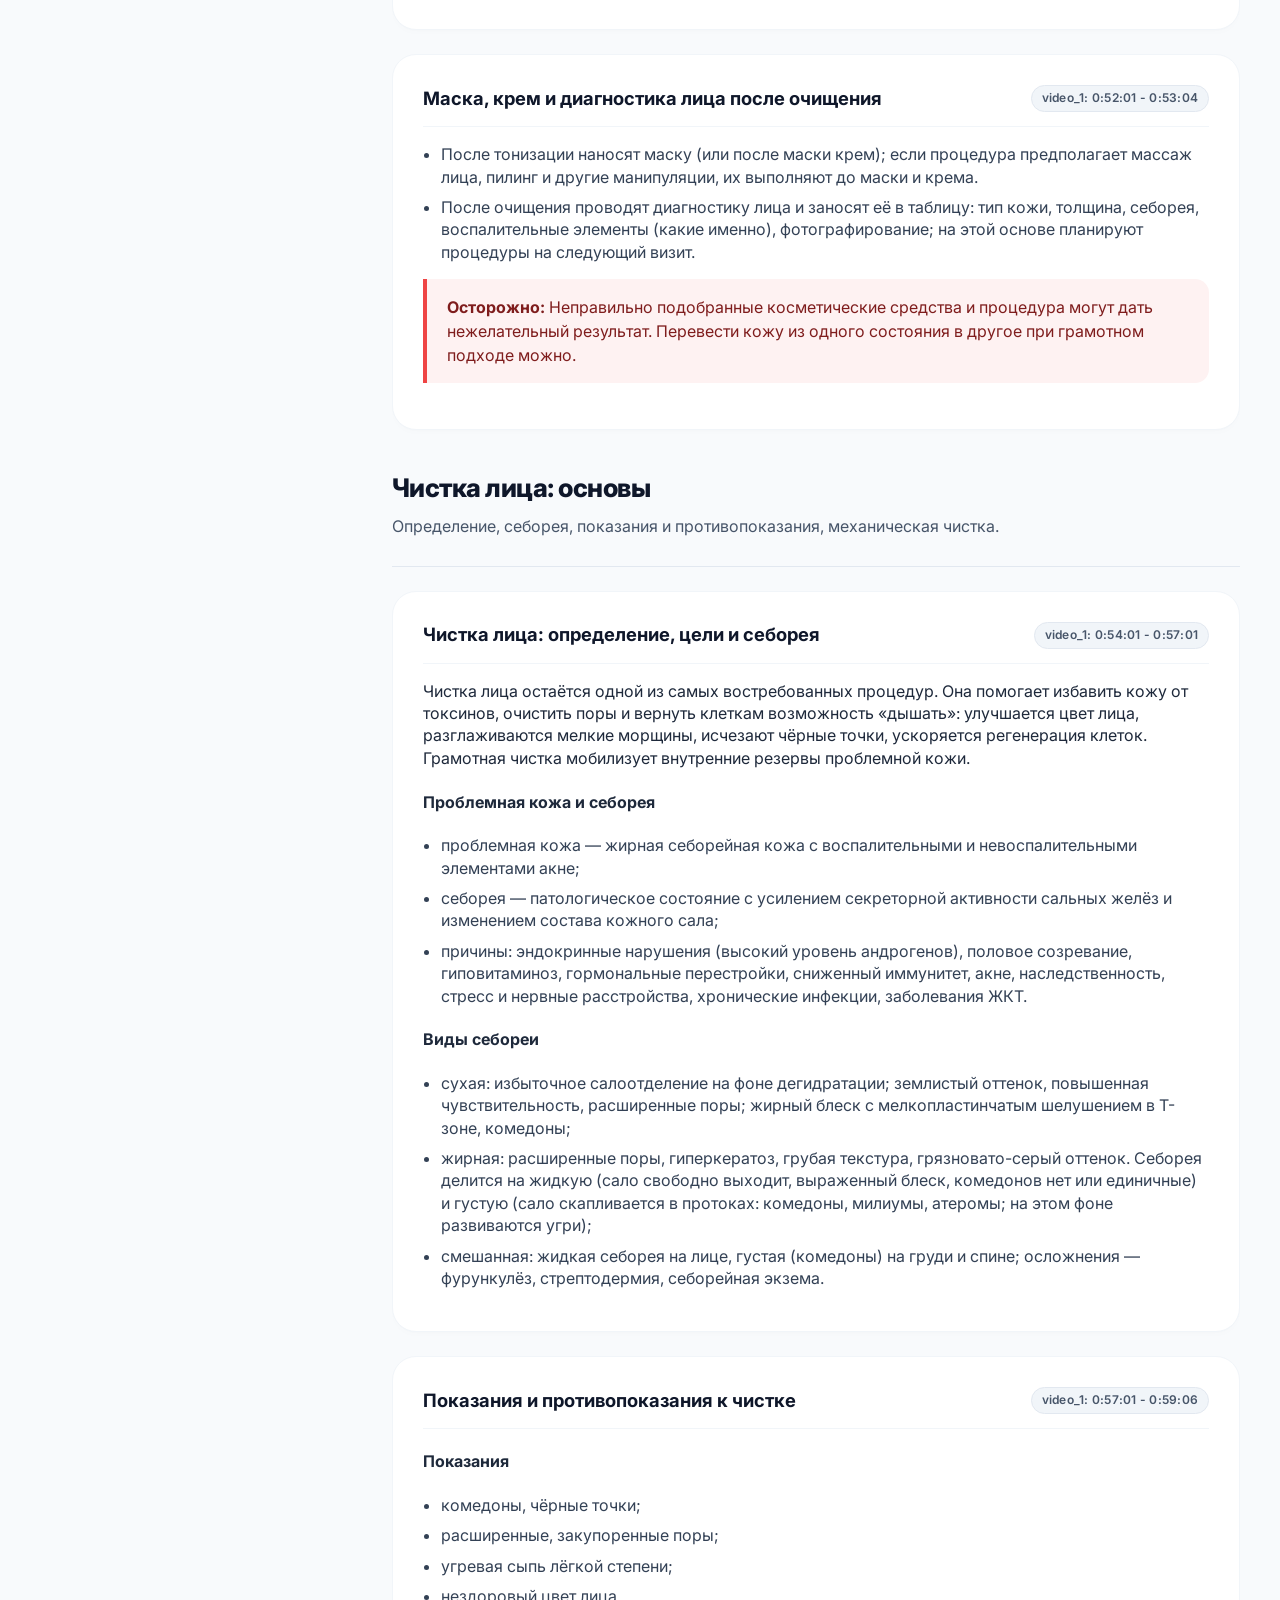
==== commit 29ed27cc: "[chistka lica] read (not finished)" ====
--- a/components/chistka_lica.html
+++ b/components/chistka_lica.html
@@ -41,7 +41,7 @@
 <ul class="content-list"><li>сразу проводится визуальный осмотр кожи;</li><li>для первичного клиента определяется, что можно предложить и какую программу ухода построить.</li></ul>
 <div class="tip"><strong>Практический совет:</strong> Используйте профессиональную лексику: вместо «смыть макияж» говорите «демакияж».</div>
 <div class="tip"><strong>Практический совет:</strong> Ведите записи по клиентам (дата последнего визита, что делали, запросы) и просматривайте их накануне приёма. Это помогает вспомнить клиента, но запрос в день визита может измениться: при выраженных высыпаниях массаж и другие процедуры не делают, работают по другому протоколу.</div>
-<div class="tip"><strong>Практический совет:</strong> Специалисту выгоднее самому вести и лицо, и тело клиента, а не отправлять его в соседний кабинет.</div>
+<div class="tip"><strong>Практический совет:</strong> Специалисту выгоднее самому вести и лицо, и тело клиента (остеопатически), а не отправлять его в соседний кабинет.</div>
 <div class="tip"><strong>Практический совет:</strong> Если клиент много говорит, можно нанести маску на губы и положить сверху ватный диск, чтобы спокойно начать работу; после этого видно, как клиент ведёт себя в спокойном состоянии (замечания о скрываемых диагнозах — в разделе о противопоказаниях).</div>
 </div>
 <div id="sec-daily" class="category-divider"><h2>Ежедневный уход и этапы очищения кожи</h2><p class="category-description">Принципы ухода, демакияж, умывание, тонизирование, увлажнение, защита.</p></div>
@@ -76,7 +76,7 @@
 <h3>Глубокое очищение: скрабы<span class="timestamp">video_1: 0:08:06  -  0:09:05</span></h3>
 <p>Глубокое очищение выполняется по мере необходимости средствами с отшелушивающими частицами (слово «скраб» в переводе означает «царапать»).</p>
 <h4>Виды</h4>
-<ul class="content-list"><li>абразивные скрабы (дроблёные абрикосовые косточки) — крупные частицы, подходят только для плотной кожи; дома — примерно раз в 3–4 дня (формулировка в записи неотчётлива);</li><li>полирующие скрабы — полимерные частицы, растворяющиеся при умывании; для тонкой и чувствительной кожи не чаще раза в две недели.</li></ul>
+<ul class="content-list"><li>абразивные скрабы (дроблёные абрикосовые косточки) — крупные частицы, подходят только для плотной кожи; дома — примерно раз в 3–4 дня;</li><li>полирующие скрабы — полимерные частицы, растворяющиеся при умывании; для тонкой и чувствительной кожи не чаще раза в две недели.</li></ul>
 <h4>Другие варианты глубокого очищения</h4>
 <ul class="content-list"><li>этап можно пропустить или сделать щадящим;</li><li>ферментная пудра, скраб, гоммаж или пилинг.</li></ul>
 <div class="warning"><strong>Осторожно:</strong> Абразивные скрабы нельзя применять на чувствительной и тонкой коже — ни в кабинете, ни дома.</div>
@@ -84,7 +84,7 @@
 <div class="test-card" id="cleansing-toning">
 <h3>Тонизирование<span class="timestamp">video_1: 0:09:05  -  0:10:03, video_1: 1:19:04</span></h3>
 <p>Тонизирование закрывает поры и восстанавливает кислотно-щелочной баланс. Тоник завершает этап демакияжа и восстанавливает pH.</p>
-<ul class="content-list"><li>К очищающим средствам (гели, пенки, муссы), которые подбирают по типу кожи, всегда рекомендуют и продают тоник — и для дома, и для кабинета; клиенты нередко считают его ненужным, но это неверно.</li><li>Тоник (лосьон) и тонер различаются в основном консистенцией; тонер чаще гелевой текстуры.</li><li>Последовательность: умыли, затонизировали (восстановили pH), затем при необходимости — прохладное гидрирование.</li></ul>
+<ul class="content-list"><li>К очищающим средствам (гели, пенки, муссы), которые подбирают по типу кожи, всегда рекомендуют и продают тоник — и для дома, и для кабинета; клиенты нередко считают его ненужным, но это неверно.</li><li>Тоник (лосьон) и тонер различаются в основном консистенцией; тонер чаще гелевой текстуры.</li><li>Последовательность: умыли, затонизировали (восстановили pH), затем при необходимости чистки — прохладное гидрирование.</li></ul>
 <div class="tip"><strong>Практический совет:</strong> Тоник наносят на два ватных диска и работают двумя руками по массажным линиям (см. «Массажные линии»).</div>
 </div>
 <div class="test-card" id="daily-moisture">
@@ -99,14 +99,14 @@
 <div class="test-card" id="daily-eyes">
 <h3>Крем для кожи вокруг глаз<span class="timestamp">video_1: 0:12:02  -  0:14:06, video_1: 0:36:02  -  0:37:05</span></h3>
 <p>Кожа вокруг глаз тонкая и нуждается в особом уходе; крем для лица использовать нежелательно, нужен крем именно для этой области (составы совершенно другие, экономить на нём неверно).</p>
-<ul class="content-list"><li>Наносят два раза в день после полного очищения лёгкими постукивающими движениями по массажным линиям.</li><li>Использовать такой крем обычно начинают женщины около 35 лет и мужчины (формулировка в записи неотчётлива).</li></ul>
+<ul class="content-list"><li>Наносят два раза в день после полного очищения лёгкими постукивающими движениями по массажным линиям.</li><li>Использовать такой крем обычно начинают женщины около 35 лет и мужчины.</li></ul>
 </div>
 <div class="test-card" id="massage-lines">
 <h3>Массажные линии лица и шеи<span class="timestamp">video_1: 0:13:06, video_1: 0:14:06, video_1: 0:45:07  -  0:47:15, video_1: 0:51:02  -  0:52:01</span></h3>
 <p>Вся работа в кабинете выполняется по лицу двумя руками и только по массажным линиям — очищение, демакияж, тонизирование. Дома клиент тоже умывается двумя руками.</p>
 <h4>Направления линий</h4>
-<ul class="content-list"><li>верхнее веко — от внутреннего угла глаза к внешнему;</li><li>нижнее веко — от внешнего угла к внутреннему;</li><li>от центра подбородка к мочке уха;</li><li>от уголков рта к ушной раковине;</li><li>от крыльев носа к височной области;</li><li>от середины лба к виску;</li><li>боковые поверхности шеи — сверху вниз;</li><li>центральная часть шеи — снизу вверх (в записи формулировка по шее неотчётлива: «снизу, сверху вниз»).</li></ul>
-<div class="tip"><strong>Практический совет:</strong> Схему нужно нарисовать самому и выучить: так она запоминается лучше. Клиенты нередко знают направления и могут их проверять. Лектор рассказывает, что начинала с самодельной книжицы: картинки и стрелки для запоминания последовательности массажа (<span class="timestamp-sub">video_1: 0:47:15 - 0:50:01</span>).</div>
+<ul class="content-list"><li>верхнее веко — от внутреннего угла глаза к внешнему;</li><li>нижнее веко — от внешнего угла к внутреннему;</li><li>от центра подбородка к мочке уха;</li><li>от уголков рта к ушной раковине;</li><li>от крыльев носа к височной области;</li><li>от середины лба к виску;</li><li>боковые поверхности шеи — сверху вниз;</li><li>центральная часть шеи — снизу вверх.</li></ul>
+<div class="tip"><strong>Практический совет:</strong> Схему нужно нарисовать самому и выучить: так она запоминается лучше. Клиенты нередко знают направления и могут их проверять.</div>
 <div class="note"><strong>Важно:</strong> Массажные линии связаны с лимфой. Чтобы пошёл отток, сначала «открывают краники» — основные лимфатические узлы; иначе отёк сохранится.</div>
 </div>
 <div class="test-card" id="uv-protection">
@@ -130,7 +130,7 @@
 <div class="test-card" id="type-sensitive">
 <h3>Чувствительная кожа<span class="timestamp">video_1: 0:23:02  -  0:25:08</span></h3>
 <ul class="content-list"><li>Признаки: красные прожилки, капилляры, просвечивающие на поверхности кожи; причина — плохая эластичность сосудов, ухудшающаяся от курения, алкоголя и разницы температур.</li><li>Возможны шелушение, морщины, веснушки, пигментные пятна, розовые и красные прыщи (иногда гнойные); не переносит агрессивных средств, нужна косметика с противовоспалительным эффектом.</li><li>Средства: противовоспалительные, солнцезащитные, защитные и успокаивающие кремы и маски, маски с венотоником для укрепления сосудов, отбеливающие маски.</li><li>Процедуры: массаж, фракционная мезотерапия с венотоником, карбокситерапия, поверхностные химические пилинги.</li></ul>
-<div class="note"><strong>Важно:</strong> Можно ли перевести чувствительную кожу в нормальную (например, дермапеном, фракционной мезотерапией): возможно, если в анамнезе нет розацеа у родителей и бабушек; если кожа склонна переходить в розацеа — нет. Специалист должен знать, какие процедуры допустимы при нарушенном барьере. Вопрос о точечных проколах (в записи упомянуто расстояние между проколами 12–20; единицы неразборчивы) остался без полного ответа.</div>
+<div class="note"><strong>Важно:</strong> Можно ли перевести чувствительную кожу в нормальную (например, дермапеном, фракционной мезотерапией): возможно, если в анамнезе нет розацеа у родителей и бабушек; если кожа склонна переходить в розацеа — нет. Специалист должен знать, какие процедуры допустимы при нарушенном барьере.</div>
 </div>
 <div class="test-card" id="type-pigment">
 <h3>Пигментация<span class="timestamp">video_1: 0:25:08  -  0:27:02</span></h3>
@@ -207,7 +207,7 @@
 <h4>Проблемная кожа и себорея</h4>
 <ul class="content-list"><li>проблемная кожа — жирная себорейная кожа с воспалительными и невоспалительными элементами акне;</li><li>себорея — патологическое состояние с усилением секреторной активности сальных желёз и изменением состава кожного сала;</li><li>причины: эндокринные нарушения (высокий уровень андрогенов), половое созревание, гиповитаминоз, гормональные перестройки, сниженный иммунитет, акне, наследственность, стресс и нервные расстройства, хронические инфекции, заболевания ЖКТ.</li></ul>
 <h4>Виды себореи</h4>
-<ul class="content-list"><li>сухая: избыточное салоотделение на фоне дегидратации; землистый оттенок, повышенная чувствительность, расширенные поры; жирный блеск с мелкопластинчатым шелушением в Т-зоне, комедоны;</li><li>жирная: расширенные поры, гиперкератоз, грубая текстура, грязновато-серый оттенок; делится на жидкую (сало свободно выходит, выраженный блеск, комедонов нет или единичные) и густую (сало скапливается в протоках: комедоны, милиумы, атеромы; на этом фоне развиваются угри);</li><li>смешанная: жидкая себорея на лице, густая (комедоны) на груди и спине; осложнения — фурункулёз, стрептодермия, себорейная экзема.</li></ul>
+<ul class="content-list"><li>сухая: избыточное салоотделение на фоне дегидратации; землистый оттенок, повышенная чувствительность, расширенные поры; жирный блеск с мелкопластинчатым шелушением в Т-зоне, комедоны;</li><li>жирная: расширенные поры, гиперкератоз, грубая текстура, грязновато-серый оттенок. Себорея делится на жидкую (сало свободно выходит, выраженный блеск, комедонов нет или единичные) и густую (сало скапливается в протоках: комедоны, милиумы, атеромы; на этом фоне развиваются угри);</li><li>смешанная: жидкая себорея на лице, густая (комедоны) на груди и спине; осложнения — фурункулёз, стрептодермия, себорейная экзема.</li></ul>
 </div>
 <div class="test-card" id="cleaning-indications">
 <h3>Показания и противопоказания к чистке<span class="timestamp">video_1: 0:57:01  -  0:59:06</span></h3>
@@ -224,7 +224,7 @@
 <ul class="content-list"><li>закрытые комедоны — белёсые папулы небольшого диаметра, лучше видны при растягивании кожи; содержимое выделяется с трудом, часто воспаляются с образованием пустул;</li><li>открытые комедоны (чёрные точки) — цвет придаёт меланин и продукты окисления тирозина; в записи сказано, что при сдавливании комедоны легко выделяются и редко воспаляются (слово «закрытых» в этом месте, по-видимому, оговорка);</li><li>милиумы («просянки») — белые плотные образования под кожей, не выдавливаются; удаляются иглой под определённым углом: при правильном проколе выскакивают за секунду, при неправильном — синяки; часто на веках и в ушах.</li></ul>
 <h4>Инструменты и расходные материалы</h4>
 <ul class="content-list"><li>ложка Уно и петля, стерильные салфетки и перчатки, тальк, хлоргексидин, перекись водорода, маска (альгинат), ножницы, плёнка, шпатель.</li></ul>
-<ol><li>Подготовить кожу (прохладное гидрирование).</li><li>Обернуть палец левой руки стерильной салфеткой, в правую взять ложку Уно (левшам — наоборот).</li><li>Провести ложкой против хода протока сальной железы (формулировка записи), удалить комедоны.</li><li>Выполнить массаж по Жаке с тальком.</li><li>Провести дарсонвализацию: по показаниям 2–3 минуты на всё лицо или локально; в среднем до 5 минут.</li><li>Нанести успокаивающую противовоспалительную маску или противовоспалительный крем.</li></ol>
+<ol><li>Подготовить кожу (прохладное гидрирование).</li><li>Обернуть палец левой руки стерильной салфеткой, в правую взять ложку Уно (левшам — наоборот).</li><li>Провести ложкой против хода протока сальной железы, удалить комедоны.</li><li>Выполнить массаж по Жаке с тальком.</li><li>Провести дарсонвализацию: по показаниям 2–3 минуты на всё лицо или локально; в среднем до 5 минут.</li><li>Нанести успокаивающую противовоспалительную маску или противовоспалительный крем.</li></ol>
 <div class="tip"><strong>Практический совет:</strong> Удаление комедонов можно выполнять, обернув пальцы стерильными салфетками после дезинфекции рук.</div>
 <div class="tip"><strong>Практический совет:</strong> Для облегчения чистки локально на комедоны кладут ватные диски, смоченные перекисью водорода: роговая пробка разрыхляется; в это время работают в других зонах.</div>
 <div class="tip"><strong>Практический совет:</strong> Вросшие волосы: можно применить мазь (название в записи неразборчиво) вместо иглы.</div>
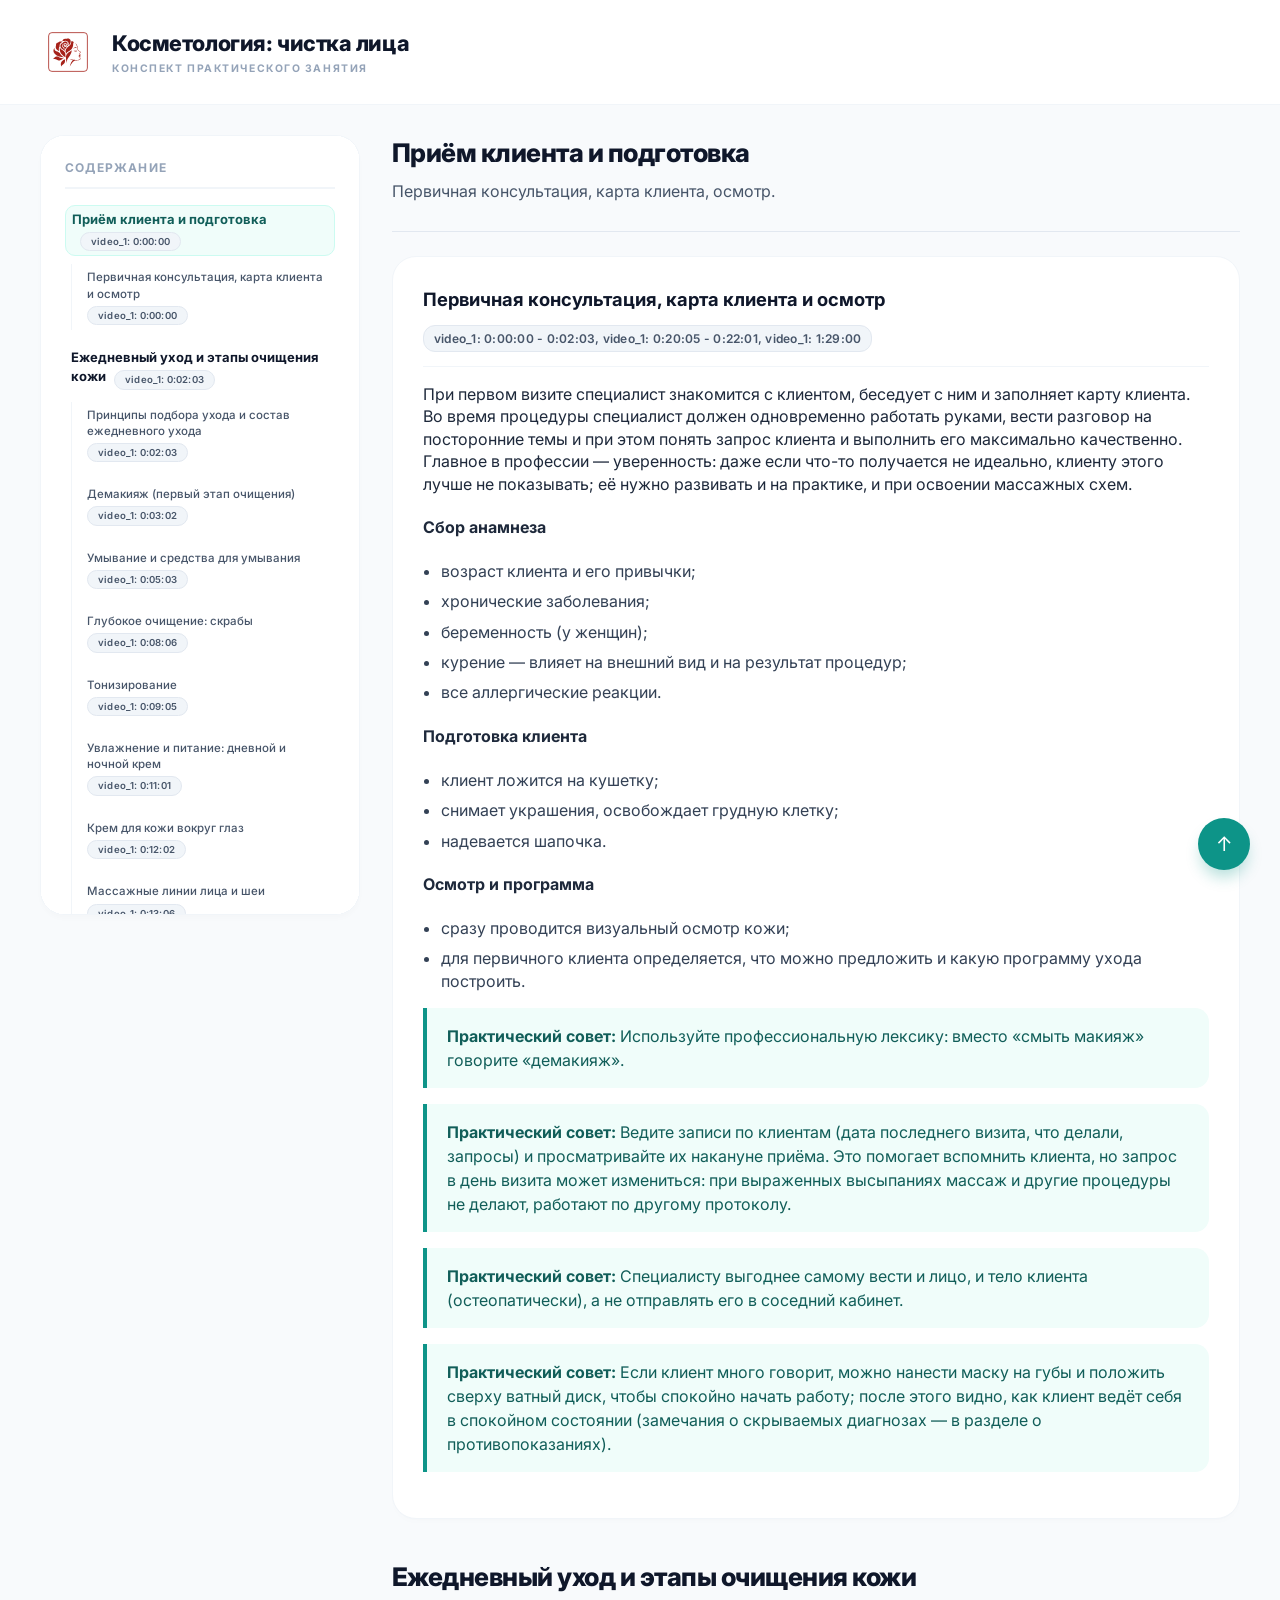
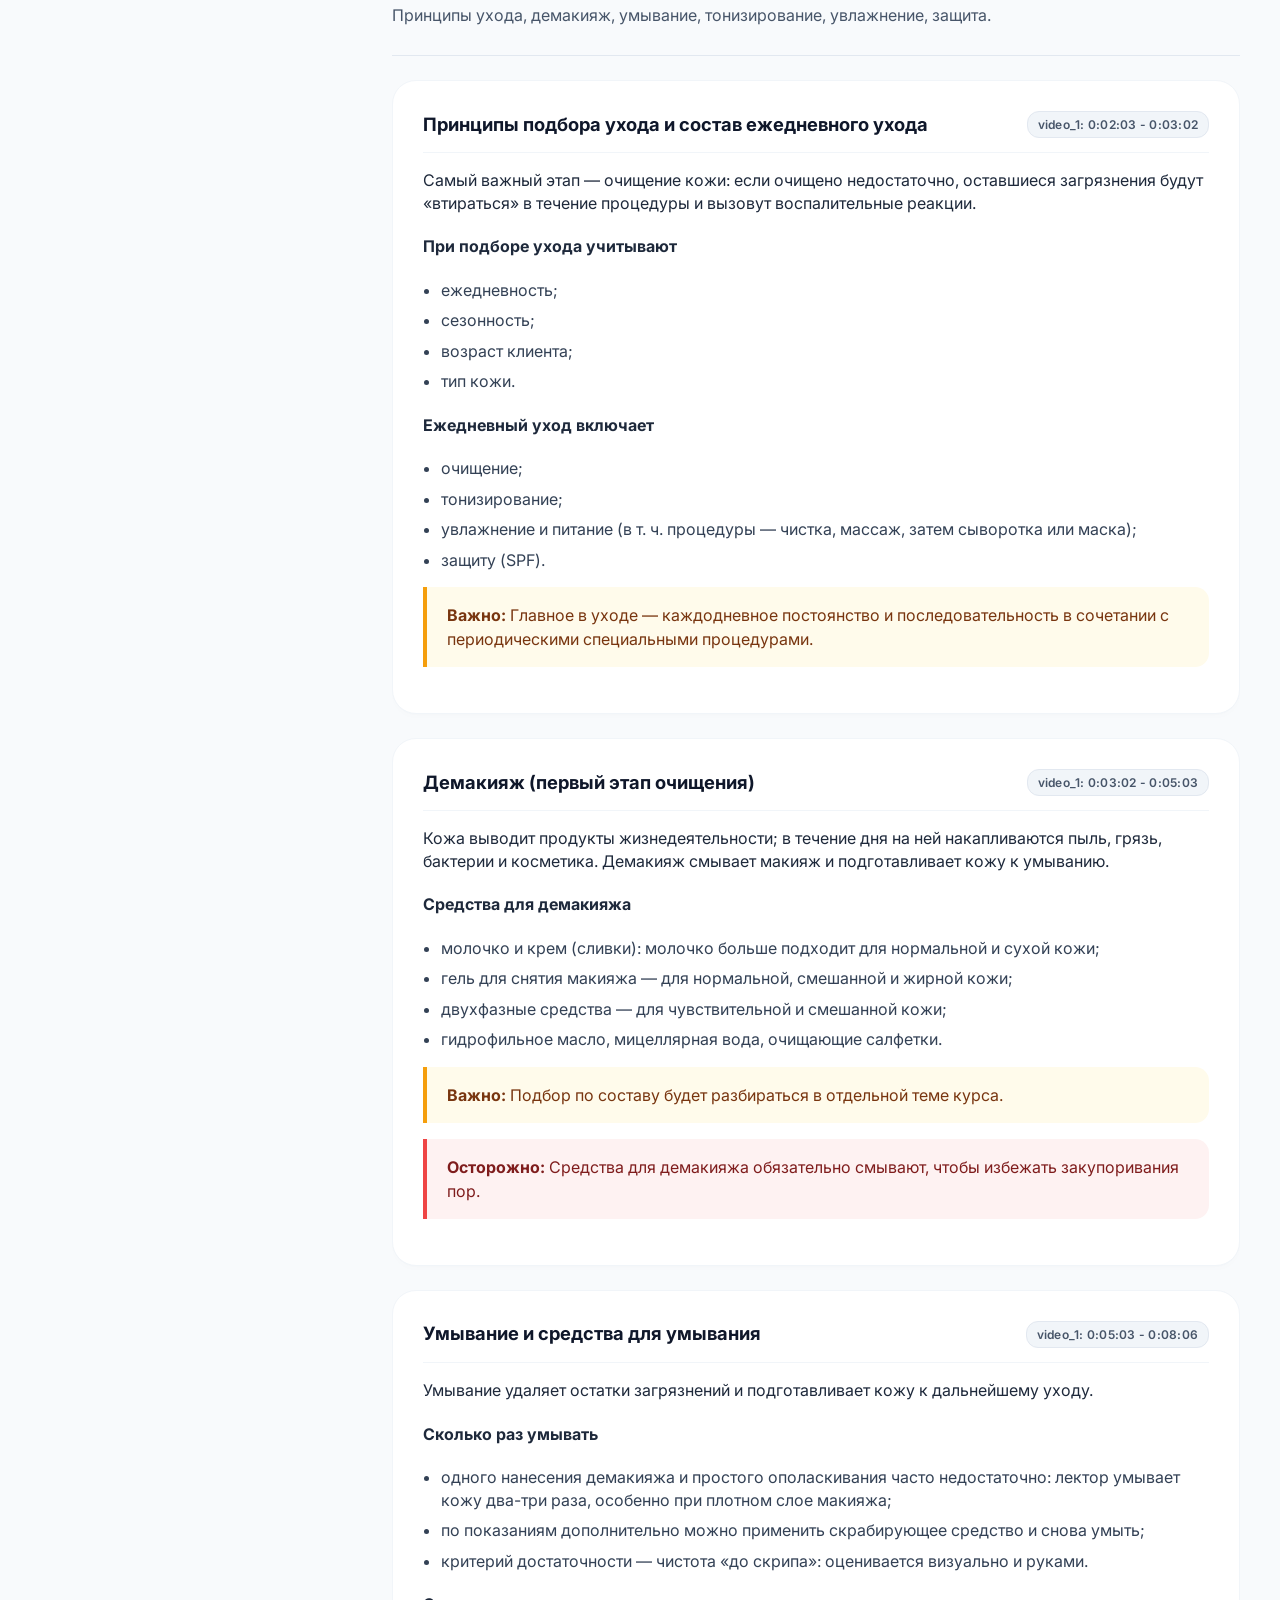
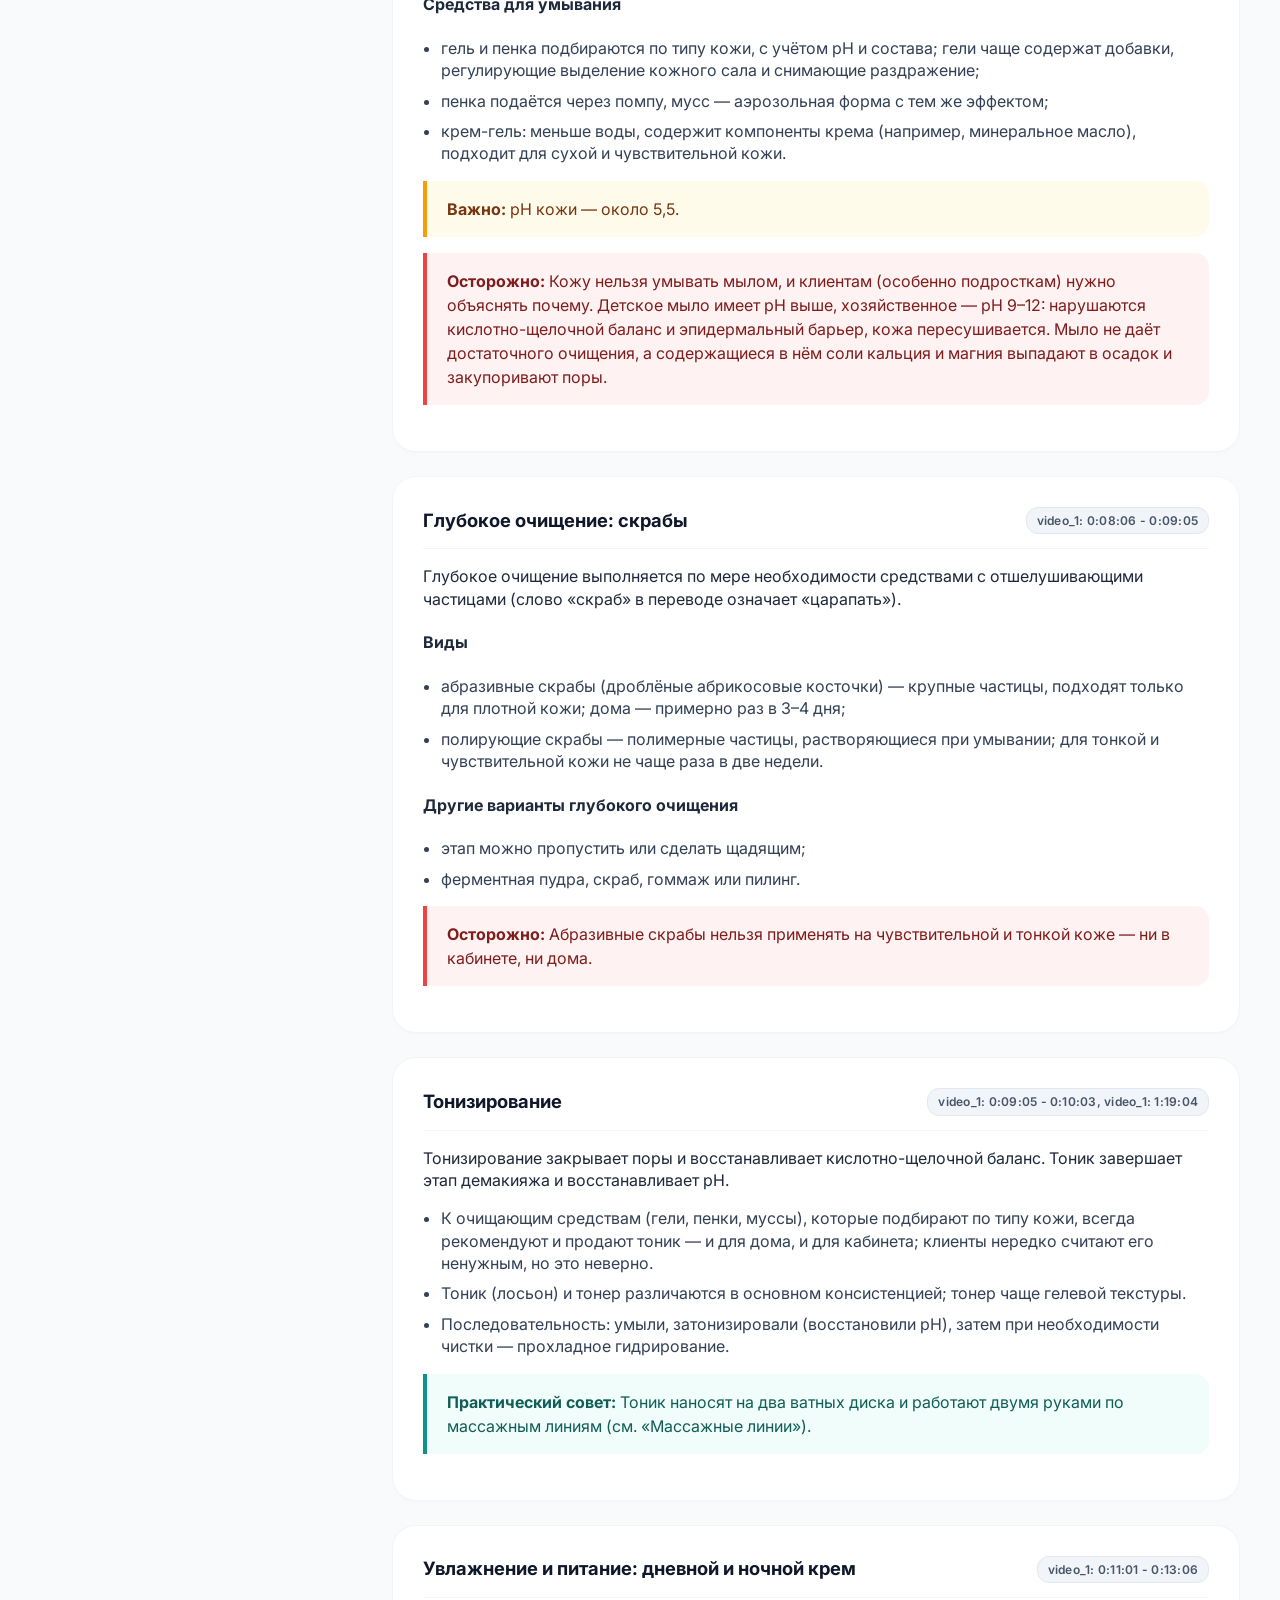
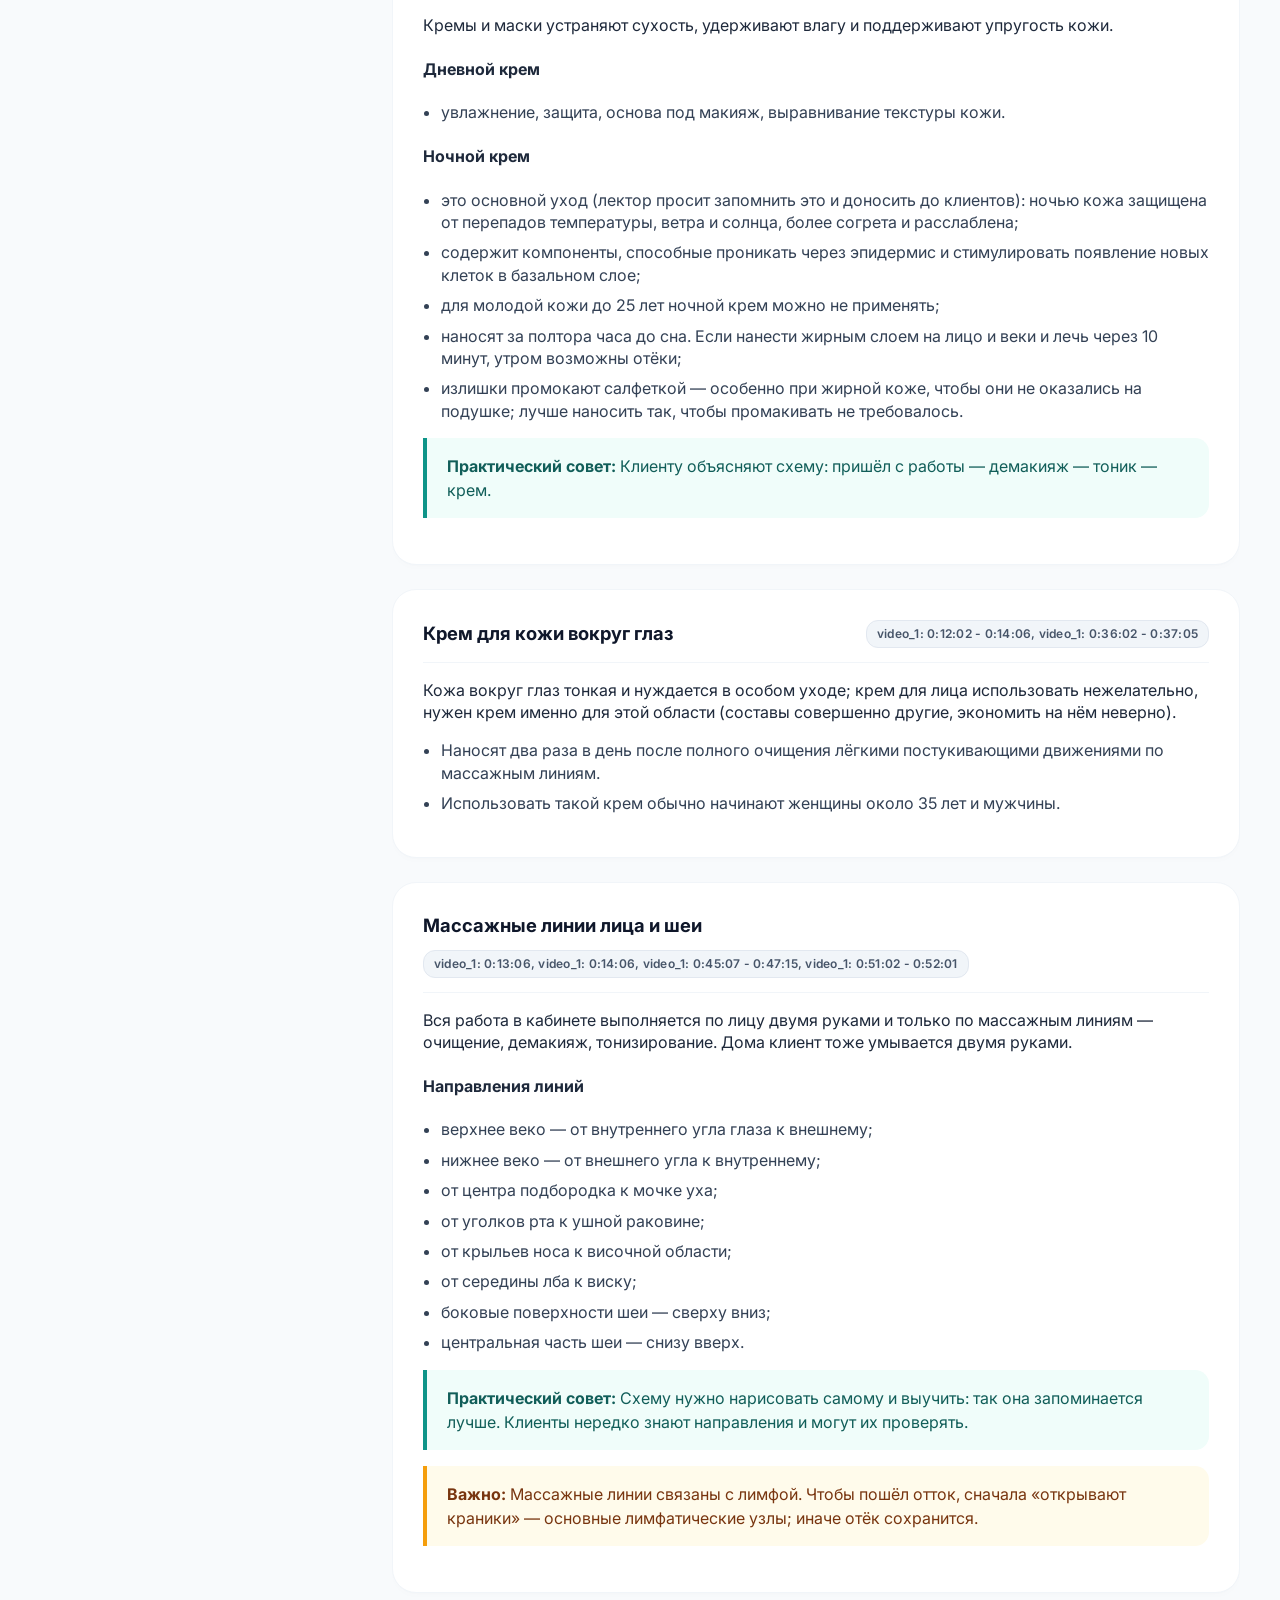
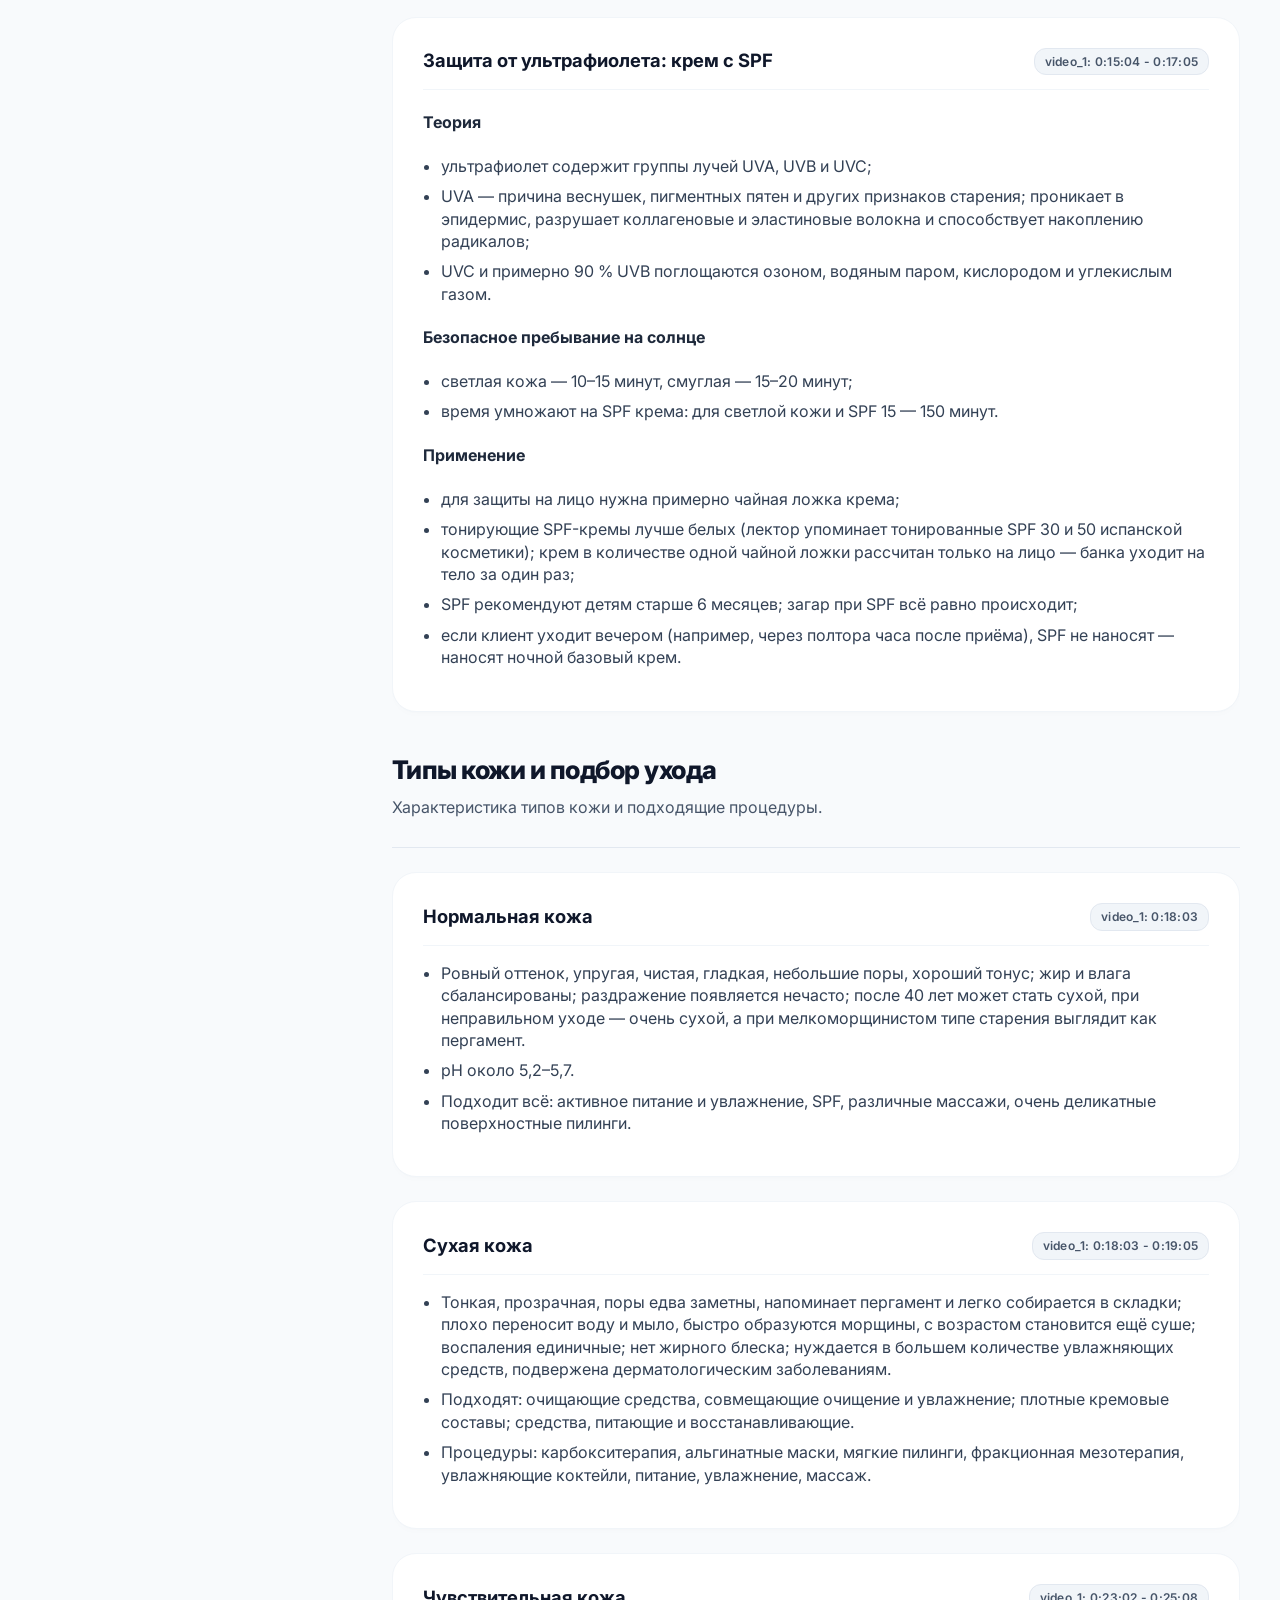
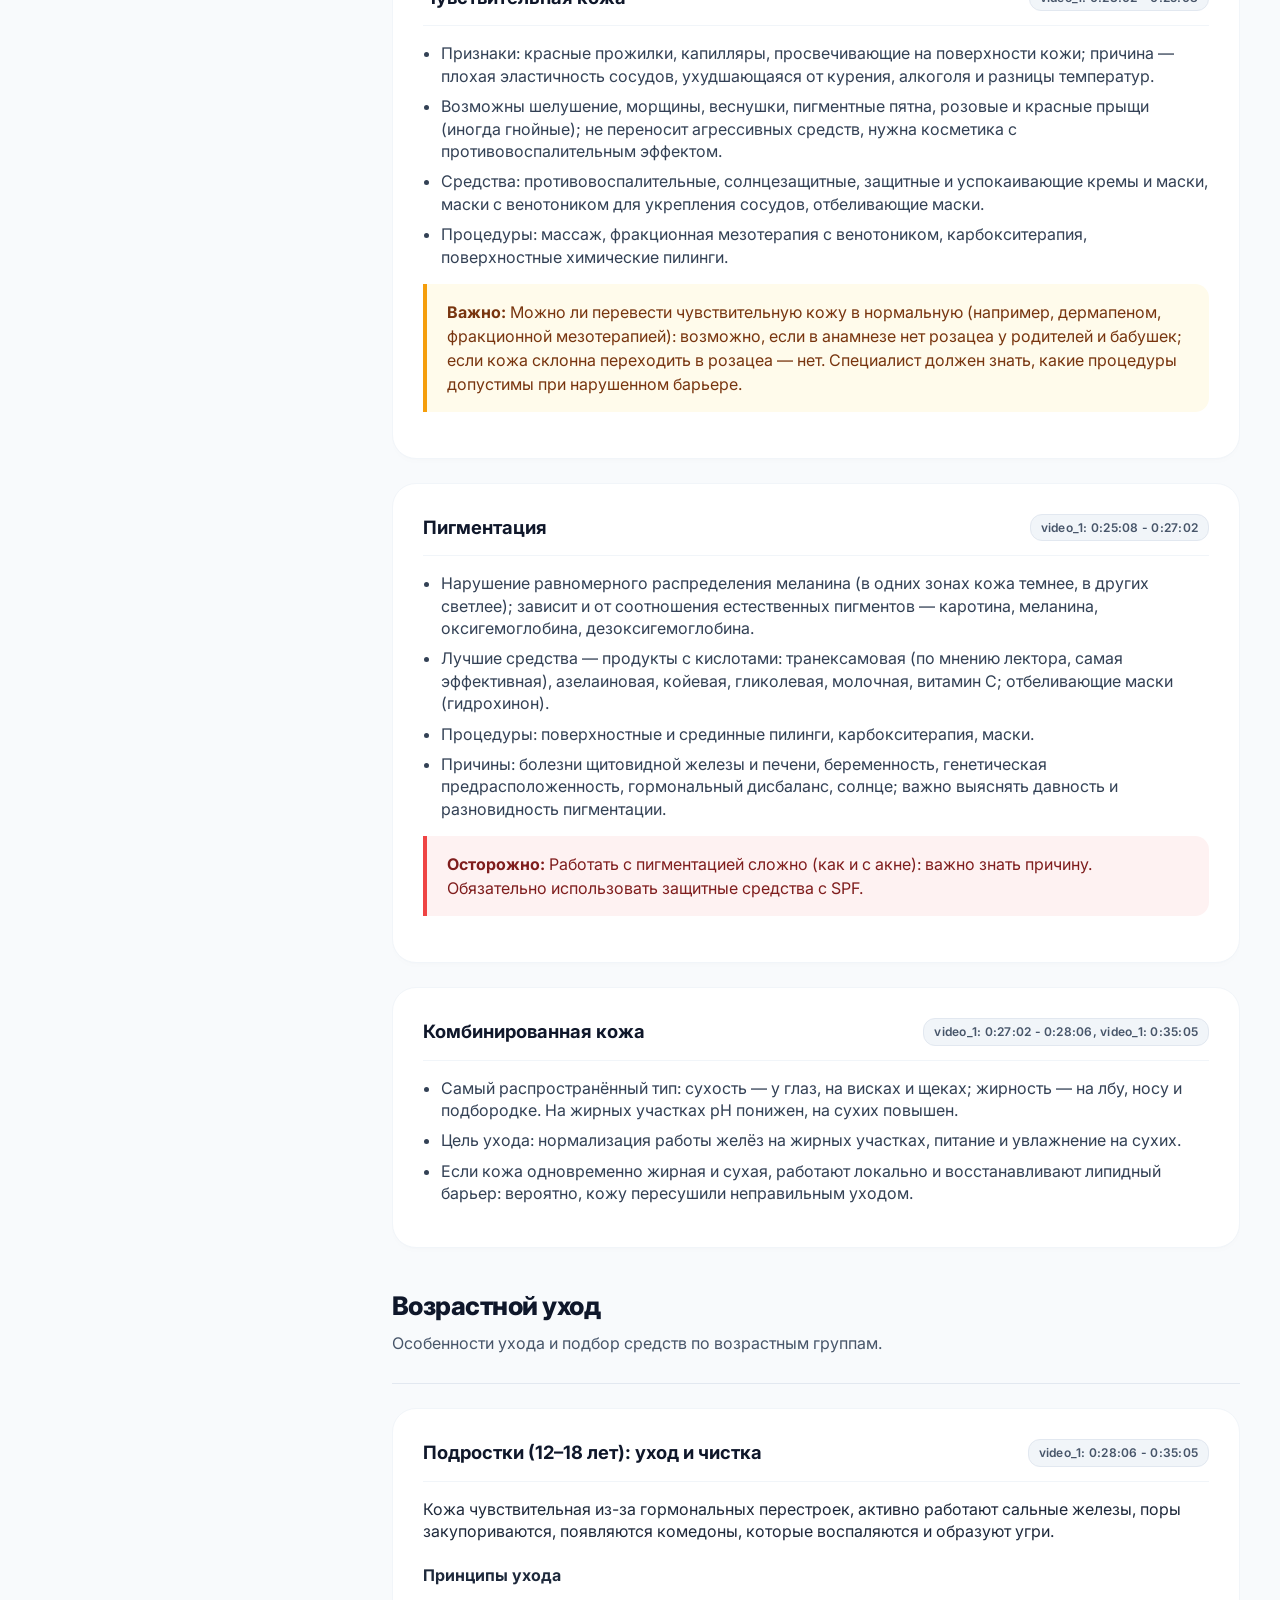
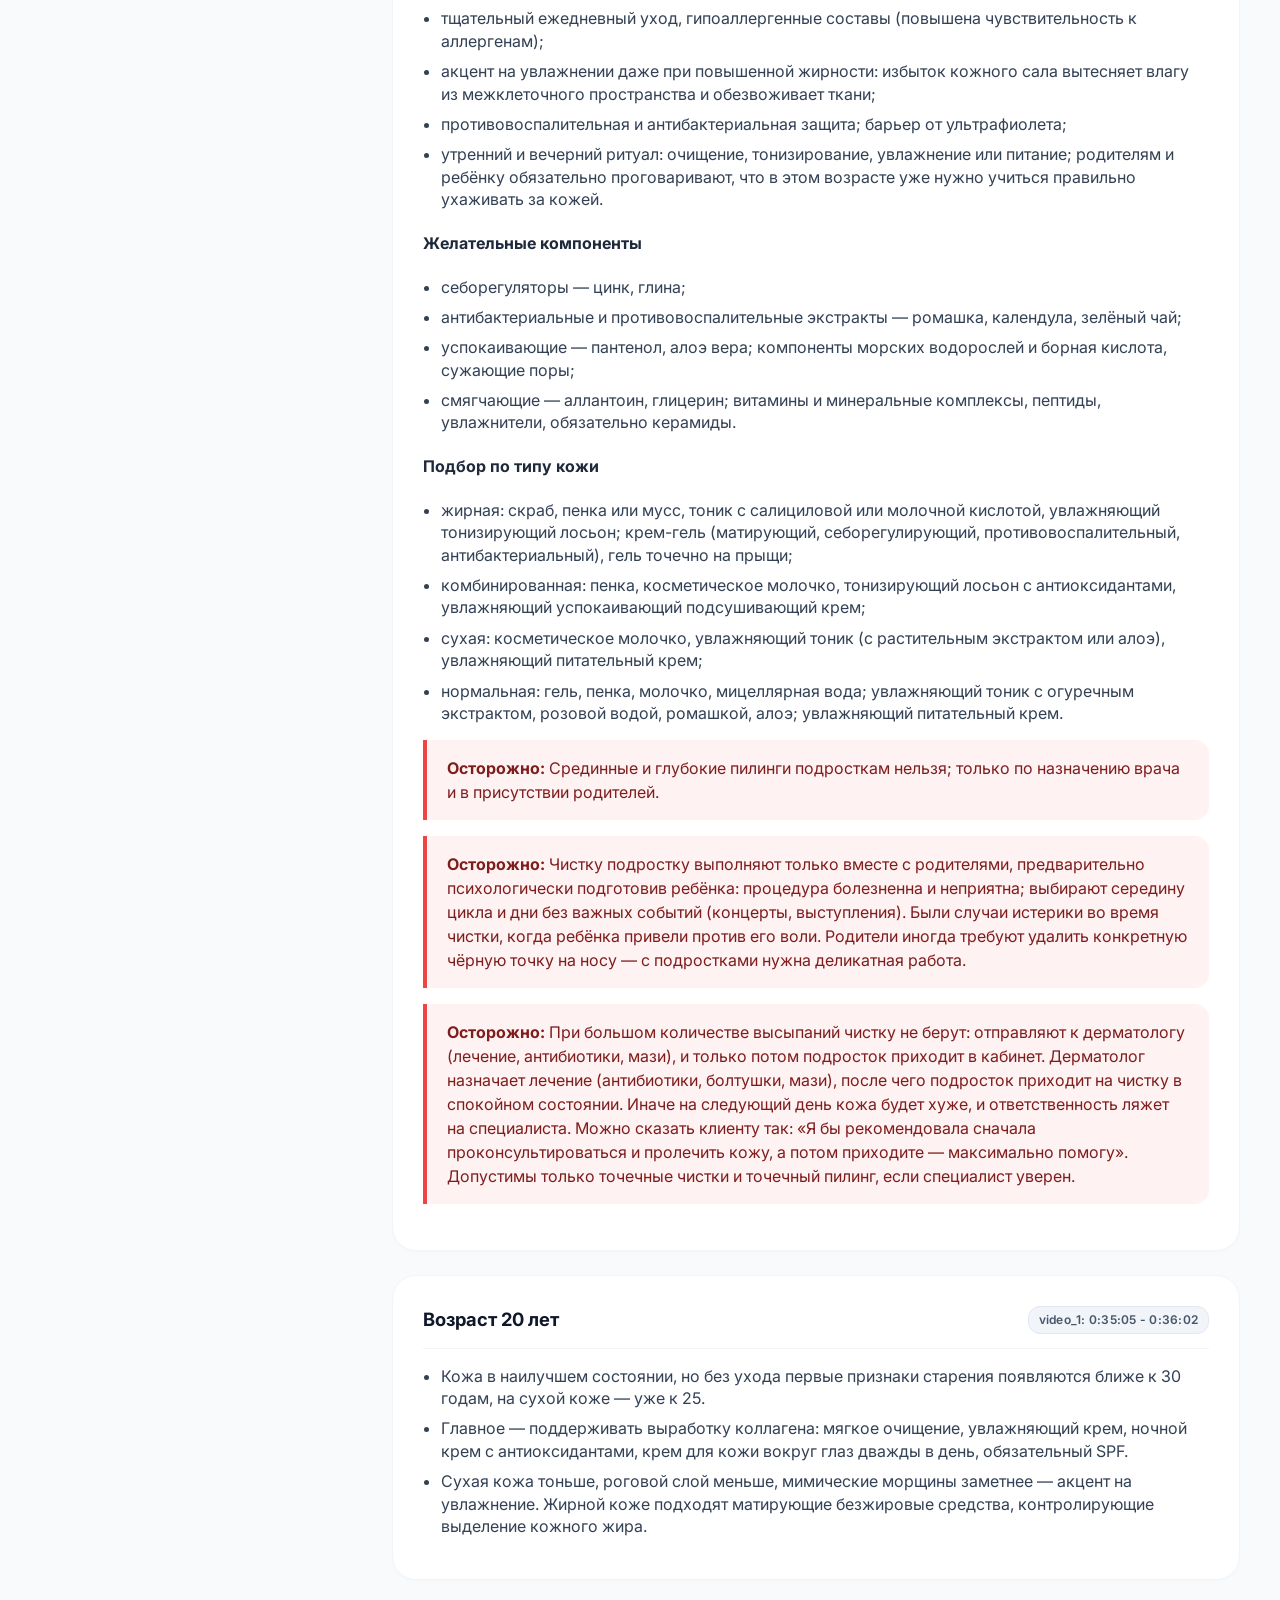
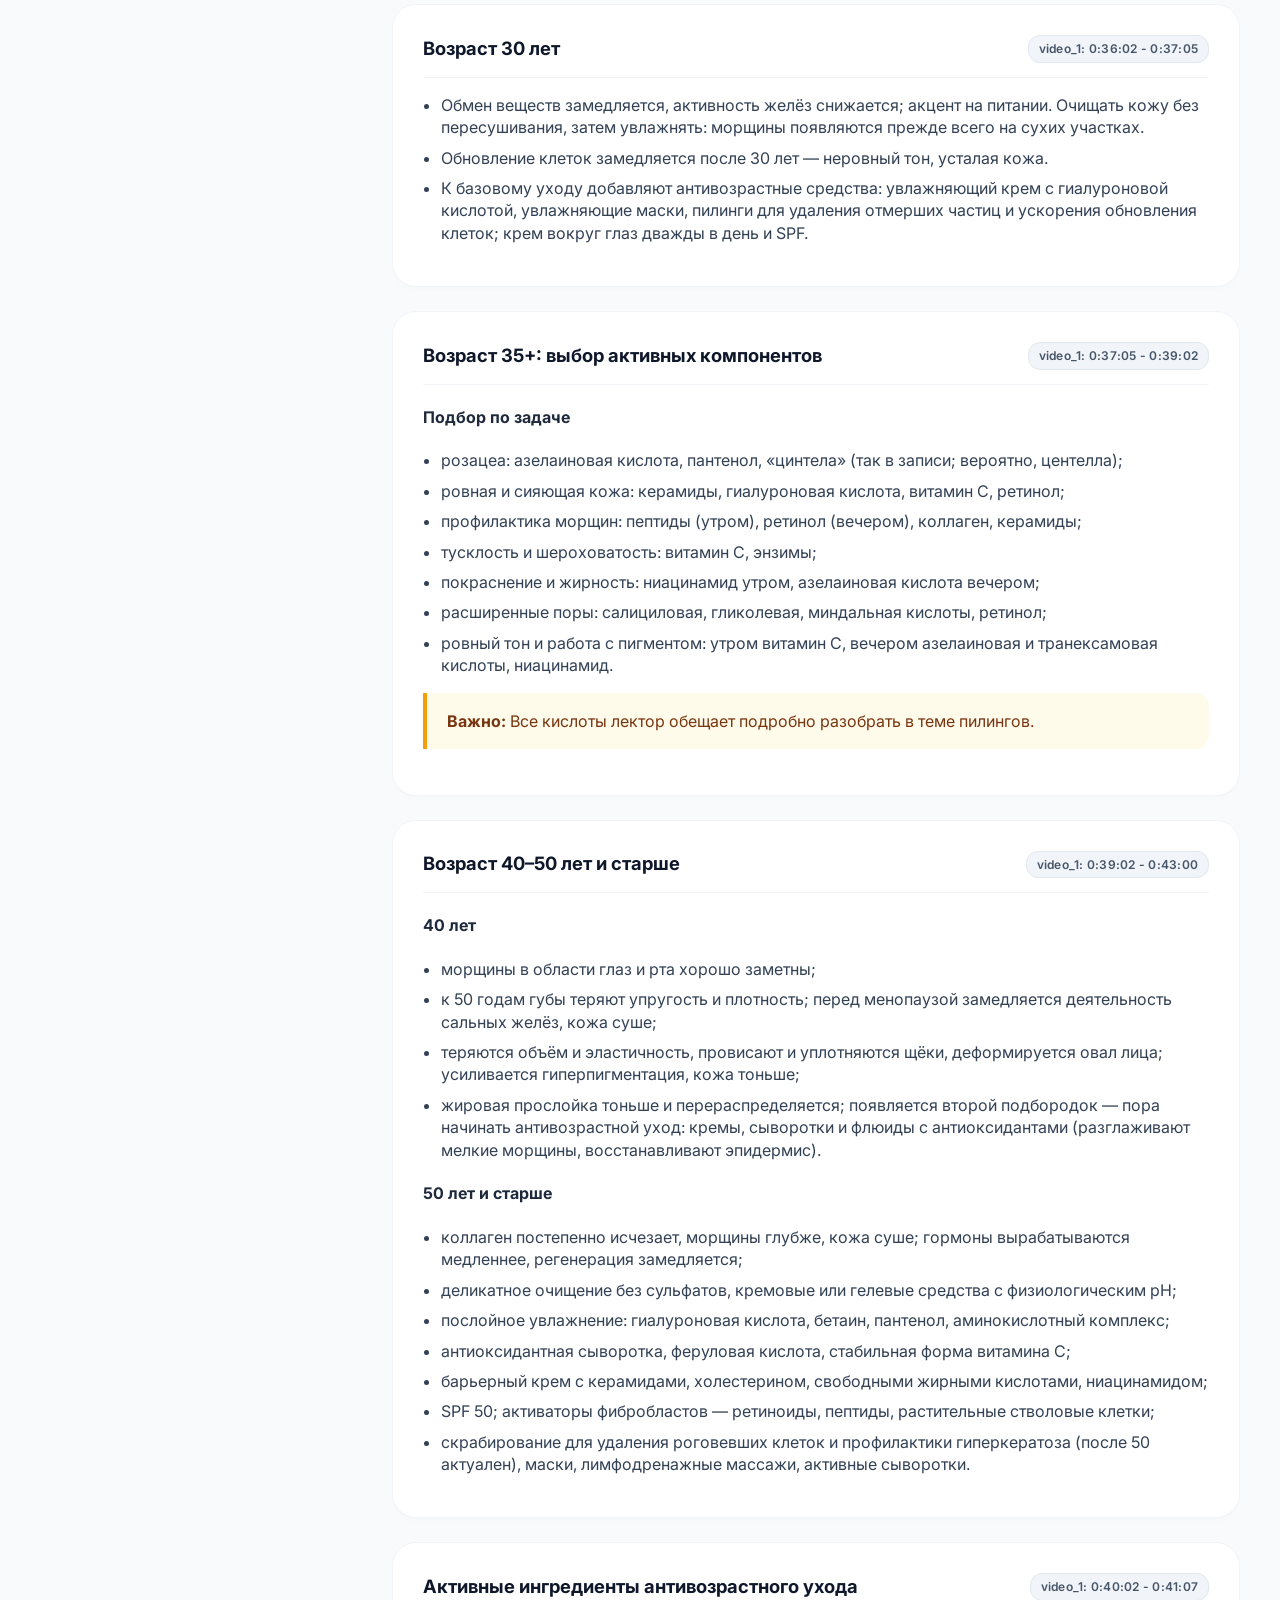
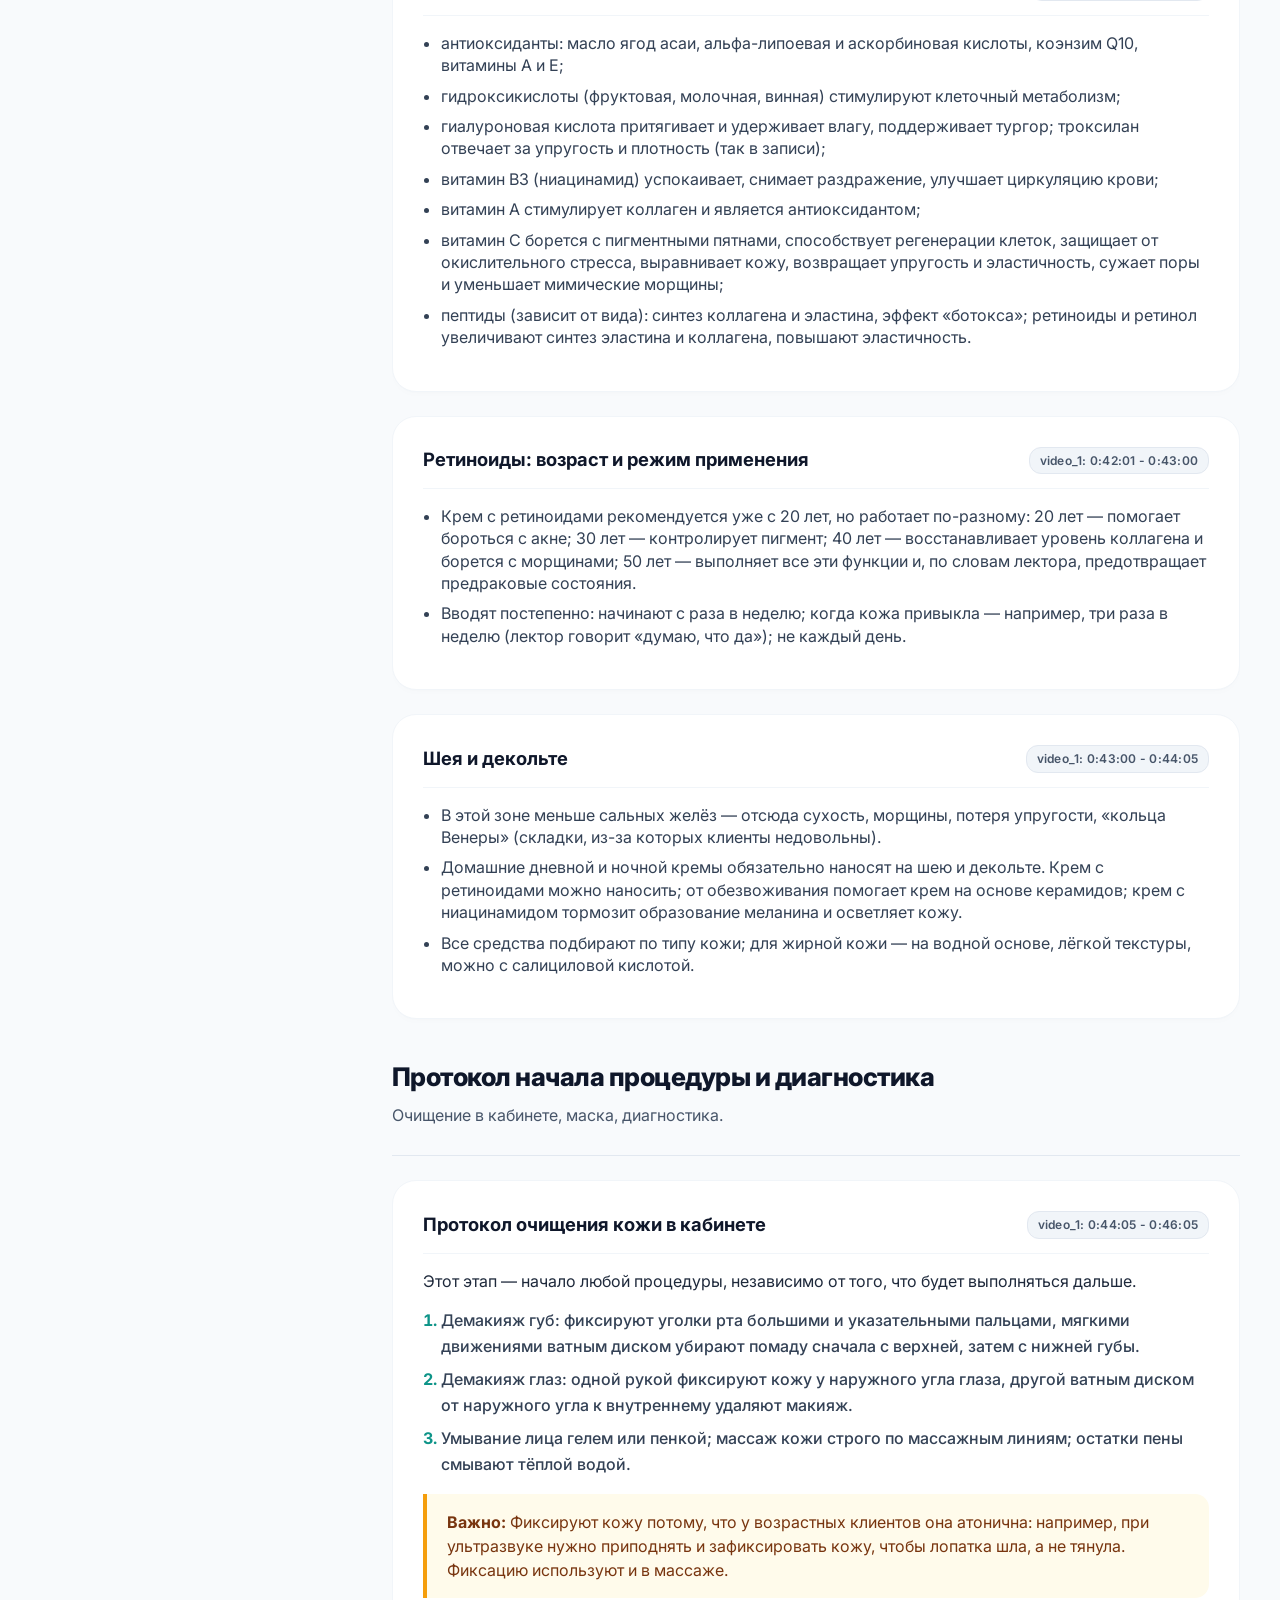
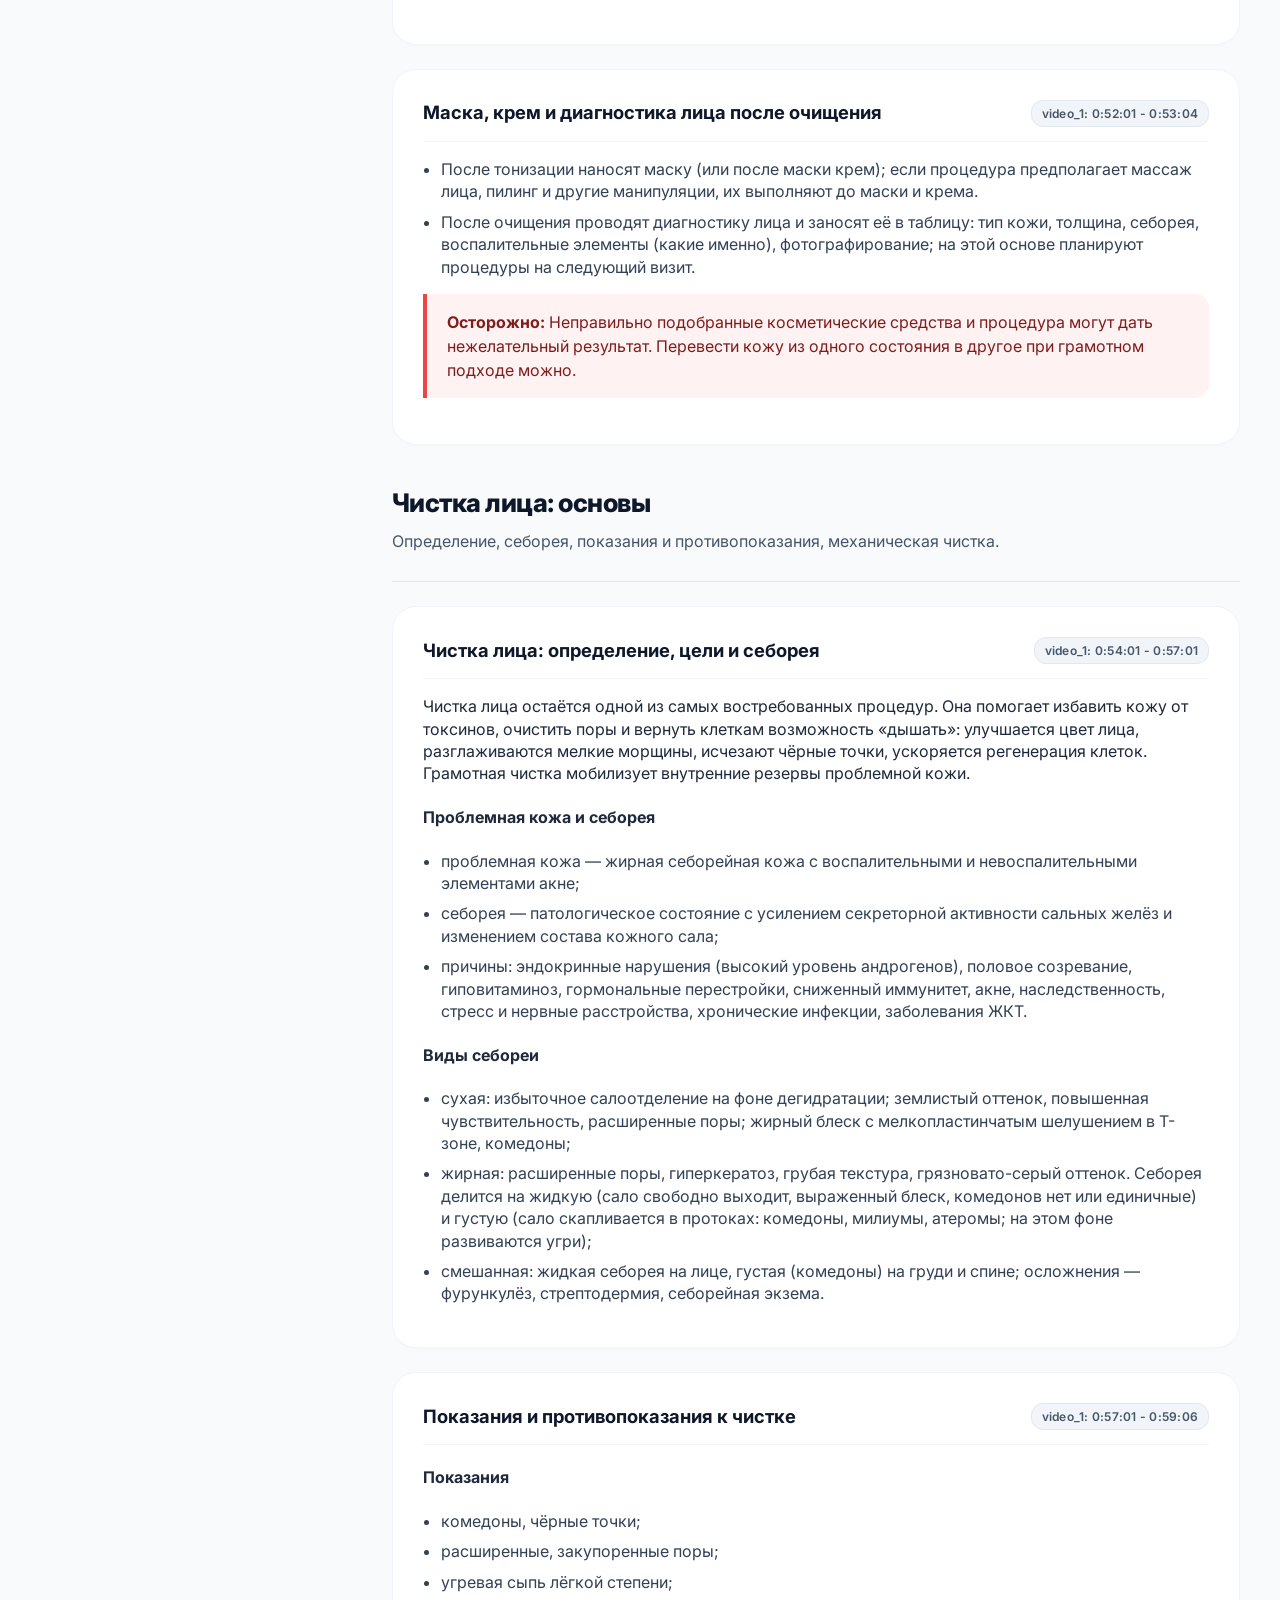
==== commit 9ebdb630: "[main] timestamp chages in styles and html" ====
--- a/components/chistka_lica.html
+++ b/components/chistka_lica.html
@@ -18,20 +18,20 @@
 <div class="layout-container">
 <aside class="sidebar"><div class="sidebar-top-line"><h2>Содержание</h2><button class="close-sidebar-btn" id="closeSidebarBtn" aria-label="Закрыть">×</button></div>
 <ul class="nav-list">
-<li><a href="#sec-intake" class="nav-section-header">Приём клиента и подготовка<span class="tc-mini">video_1: 0:00:00</span></a><ul class="sub-index"><li><a href="#intake">Первичная консультация, карта клиента и осмотр<span class="tc-mini">video_1: 0:00:00</span></a></li></ul></li>
-<li><a href="#sec-daily" class="nav-section-header">Ежедневный уход и этапы очищения кожи<span class="tc-mini">video_1: 0:02:03</span></a><ul class="sub-index"><li><a href="#daily-principles">Принципы подбора ухода и состав ежедневного ухода<span class="tc-mini">video_1: 0:02:03</span></a></li><li><a href="#cleansing-makeup">Демакияж (первый этап очищения)<span class="tc-mini">video_1: 0:03:02</span></a></li><li><a href="#cleansing-washing">Умывание и средства для умывания<span class="tc-mini">video_1: 0:05:03</span></a></li><li><a href="#cleansing-deep">Глубокое очищение: скрабы<span class="tc-mini">video_1: 0:08:06</span></a></li><li><a href="#cleansing-toning">Тонизирование<span class="tc-mini">video_1: 0:09:05</span></a></li><li><a href="#daily-moisture">Увлажнение и питание: дневной и ночной крем<span class="tc-mini">video_1: 0:11:01</span></a></li><li><a href="#daily-eyes">Крем для кожи вокруг глаз<span class="tc-mini">video_1: 0:12:02</span></a></li><li><a href="#massage-lines">Массажные линии лица и шеи<span class="tc-mini">video_1: 0:13:06</span></a></li><li><a href="#uv-protection">Защита от ультрафиолета: крем с SPF<span class="tc-mini">video_1: 0:15:04</span></a></li></ul></li>
-<li><a href="#sec-types" class="nav-section-header">Типы кожи и подбор ухода<span class="tc-mini">video_1: 0:18:03</span></a><ul class="sub-index"><li><a href="#type-normal">Нормальная кожа<span class="tc-mini">video_1: 0:18:03</span></a></li><li><a href="#type-dry">Сухая кожа<span class="tc-mini">video_1: 0:18:03</span></a></li><li><a href="#type-sensitive">Чувствительная кожа<span class="tc-mini">video_1: 0:23:02</span></a></li><li><a href="#type-pigment">Пигментация<span class="tc-mini">video_1: 0:25:08</span></a></li><li><a href="#type-combined">Комбинированная кожа<span class="tc-mini">video_1: 0:27:02</span></a></li></ul></li>
-<li><a href="#sec-age" class="nav-section-header">Возрастной уход<span class="tc-mini">video_1: 0:28:06</span></a><ul class="sub-index"><li><a href="#age-teens">Подростки (12–18 лет): уход и чистка<span class="tc-mini">video_1: 0:28:06</span></a></li><li><a href="#age-20">Возраст 20 лет<span class="tc-mini">video_1: 0:35:05</span></a></li><li><a href="#age-30">Возраст 30 лет<span class="tc-mini">video_1: 0:36:02</span></a></li><li><a href="#age-35">Возраст 35+: выбор активных компонентов<span class="tc-mini">video_1: 0:37:05</span></a></li><li><a href="#age-40-50">Возраст 40–50 лет и старше<span class="tc-mini">video_1: 0:39:02</span></a></li><li><a href="#age-ingredients">Активные ингредиенты антивозрастного ухода<span class="tc-mini">video_1: 0:40:02</span></a></li><li><a href="#age-retinoids">Ретиноиды: возраст и режим применения<span class="tc-mini">video_1: 0:42:01</span></a></li><li><a href="#age-neck">Шея и декольте<span class="tc-mini">video_1: 0:43:00</span></a></li></ul></li>
-<li><a href="#sec-protocol" class="nav-section-header">Протокол начала процедуры и диагностика<span class="tc-mini">video_1: 0:44:05</span></a><ul class="sub-index"><li><a href="#protocol-start">Протокол очищения кожи в кабинете<span class="tc-mini">video_1: 0:44:05</span></a></li><li><a href="#protocol-end">Маска, крем и диагностика лица после очищения<span class="tc-mini">video_1: 0:52:01</span></a></li></ul></li>
-<li><a href="#sec-cleaning" class="nav-section-header">Чистка лица: основы<span class="tc-mini">video_1: 0:54:01</span></a><ul class="sub-index"><li><a href="#cleaning-basics">Чистка лица: определение, цели и себорея<span class="tc-mini">video_1: 0:54:01</span></a></li><li><a href="#cleaning-indications">Показания и противопоказания к чистке<span class="tc-mini">video_1: 0:57:01</span></a></li><li><a href="#cleaning-mechanical">Механическая (гигиеническая) чистка<span class="tc-mini">video_1: 0:59:06</span></a></li></ul></li>
-<li><a href="#sec-types-cleaning" class="nav-section-header">Виды чисток: ультразвуковая, вакуумная, атравматичная, комбинированная<span class="tc-mini">video_1: 1:05:00</span></a><ul class="sub-index"><li><a href="#us-cleaning">Ультразвуковая чистка<span class="tc-mini">video_1: 1:05:00</span></a></li><li><a href="#vacuum-cleaning">Вакуумная чистка<span class="tc-mini">video_1: 1:07:08</span></a></li><li><a href="#atraumatic-cleaning">Атравматичная чистка<span class="tc-mini">video_1: 1:09:04</span></a></li><li><a href="#combined-cleaning">Комбинированная чистка<span class="tc-mini">video_1: 1:10:02</span></a></li></ul></li>
-<li><a href="#sec-protocol-cleaning" class="nav-section-header">Протокол чистки и завершающий уход<span class="tc-mini">video_1: 1:04:01</span></a><ul class="sub-index"><li><a href="#cleaning-protocol">Протокол проведения чистки и подготовка кожи<span class="tc-mini">video_1: 1:12:06</span></a></li><li><a href="#cool-hydration">Прохладное гидрирование<span class="tc-mini">video_1: 1:13:04</span></a></li><li><a href="#vaporizer">Вапоризатор<span class="tc-mini">video_1: 1:14:04</span></a></li><li><a href="#desincrustation">Дезинкрустация (гальваническая чистка)<span class="tc-mini">video_1: 1:15:06</span></a></li><li><a href="#restore-care">Восстанавливающий уход: массаж по Жаке, жидкий азот<span class="tc-mini">video_1: 1:15:06</span></a></li><li><a href="#darsonval">Дарсонваль (дарсонвализация)<span class="tc-mini">video_1: 1:04:01</span></a></li></ul></li>
-<li><a href="#sec-post" class="nav-section-header">Осложнения после чистки и рекомендации клиенту<span class="tc-mini">video_1: 1:19:04</span></a><ul class="sub-index"><li><a href="#post-complications">Осложнения после чистки<span class="tc-mini">video_1: 1:19:04</span></a></li><li><a href="#post-care">Рекомендации после чистки и домашний уход<span class="tc-mini">video_1: 1:21:06</span></a></li></ul></li>
+<li><a href="#sec-intake" class="nav-section-header">Приём клиента и подготовка<span class="timestamp tc-mini">video_1: 0:00:00</span></a><ul class="sub-index"><li><a href="#intake">Первичная консультация, карта клиента и осмотр<span class="timestamp tc-mini">video_1: 0:00:00</span></a></li></ul></li>
+<li><a href="#sec-daily" class="nav-section-header">Ежедневный уход и этапы очищения кожи<span class="timestamp tc-mini">video_1: 0:02:03</span></a><ul class="sub-index"><li><a href="#daily-principles">Принципы подбора ухода и состав ежедневного ухода<span class="timestamp tc-mini">video_1: 0:02:03</span></a></li><li><a href="#cleansing-makeup">Демакияж (первый этап очищения)<span class="timestamp tc-mini">video_1: 0:03:02</span></a></li><li><a href="#cleansing-washing">Умывание и средства для умывания<span class="timestamp tc-mini">video_1: 0:05:03</span></a></li><li><a href="#cleansing-deep">Глубокое очищение: скрабы<span class="timestamp tc-mini">video_1: 0:08:06</span></a></li><li><a href="#cleansing-toning">Тонизирование<span class="timestamp tc-mini">video_1: 0:09:05</span></a></li><li><a href="#daily-moisture">Увлажнение и питание: дневной и ночной крем<span class="timestamp tc-mini">video_1: 0:11:01</span></a></li><li><a href="#daily-eyes">Крем для кожи вокруг глаз<span class="timestamp tc-mini">video_1: 0:12:02</span></a></li><li><a href="#massage-lines">Массажные линии лица и шеи<span class="timestamp tc-mini">video_1: 0:13:06</span></a></li><li><a href="#uv-protection">Защита от ультрафиолета: крем с SPF<span class="timestamp tc-mini">video_1: 0:15:04</span></a></li></ul></li>
+<li><a href="#sec-types" class="nav-section-header">Типы кожи и подбор ухода<span class="timestamp tc-mini">video_1: 0:18:03</span></a><ul class="sub-index"><li><a href="#type-normal">Нормальная кожа<span class="timestamp tc-mini">video_1: 0:18:03</span></a></li><li><a href="#type-dry">Сухая кожа<span class="timestamp tc-mini">video_1: 0:18:03</span></a></li><li><a href="#type-sensitive">Чувствительная кожа<span class="timestamp tc-mini">video_1: 0:23:02</span></a></li><li><a href="#type-pigment">Пигментация<span class="timestamp tc-mini">video_1: 0:25:08</span></a></li><li><a href="#type-combined">Комбинированная кожа<span class="timestamp tc-mini">video_1: 0:27:02</span></a></li></ul></li>
+<li><a href="#sec-age" class="nav-section-header">Возрастной уход<span class="timestamp tc-mini">video_1: 0:28:06</span></a><ul class="sub-index"><li><a href="#age-teens">Подростки (12–18 лет): уход и чистка<span class="timestamp tc-mini">video_1: 0:28:06</span></a></li><li><a href="#age-20">Возраст 20 лет<span class="timestamp tc-mini">video_1: 0:35:05</span></a></li><li><a href="#age-30">Возраст 30 лет<span class="timestamp tc-mini">video_1: 0:36:02</span></a></li><li><a href="#age-35">Возраст 35+: выбор активных компонентов<span class="timestamp tc-mini">video_1: 0:37:05</span></a></li><li><a href="#age-40-50">Возраст 40–50 лет и старше<span class="timestamp tc-mini">video_1: 0:39:02</span></a></li><li><a href="#age-ingredients">Активные ингредиенты антивозрастного ухода<span class="timestamp tc-mini">video_1: 0:40:02</span></a></li><li><a href="#age-retinoids">Ретиноиды: возраст и режим применения<span class="timestamp tc-mini">video_1: 0:42:01</span></a></li><li><a href="#age-neck">Шея и декольте<span class="timestamp tc-mini">video_1: 0:43:00</span></a></li></ul></li>
+<li><a href="#sec-protocol" class="nav-section-header">Протокол начала процедуры и диагностика<span class="timestamp tc-mini">video_1: 0:44:05</span></a><ul class="sub-index"><li><a href="#protocol-start">Протокол очищения кожи в кабинете<span class="timestamp tc-mini">video_1: 0:44:05</span></a></li><li><a href="#protocol-end">Маска, крем и диагностика лица после очищения<span class="timestamp tc-mini">video_1: 0:52:01</span></a></li></ul></li>
+<li><a href="#sec-cleaning" class="nav-section-header">Чистка лица: основы<span class="timestamp tc-mini">video_1: 0:54:01</span></a><ul class="sub-index"><li><a href="#cleaning-basics">Чистка лица: определение, цели и себорея<span class="timestamp tc-mini">video_1: 0:54:01</span></a></li><li><a href="#cleaning-indications">Показания и противопоказания к чистке<span class="timestamp tc-mini">video_1: 0:57:01</span></a></li><li><a href="#cleaning-mechanical">Механическая (гигиеническая) чистка<span class="timestamp tc-mini">video_1: 0:59:06</span></a></li></ul></li>
+<li><a href="#sec-types-cleaning" class="nav-section-header">Виды чисток: ультразвуковая, вакуумная, атравматичная, комбинированная<span class="timestamp tc-mini">video_1: 1:05:00</span></a><ul class="sub-index"><li><a href="#us-cleaning">Ультразвуковая чистка<span class="timestamp tc-mini">video_1: 1:05:00</span></a></li><li><a href="#vacuum-cleaning">Вакуумная чистка<span class="timestamp tc-mini">video_1: 1:07:08</span></a></li><li><a href="#atraumatic-cleaning">Атравматичная чистка<span class="timestamp tc-mini">video_1: 1:09:04</span></a></li><li><a href="#combined-cleaning">Комбинированная чистка<span class="timestamp tc-mini">video_1: 1:10:02</span></a></li></ul></li>
+<li><a href="#sec-protocol-cleaning" class="nav-section-header">Протокол чистки и завершающий уход<span class="timestamp tc-mini">video_1: 1:04:01</span></a><ul class="sub-index"><li><a href="#cleaning-protocol">Протокол проведения чистки и подготовка кожи<span class="timestamp tc-mini">video_1: 1:12:06</span></a></li><li><a href="#cool-hydration">Прохладное гидрирование<span class="timestamp tc-mini">video_1: 1:13:04</span></a></li><li><a href="#vaporizer">Вапоризатор<span class="timestamp tc-mini">video_1: 1:14:04</span></a></li><li><a href="#desincrustation">Дезинкрустация (гальваническая чистка)<span class="timestamp tc-mini">video_1: 1:15:06</span></a></li><li><a href="#restore-care">Восстанавливающий уход: массаж по Жаке, жидкий азот<span class="timestamp tc-mini">video_1: 1:15:06</span></a></li><li><a href="#darsonval">Дарсонваль (дарсонвализация)<span class="timestamp tc-mini">video_1: 1:04:01</span></a></li></ul></li>
+<li><a href="#sec-post" class="nav-section-header">Осложнения после чистки и рекомендации клиенту<span class="timestamp tc-mini">video_1: 1:19:04</span></a><ul class="sub-index"><li><a href="#post-complications">Осложнения после чистки<span class="timestamp tc-mini">video_1: 1:19:04</span></a></li><li><a href="#post-care">Рекомендации после чистки и домашний уход<span class="timestamp tc-mini">video_1: 1:21:06</span></a></li></ul></li>
 </ul></aside>
 <main class="main-content">
 <div id="sec-intake" class="category-divider"><h2>Приём клиента и подготовка</h2><p class="category-description">Первичная консультация, карта клиента, осмотр.</p></div>
 <div class="test-card" id="intake">
-<h3>Первичная консультация, карта клиента и осмотр<span class="timestamp">video_1: 0:00:00  -  0:02:03, video_1: 0:20:05  -  0:22:01, video_1: 1:29:00</span></h3>
+<h3>Первичная консультация, карта клиента и осмотр<span class="timestamp"><span class="tc">video_1: 0:00:00 - 0:02:03,</span> <span class="tc">video_1: 0:20:05 - 0:22:01,</span> <span class="tc">video_1: 1:29:00</span></span></h3>
 <p>При первом визите специалист знакомится с клиентом, беседует с ним и заполняет карту клиента. Во время процедуры специалист должен одновременно работать руками, вести разговор на посторонние темы и при этом понять запрос клиента и выполнить его максимально качественно. Главное в профессии — уверенность: даже если что-то получается не идеально, клиенту этого лучше не показывать; её нужно развивать и на практике, и при освоении массажных схем.</p>
 <h4>Сбор анамнеза</h4>
 <ul class="content-list"><li>возраст клиента и его привычки;</li><li>хронические заболевания;</li><li>беременность (у женщин);</li><li>курение — влияет на внешний вид и на результат процедур;</li><li>все аллергические реакции.</li></ul>
@@ -46,7 +46,7 @@
 </div>
 <div id="sec-daily" class="category-divider"><h2>Ежедневный уход и этапы очищения кожи</h2><p class="category-description">Принципы ухода, демакияж, умывание, тонизирование, увлажнение, защита.</p></div>
 <div class="test-card" id="daily-principles">
-<h3>Принципы подбора ухода и состав ежедневного ухода<span class="timestamp">video_1: 0:02:03  -  0:03:02</span></h3>
+<h3>Принципы подбора ухода и состав ежедневного ухода<span class="timestamp"><span class="tc">video_1: 0:02:03 - 0:03:02</span></span></h3>
 <p>Самый важный этап — очищение кожи: если очищено недостаточно, оставшиеся загрязнения будут «втираться» в течение процедуры и вызовут воспалительные реакции.</p>
 <h4>При подборе ухода учитывают</h4>
 <ul class="content-list"><li>ежедневность;</li><li>сезонность;</li><li>возраст клиента;</li><li>тип кожи.</li></ul>
@@ -55,7 +55,7 @@
 <div class="note"><strong>Важно:</strong> Главное в уходе — каждодневное постоянство и последовательность в сочетании с периодическими специальными процедурами.</div>
 </div>
 <div class="test-card" id="cleansing-makeup">
-<h3>Демакияж (первый этап очищения)<span class="timestamp">video_1: 0:03:02  -  0:05:03</span></h3>
+<h3>Демакияж (первый этап очищения)<span class="timestamp"><span class="tc">video_1: 0:03:02 - 0:05:03</span></span></h3>
 <p>Кожа выводит продукты жизнедеятельности; в течение дня на ней накапливаются пыль, грязь, бактерии и косметика. Демакияж смывает макияж и подготавливает кожу к умыванию.</p>
 <h4>Средства для демакияжа</h4>
 <ul class="content-list"><li>молочко и крем (сливки): молочко больше подходит для нормальной и сухой кожи;</li><li>гель для снятия макияжа — для нормальной, смешанной и жирной кожи;</li><li>двухфазные средства — для чувствительной и смешанной кожи;</li><li>гидрофильное масло, мицеллярная вода, очищающие салфетки.</li></ul>
@@ -63,7 +63,7 @@
 <div class="warning"><strong>Осторожно:</strong> Средства для демакияжа обязательно смывают, чтобы избежать закупоривания пор.</div>
 </div>
 <div class="test-card" id="cleansing-washing">
-<h3>Умывание и средства для умывания<span class="timestamp">video_1: 0:05:03  -  0:08:06</span></h3>
+<h3>Умывание и средства для умывания<span class="timestamp"><span class="tc">video_1: 0:05:03 - 0:08:06</span></span></h3>
 <p>Умывание удаляет остатки загрязнений и подготавливает кожу к дальнейшему уходу.</p>
 <h4>Сколько раз умывать</h4>
 <ul class="content-list"><li>одного нанесения демакияжа и простого ополаскивания часто недостаточно: лектор умывает кожу два-три раза, особенно при плотном слое макияжа;</li><li>по показаниям дополнительно можно применить скрабирующее средство и снова умыть;</li><li>критерий достаточности — чистота «до скрипа»: оценивается визуально и руками.</li></ul>
@@ -73,7 +73,7 @@
 <div class="warning"><strong>Осторожно:</strong> Кожу нельзя умывать мылом, и клиентам (особенно подросткам) нужно объяснять почему. Детское мыло имеет pH выше, хозяйственное — pH 9–12: нарушаются кислотно-щелочной баланс и эпидермальный барьер, кожа пересушивается. Мыло не даёт достаточного очищения, а содержащиеся в нём соли кальция и магния выпадают в осадок и закупоривают поры.</div>
 </div>
 <div class="test-card" id="cleansing-deep">
-<h3>Глубокое очищение: скрабы<span class="timestamp">video_1: 0:08:06  -  0:09:05</span></h3>
+<h3>Глубокое очищение: скрабы<span class="timestamp"><span class="tc">video_1: 0:08:06 - 0:09:05</span></span></h3>
 <p>Глубокое очищение выполняется по мере необходимости средствами с отшелушивающими частицами (слово «скраб» в переводе означает «царапать»).</p>
 <h4>Виды</h4>
 <ul class="content-list"><li>абразивные скрабы (дроблёные абрикосовые косточки) — крупные частицы, подходят только для плотной кожи; дома — примерно раз в 3–4 дня;</li><li>полирующие скрабы — полимерные частицы, растворяющиеся при умывании; для тонкой и чувствительной кожи не чаще раза в две недели.</li></ul>
@@ -82,13 +82,13 @@
 <div class="warning"><strong>Осторожно:</strong> Абразивные скрабы нельзя применять на чувствительной и тонкой коже — ни в кабинете, ни дома.</div>
 </div>
 <div class="test-card" id="cleansing-toning">
-<h3>Тонизирование<span class="timestamp">video_1: 0:09:05  -  0:10:03, video_1: 1:19:04</span></h3>
+<h3>Тонизирование<span class="timestamp"><span class="tc">video_1: 0:09:05 - 0:10:03,</span> <span class="tc">video_1: 1:19:04</span></span></h3>
 <p>Тонизирование закрывает поры и восстанавливает кислотно-щелочной баланс. Тоник завершает этап демакияжа и восстанавливает pH.</p>
 <ul class="content-list"><li>К очищающим средствам (гели, пенки, муссы), которые подбирают по типу кожи, всегда рекомендуют и продают тоник — и для дома, и для кабинета; клиенты нередко считают его ненужным, но это неверно.</li><li>Тоник (лосьон) и тонер различаются в основном консистенцией; тонер чаще гелевой текстуры.</li><li>Последовательность: умыли, затонизировали (восстановили pH), затем при необходимости чистки — прохладное гидрирование.</li></ul>
 <div class="tip"><strong>Практический совет:</strong> Тоник наносят на два ватных диска и работают двумя руками по массажным линиям (см. «Массажные линии»).</div>
 </div>
 <div class="test-card" id="daily-moisture">
-<h3>Увлажнение и питание: дневной и ночной крем<span class="timestamp">video_1: 0:11:01  -  0:13:06</span></h3>
+<h3>Увлажнение и питание: дневной и ночной крем<span class="timestamp"><span class="tc">video_1: 0:11:01 - 0:13:06</span></span></h3>
 <p>Кремы и маски устраняют сухость, удерживают влагу и поддерживают упругость кожи.</p>
 <h4>Дневной крем</h4>
 <ul class="content-list"><li>увлажнение, защита, основа под макияж, выравнивание текстуры кожи.</li></ul>
@@ -97,12 +97,12 @@
 <div class="tip"><strong>Практический совет:</strong> Клиенту объясняют схему: пришёл с работы — демакияж — тоник — крем.</div>
 </div>
 <div class="test-card" id="daily-eyes">
-<h3>Крем для кожи вокруг глаз<span class="timestamp">video_1: 0:12:02  -  0:14:06, video_1: 0:36:02  -  0:37:05</span></h3>
+<h3>Крем для кожи вокруг глаз<span class="timestamp"><span class="tc">video_1: 0:12:02 - 0:14:06,</span> <span class="tc">video_1: 0:36:02 - 0:37:05</span></span></h3>
 <p>Кожа вокруг глаз тонкая и нуждается в особом уходе; крем для лица использовать нежелательно, нужен крем именно для этой области (составы совершенно другие, экономить на нём неверно).</p>
 <ul class="content-list"><li>Наносят два раза в день после полного очищения лёгкими постукивающими движениями по массажным линиям.</li><li>Использовать такой крем обычно начинают женщины около 35 лет и мужчины.</li></ul>
 </div>
 <div class="test-card" id="massage-lines">
-<h3>Массажные линии лица и шеи<span class="timestamp">video_1: 0:13:06, video_1: 0:14:06, video_1: 0:45:07  -  0:47:15, video_1: 0:51:02  -  0:52:01</span></h3>
+<h3>Массажные линии лица и шеи<span class="timestamp"><span class="tc">video_1: 0:13:06,</span> <span class="tc">video_1: 0:14:06,</span> <span class="tc">video_1: 0:45:07 - 0:47:15,</span> <span class="tc">video_1: 0:51:02 - 0:52:01</span></span></h3>
 <p>Вся работа в кабинете выполняется по лицу двумя руками и только по массажным линиям — очищение, демакияж, тонизирование. Дома клиент тоже умывается двумя руками.</p>
 <h4>Направления линий</h4>
 <ul class="content-list"><li>верхнее веко — от внутреннего угла глаза к внешнему;</li><li>нижнее веко — от внешнего угла к внутреннему;</li><li>от центра подбородка к мочке уха;</li><li>от уголков рта к ушной раковине;</li><li>от крыльев носа к височной области;</li><li>от середины лба к виску;</li><li>боковые поверхности шеи — сверху вниз;</li><li>центральная часть шеи — снизу вверх.</li></ul>
@@ -110,7 +110,7 @@
 <div class="note"><strong>Важно:</strong> Массажные линии связаны с лимфой. Чтобы пошёл отток, сначала «открывают краники» — основные лимфатические узлы; иначе отёк сохранится.</div>
 </div>
 <div class="test-card" id="uv-protection">
-<h3>Защита от ультрафиолета: крем с SPF<span class="timestamp">video_1: 0:15:04  -  0:17:05</span></h3>
+<h3>Защита от ультрафиолета: крем с SPF<span class="timestamp"><span class="tc">video_1: 0:15:04 - 0:17:05</span></span></h3>
 <h4>Теория</h4>
 <ul class="content-list"><li>ультрафиолет содержит группы лучей UVA, UVB и UVC;</li><li>UVA — причина веснушек, пигментных пятен и других признаков старения; проникает в эпидермис, разрушает коллагеновые и эластиновые волокна и способствует накоплению радикалов;</li><li>UVC и примерно 90 % UVB поглощаются озоном, водяным паром, кислородом и углекислым газом.</li></ul>
 <h4>Безопасное пребывание на солнце</h4>
@@ -120,30 +120,30 @@
 </div>
 <div id="sec-types" class="category-divider"><h2>Типы кожи и подбор ухода</h2><p class="category-description">Характеристика типов кожи и подходящие процедуры.</p></div>
 <div class="test-card" id="type-normal">
-<h3>Нормальная кожа<span class="timestamp">video_1: 0:18:03</span></h3>
+<h3>Нормальная кожа<span class="timestamp"><span class="tc">video_1: 0:18:03</span></span></h3>
 <ul class="content-list"><li>Ровный оттенок, упругая, чистая, гладкая, небольшие поры, хороший тонус; жир и влага сбалансированы; раздражение появляется нечасто; после 40 лет может стать сухой, при неправильном уходе — очень сухой, а при мелкоморщинистом типе старения выглядит как пергамент.</li><li>pH около 5,2–5,7.</li><li>Подходит всё: активное питание и увлажнение, SPF, различные массажи, очень деликатные поверхностные пилинги.</li></ul>
 </div>
 <div class="test-card" id="type-dry">
-<h3>Сухая кожа<span class="timestamp">video_1: 0:18:03  -  0:19:05</span></h3>
+<h3>Сухая кожа<span class="timestamp"><span class="tc">video_1: 0:18:03 - 0:19:05</span></span></h3>
 <ul class="content-list"><li>Тонкая, прозрачная, поры едва заметны, напоминает пергамент и легко собирается в складки; плохо переносит воду и мыло, быстро образуются морщины, с возрастом становится ещё суше; воспаления единичные; нет жирного блеска; нуждается в большем количестве увлажняющих средств, подвержена дерматологическим заболеваниям.</li><li>Подходят: очищающие средства, совмещающие очищение и увлажнение; плотные кремовые составы; средства, питающие и восстанавливающие.</li><li>Процедуры: карбокситерапия, альгинатные маски, мягкие пилинги, фракционная мезотерапия, увлажняющие коктейли, питание, увлажнение, массаж.</li></ul>
 </div>
 <div class="test-card" id="type-sensitive">
-<h3>Чувствительная кожа<span class="timestamp">video_1: 0:23:02  -  0:25:08</span></h3>
+<h3>Чувствительная кожа<span class="timestamp"><span class="tc">video_1: 0:23:02 - 0:25:08</span></span></h3>
 <ul class="content-list"><li>Признаки: красные прожилки, капилляры, просвечивающие на поверхности кожи; причина — плохая эластичность сосудов, ухудшающаяся от курения, алкоголя и разницы температур.</li><li>Возможны шелушение, морщины, веснушки, пигментные пятна, розовые и красные прыщи (иногда гнойные); не переносит агрессивных средств, нужна косметика с противовоспалительным эффектом.</li><li>Средства: противовоспалительные, солнцезащитные, защитные и успокаивающие кремы и маски, маски с венотоником для укрепления сосудов, отбеливающие маски.</li><li>Процедуры: массаж, фракционная мезотерапия с венотоником, карбокситерапия, поверхностные химические пилинги.</li></ul>
 <div class="note"><strong>Важно:</strong> Можно ли перевести чувствительную кожу в нормальную (например, дермапеном, фракционной мезотерапией): возможно, если в анамнезе нет розацеа у родителей и бабушек; если кожа склонна переходить в розацеа — нет. Специалист должен знать, какие процедуры допустимы при нарушенном барьере.</div>
 </div>
 <div class="test-card" id="type-pigment">
-<h3>Пигментация<span class="timestamp">video_1: 0:25:08  -  0:27:02</span></h3>
+<h3>Пигментация<span class="timestamp"><span class="tc">video_1: 0:25:08 - 0:27:02</span></span></h3>
 <ul class="content-list"><li>Нарушение равномерного распределения меланина (в одних зонах кожа темнее, в других светлее); зависит и от соотношения естественных пигментов — каротина, меланина, оксигемоглобина, дезоксигемоглобина.</li><li>Лучшие средства — продукты с кислотами: транексамовая (по мнению лектора, самая эффективная), азелаиновая, койевая, гликолевая, молочная, витамин С; отбеливающие маски (гидрохинон).</li><li>Процедуры: поверхностные и срединные пилинги, карбокситерапия, маски.</li><li>Причины: болезни щитовидной железы и печени, беременность, генетическая предрасположенность, гормональный дисбаланс, солнце; важно выяснять давность и разновидность пигментации.</li></ul>
 <div class="warning"><strong>Осторожно:</strong> Работать с пигментацией сложно (как и с акне): важно знать причину. Обязательно использовать защитные средства с SPF.</div>
 </div>
 <div class="test-card" id="type-combined">
-<h3>Комбинированная кожа<span class="timestamp">video_1: 0:27:02  -  0:28:06, video_1: 0:35:05</span></h3>
+<h3>Комбинированная кожа<span class="timestamp"><span class="tc">video_1: 0:27:02 - 0:28:06,</span> <span class="tc">video_1: 0:35:05</span></span></h3>
 <ul class="content-list"><li>Самый распространённый тип: сухость — у глаз, на висках и щеках; жирность — на лбу, носу и подбородке. На жирных участках pH понижен, на сухих повышен.</li><li>Цель ухода: нормализация работы желёз на жирных участках, питание и увлажнение на сухих.</li><li>Если кожа одновременно жирная и сухая, работают локально и восстанавливают липидный барьер: вероятно, кожу пересушили неправильным уходом.</li></ul>
 </div>
 <div id="sec-age" class="category-divider"><h2>Возрастной уход</h2><p class="category-description">Особенности ухода и подбор средств по возрастным группам.</p></div>
 <div class="test-card" id="age-teens">
-<h3>Подростки (12–18 лет): уход и чистка<span class="timestamp">video_1: 0:28:06  -  0:35:05</span></h3>
+<h3>Подростки (12–18 лет): уход и чистка<span class="timestamp"><span class="tc">video_1: 0:28:06 - 0:35:05</span></span></h3>
 <p>Кожа чувствительная из-за гормональных перестроек, активно работают сальные железы, поры закупориваются, появляются комедоны, которые воспаляются и образуют угри.</p>
 <h4>Принципы ухода</h4>
 <ul class="content-list"><li>тщательный ежедневный уход, гипоаллергенные составы (повышена чувствительность к аллергенам);</li><li>акцент на увлажнении даже при повышенной жирности: избыток кожного сала вытесняет влагу из межклеточного пространства и обезвоживает ткани;</li><li>противовоспалительная и антибактериальная защита; барьер от ультрафиолета;</li><li>утренний и вечерний ритуал: очищение, тонизирование, увлажнение или питание; родителям и ребёнку обязательно проговаривают, что в этом возрасте уже нужно учиться правильно ухаживать за кожей.</li></ul>
@@ -156,53 +156,53 @@
 <div class="warning"><strong>Осторожно:</strong> При большом количестве высыпаний чистку не берут: отправляют к дерматологу (лечение, антибиотики, мази), и только потом подросток приходит в кабинет. Дерматолог назначает лечение (антибиотики, болтушки, мази), после чего подросток приходит на чистку в спокойном состоянии. Иначе на следующий день кожа будет хуже, и ответственность ляжет на специалиста. Можно сказать клиенту так: «Я бы рекомендовала сначала проконсультироваться и пролечить кожу, а потом приходите — максимально помогу». Допустимы только точечные чистки и точечный пилинг, если специалист уверен.</div>
 </div>
 <div class="test-card" id="age-20">
-<h3>Возраст 20 лет<span class="timestamp">video_1: 0:35:05  -  0:36:02</span></h3>
+<h3>Возраст 20 лет<span class="timestamp"><span class="tc">video_1: 0:35:05 - 0:36:02</span></span></h3>
 <ul class="content-list"><li>Кожа в наилучшем состоянии, но без ухода первые признаки старения появляются ближе к 30 годам, на сухой коже — уже к 25.</li><li>Главное — поддерживать выработку коллагена: мягкое очищение, увлажняющий крем, ночной крем с антиоксидантами, крем для кожи вокруг глаз дважды в день, обязательный SPF.</li><li>Сухая кожа тоньше, роговой слой меньше, мимические морщины заметнее — акцент на увлажнение. Жирной коже подходят матирующие безжировые средства, контролирующие выделение кожного жира.</li></ul>
 </div>
 <div class="test-card" id="age-30">
-<h3>Возраст 30 лет<span class="timestamp">video_1: 0:36:02  -  0:37:05</span></h3>
+<h3>Возраст 30 лет<span class="timestamp"><span class="tc">video_1: 0:36:02 - 0:37:05</span></span></h3>
 <ul class="content-list"><li>Обмен веществ замедляется, активность желёз снижается; акцент на питании. Очищать кожу без пересушивания, затем увлажнять: морщины появляются прежде всего на сухих участках.</li><li>Обновление клеток замедляется после 30 лет — неровный тон, усталая кожа.</li><li>К базовому уходу добавляют антивозрастные средства: увлажняющий крем с гиалуроновой кислотой, увлажняющие маски, пилинги для удаления отмерших частиц и ускорения обновления клеток; крем вокруг глаз дважды в день и SPF.</li></ul>
 </div>
 <div class="test-card" id="age-35">
-<h3>Возраст 35+: выбор активных компонентов<span class="timestamp">video_1: 0:37:05  -  0:39:02</span></h3>
+<h3>Возраст 35+: выбор активных компонентов<span class="timestamp"><span class="tc">video_1: 0:37:05 - 0:39:02</span></span></h3>
 <h4>Подбор по задаче</h4>
 <ul class="content-list"><li>розацеа: азелаиновая кислота, пантенол, «цинтела» (так в записи; вероятно, центелла);</li><li>ровная и сияющая кожа: керамиды, гиалуроновая кислота, витамин С, ретинол;</li><li>профилактика морщин: пептиды (утром), ретинол (вечером), коллаген, керамиды;</li><li>тусклость и шероховатость: витамин С, энзимы;</li><li>покраснение и жирность: ниацинамид утром, азелаиновая кислота вечером;</li><li>расширенные поры: салициловая, гликолевая, миндальная кислоты, ретинол;</li><li>ровный тон и работа с пигментом: утром витамин С, вечером азелаиновая и транексамовая кислоты, ниацинамид.</li></ul>
 <div class="note"><strong>Важно:</strong> Все кислоты лектор обещает подробно разобрать в теме пилингов.</div>
 </div>
 <div class="test-card" id="age-40-50">
-<h3>Возраст 40–50 лет и старше<span class="timestamp">video_1: 0:39:02  -  0:43:00</span></h3>
+<h3>Возраст 40–50 лет и старше<span class="timestamp"><span class="tc">video_1: 0:39:02 - 0:43:00</span></span></h3>
 <h4>40 лет</h4>
 <ul class="content-list"><li>морщины в области глаз и рта хорошо заметны;</li><li>к 50 годам губы теряют упругость и плотность; перед менопаузой замедляется деятельность сальных желёз, кожа суше;</li><li>теряются объём и эластичность, провисают и уплотняются щёки, деформируется овал лица; усиливается гиперпигментация, кожа тоньше;</li><li>жировая прослойка тоньше и перераспределяется; появляется второй подбородок — пора начинать антивозрастной уход: кремы, сыворотки и флюиды с антиоксидантами (разглаживают мелкие морщины, восстанавливают эпидермис).</li></ul>
 <h4>50 лет и старше</h4>
 <ul class="content-list"><li>коллаген постепенно исчезает, морщины глубже, кожа суше; гормоны вырабатываются медленнее, регенерация замедляется;</li><li>деликатное очищение без сульфатов, кремовые или гелевые средства с физиологическим pH;</li><li>послойное увлажнение: гиалуроновая кислота, бетаин, пантенол, аминокислотный комплекс;</li><li>антиоксидантная сыворотка, феруловая кислота, стабильная форма витамина С;</li><li>барьерный крем с керамидами, холестерином, свободными жирными кислотами, ниацинамидом;</li><li>SPF 50; активаторы фибробластов — ретиноиды, пептиды, растительные стволовые клетки;</li><li>скрабирование для удаления роговевших клеток и профилактики гиперкератоза (после 50 актуален), маски, лимфодренажные массажи, активные сыворотки.</li></ul>
 </div>
 <div class="test-card" id="age-ingredients">
-<h3>Активные ингредиенты антивозрастного ухода<span class="timestamp">video_1: 0:40:02  -  0:41:07</span></h3>
+<h3>Активные ингредиенты антивозрастного ухода<span class="timestamp"><span class="tc">video_1: 0:40:02 - 0:41:07</span></span></h3>
 <ul class="content-list"><li>антиоксиданты: масло ягод асаи, альфа-липоевая и аскорбиновая кислоты, коэнзим Q10, витамины А и Е;</li><li>гидроксикислоты (фруктовая, молочная, винная) стимулируют клеточный метаболизм;</li><li>гиалуроновая кислота притягивает и удерживает влагу, поддерживает тургор; троксилан отвечает за упругость и плотность (так в записи);</li><li>витамин B3 (ниацинамид) успокаивает, снимает раздражение, улучшает циркуляцию крови;</li><li>витамин А стимулирует коллаген и является антиоксидантом;</li><li>витамин С борется с пигментными пятнами, способствует регенерации клеток, защищает от окислительного стресса, выравнивает кожу, возвращает упругость и эластичность, сужает поры и уменьшает мимические морщины;</li><li>пептиды (зависит от вида): синтез коллагена и эластина, эффект «ботокса»; ретиноиды и ретинол увеличивают синтез эластина и коллагена, повышают эластичность.</li></ul>
 </div>
 <div class="test-card" id="age-retinoids">
-<h3>Ретиноиды: возраст и режим применения<span class="timestamp">video_1: 0:42:01  -  0:43:00</span></h3>
+<h3>Ретиноиды: возраст и режим применения<span class="timestamp"><span class="tc">video_1: 0:42:01 - 0:43:00</span></span></h3>
 <ul class="content-list"><li>Крем с ретиноидами рекомендуется уже с 20 лет, но работает по-разному: 20 лет — помогает бороться с акне; 30 лет — контролирует пигмент; 40 лет — восстанавливает уровень коллагена и борется с морщинами; 50 лет — выполняет все эти функции и, по словам лектора, предотвращает предраковые состояния.</li><li>Вводят постепенно: начинают с раза в неделю; когда кожа привыкла — например, три раза в неделю (лектор говорит «думаю, что да»); не каждый день.</li></ul>
 </div>
 <div class="test-card" id="age-neck">
-<h3>Шея и декольте<span class="timestamp">video_1: 0:43:00  -  0:44:05</span></h3>
+<h3>Шея и декольте<span class="timestamp"><span class="tc">video_1: 0:43:00 - 0:44:05</span></span></h3>
 <ul class="content-list"><li>В этой зоне меньше сальных желёз — отсюда сухость, морщины, потеря упругости, «кольца Венеры» (складки, из-за которых клиенты недовольны).</li><li>Домашние дневной и ночной кремы обязательно наносят на шею и декольте. Крем с ретиноидами можно наносить; от обезвоживания помогает крем на основе керамидов; крем с ниацинамидом тормозит образование меланина и осветляет кожу.</li><li>Все средства подбирают по типу кожи; для жирной кожи — на водной основе, лёгкой текстуры, можно с салициловой кислотой.</li></ul>
 </div>
 <div id="sec-protocol" class="category-divider"><h2>Протокол начала процедуры и диагностика</h2><p class="category-description">Очищение в кабинете, маска, диагностика.</p></div>
 <div class="test-card" id="protocol-start">
-<h3>Протокол очищения кожи в кабинете<span class="timestamp">video_1: 0:44:05  -  0:46:05</span></h3>
+<h3>Протокол очищения кожи в кабинете<span class="timestamp"><span class="tc">video_1: 0:44:05 - 0:46:05</span></span></h3>
 <p>Этот этап — начало любой процедуры, независимо от того, что будет выполняться дальше.</p>
 <ol><li>Демакияж губ: фиксируют уголки рта большими и указательными пальцами, мягкими движениями ватным диском убирают помаду сначала с верхней, затем с нижней губы.</li><li>Демакияж глаз: одной рукой фиксируют кожу у наружного угла глаза, другой ватным диском от наружного угла к внутреннему удаляют макияж.</li><li>Умывание лица гелем или пенкой; массаж кожи строго по массажным линиям; остатки пены смывают тёплой водой.</li></ol>
 <div class="note"><strong>Важно:</strong> Фиксируют кожу потому, что у возрастных клиентов она атонична: например, при ультразвуке нужно приподнять и зафиксировать кожу, чтобы лопатка шла, а не тянула. Фиксацию используют и в массаже.</div>
 </div>
 <div class="test-card" id="protocol-end">
-<h3>Маска, крем и диагностика лица после очищения<span class="timestamp">video_1: 0:52:01  -  0:53:04</span></h3>
+<h3>Маска, крем и диагностика лица после очищения<span class="timestamp"><span class="tc">video_1: 0:52:01 - 0:53:04</span></span></h3>
 <ul class="content-list"><li>После тонизации наносят маску (или после маски крем); если процедура предполагает массаж лица, пилинг и другие манипуляции, их выполняют до маски и крема.</li><li>После очищения проводят диагностику лица и заносят её в таблицу: тип кожи, толщина, себорея, воспалительные элементы (какие именно), фотографирование; на этой основе планируют процедуры на следующий визит.</li></ul>
 <div class="warning"><strong>Осторожно:</strong> Неправильно подобранные косметические средства и процедура могут дать нежелательный результат. Перевести кожу из одного состояния в другое при грамотном подходе можно.</div>
 </div>
 <div id="sec-cleaning" class="category-divider"><h2>Чистка лица: основы</h2><p class="category-description">Определение, себорея, показания и противопоказания, механическая чистка.</p></div>
 <div class="test-card" id="cleaning-basics">
-<h3>Чистка лица: определение, цели и себорея<span class="timestamp">video_1: 0:54:01  -  0:57:01</span></h3>
+<h3>Чистка лица: определение, цели и себорея<span class="timestamp"><span class="tc">video_1: 0:54:01 - 0:57:01</span></span></h3>
 <p>Чистка лица остаётся одной из самых востребованных процедур. Она помогает избавить кожу от токсинов, очистить поры и вернуть клеткам возможность «дышать»: улучшается цвет лица, разглаживаются мелкие морщины, исчезают чёрные точки, ускоряется регенерация клеток. Грамотная чистка мобилизует внутренние резервы проблемной кожи.</p>
 <h4>Проблемная кожа и себорея</h4>
 <ul class="content-list"><li>проблемная кожа — жирная себорейная кожа с воспалительными и невоспалительными элементами акне;</li><li>себорея — патологическое состояние с усилением секреторной активности сальных желёз и изменением состава кожного сала;</li><li>причины: эндокринные нарушения (высокий уровень андрогенов), половое созревание, гиповитаминоз, гормональные перестройки, сниженный иммунитет, акне, наследственность, стресс и нервные расстройства, хронические инфекции, заболевания ЖКТ.</li></ul>
@@ -210,7 +210,7 @@
 <ul class="content-list"><li>сухая: избыточное салоотделение на фоне дегидратации; землистый оттенок, повышенная чувствительность, расширенные поры; жирный блеск с мелкопластинчатым шелушением в Т-зоне, комедоны;</li><li>жирная: расширенные поры, гиперкератоз, грубая текстура, грязновато-серый оттенок. Себорея делится на жидкую (сало свободно выходит, выраженный блеск, комедонов нет или единичные) и густую (сало скапливается в протоках: комедоны, милиумы, атеромы; на этом фоне развиваются угри);</li><li>смешанная: жидкая себорея на лице, густая (комедоны) на груди и спине; осложнения — фурункулёз, стрептодермия, себорейная экзема.</li></ul>
 </div>
 <div class="test-card" id="cleaning-indications">
-<h3>Показания и противопоказания к чистке<span class="timestamp">video_1: 0:57:01  -  0:59:06</span></h3>
+<h3>Показания и противопоказания к чистке<span class="timestamp"><span class="tc">video_1: 0:57:01 - 0:59:06</span></span></h3>
 <h4>Показания</h4>
 <ul class="content-list"><li>комедоны, чёрные точки;</li><li>расширенные, закупоренные поры;</li><li>угревая сыпь лёгкой степени;</li><li>нездоровый цвет лица.</li></ul>
 <h4>Противопоказания</h4>
@@ -218,10 +218,10 @@
 <div class="note"><strong>Важно:</strong> При астме в ремиссии работают очень аккуратно и щадяще (учитывают пониженный болевой порог). Для первого визита лектор предлагает ультразвуковую чистку без мануальных воздействий, чтобы посмотреть реакцию.</div>
 </div>
 <div class="test-card" id="cleaning-mechanical">
-<h3>Механическая (гигиеническая) чистка<span class="timestamp">video_1: 0:59:06  -  1:05:00</span></h3>
+<h3>Механическая (гигиеническая) чистка<span class="timestamp"><span class="tc">video_1: 0:59:06 - 1:05:00</span></span></h3>
 <p>Применяется для проблемной кожи, на которой постоянно образуются акне и комедоны, при расширенных порах. Комедон — разновидность кисты, которая образуется при закупорке устья волосяного фолликула роговыми массами (слущенным эпителием, корнеоцитами) в смеси с густым салом при гиперкератозе. Механическая чистка самая эффективная, но выполняют её по-разному: можно ложкой сделать синяки, а можно аккуратно руками. Лектор использует инструменты только в труднодоступных местах — для минимальной травматизации и короткой реабилитации.</p>
 <h4>Элементы</h4>
-<ul class="content-list"><li>закрытые комедоны — белёсые папулы небольшого диаметра, лучше видны при растягивании кожи; содержимое выделяется с трудом, часто воспаляются с образованием пустул;</li><li>открытые комедоны (чёрные точки) — цвет придаёт меланин и продукты окисления тирозина; в записи сказано, что при сдавливании комедоны легко выделяются и редко воспаляются (слово «закрытых» в этом месте, по-видимому, оговорка);</li><li>милиумы («просянки») — белые плотные образования под кожей, не выдавливаются; удаляются иглой под определённым углом: при правильном проколе выскакивают за секунду, при неправильном — синяки; часто на веках и в ушах.</li></ul>
+<ul class="content-list"><li>закрытые комедоны — белёсые папулы небольшого диаметра, лучше видны при растягивании кожи; содержимое выделяется с трудом, часто воспаляются с образованием пустул;</li><li>открытые комедоны (чёрные точки) — цвет придаёт меланин и продукты окисления тирозина;</li><li>милиумы («просянки») — белые плотные образования под кожей, не выдавливаются; удаляются после прокола иглой под определённым углом: при правильном проколе выскакивают за секунду, при неправильном — синяки; часто бывают на веках и в ушах.</li></ul>
 <h4>Инструменты и расходные материалы</h4>
 <ul class="content-list"><li>ложка Уно и петля, стерильные салфетки и перчатки, тальк, хлоргексидин, перекись водорода, маска (альгинат), ножницы, плёнка, шпатель.</li></ul>
 <ol><li>Подготовить кожу (прохладное гидрирование).</li><li>Обернуть палец левой руки стерильной салфеткой, в правую взять ложку Уно (левшам — наоборот).</li><li>Провести ложкой против хода протока сальной железы, удалить комедоны.</li><li>Выполнить массаж по Жаке с тальком.</li><li>Провести дарсонвализацию: по показаниям 2–3 минуты на всё лицо или локально; в среднем до 5 минут.</li><li>Нанести успокаивающую противовоспалительную маску или противовоспалительный крем.</li></ol>
@@ -235,73 +235,73 @@
 </div>
 <div id="sec-types-cleaning" class="category-divider"><h2>Виды чисток: ультразвуковая, вакуумная, атравматичная, комбинированная</h2><p class="category-description">Принцип, показания, ограничения и протокол.</p></div>
 <div class="test-card" id="us-cleaning">
-<h3>Ультразвуковая чистка<span class="timestamp">video_1: 1:05:00  -  1:07:08, video_1: 1:23:01  -  1:35:05</span></h3>
+<h3>Ультразвуковая чистка<span class="timestamp"><span class="tc">video_1: 1:05:00 - 1:07:08,</span> <span class="tc">video_1: 1:23:01 - 1:35:05</span></span></h3>
 <p>Аппаратная процедура с гигиенической и эстетической целью: ультразвуковой скрабер с помощью звуковых волн удаляет роговой слой эпидермиса, загрязнения и излишки кожного сала. Безопасно и безболезненно: проникает в глубокие слои, «выбивает» грязь и лишний жир, отшелушивает верхние слои эпидермиса; стимулирует восстановление ткани и клеточный обмен.</p>
 <h4>Эффекты</h4>
-<ul class="content-list"><li>устранение загрязнений и гиперкератоза, сужение пор, выравнивание рельефа, повышение упругости и тонуса, улучшение кровообращения, удаление пигментации, насыщение кожи кислородом, глубокое увлажнение (часть перечня в записи неразборчива).</li><li>в косметологии ультразвук применяется более 30 лет (открыт в 1859 году французскими физиками; фамилии в записи неразборчивы).</li></ul>
+<ul class="content-list"><li>устранение загрязнений и гиперкератоза, сужение пор, выравнивание рельефа, повышение упругости и тонуса, улучшение кровообращения, удаление пигментации, насыщение кожи кислородом, глубокое увлажнение и др.</li><li>в косметологии ультразвук применяется более 30 лет (открыт в 1859 году французскими физиками; фамилии в записи неразборчивы).</li></ul>
 <h4>Аппарат</h4>
 <ul class="content-list"><li>генератор звуковой частоты, совмещённый с блоком контроля, и щуп с металлической пластиной-лопаткой;</li><li>манипулы: большая, средняя и микрошпатель для деликатных зон (большая — для лба, носа, подбородка); комбайны включают брашинг и ультразвук; на спине ультразвуком не работают — там работают мануально;</li><li>при выборе аппарата манипула должна быть толстой, цельной, металлической, с закруглёнными краями, чтобы не травмировать клиента.</li></ul>
 <h4>Фонофорез</h4>
 <ul class="content-list"><li>введение активных лекарственных или косметических средств в глубокие слои кожи; чистку выполняют острой поверхностью лопатки, а фонофорез — обратной плоской: нанесли сыворотку, перевернули лопатку — это уже не ультразвуковая чистка.</li></ul>
 <ol><li>Удалить косметику, лёгкое скрабирование для удаления остатков макияжа.</li><li>Нанести прохладное гидрирование под плёнку на 20 минут; в это время подготовить иглы, обработать манипулу спиртом, подготовить дарсонваль, насыпать в чашу сухой порошок альгинатной маски (с активатором — нельзя, застынет).</li><li>Снять гидрирование, нанести проводниковый гель (или работать по тонику); ультразвуковая чистка проводится только по влажной коже. Для жирной кожи — с молочной кислотой, при воспалении — с салициловой (по записи).</li><li>Чистка лопаткой: вибрации разрывают связи между клетками с нарушенным обменом, помогают освободить кожу от роговых чешуек и загрязнений, выбивают более глубокие загрязнения и продукцию желёз; процедура предотвращает образование комедонов.</li><li>Завершение: тонизирование противовоспалительным успокаивающим средством; питательная (обычно альгинатная) маска; антиоксидантная сыворотка по типу кожи; питательный крем (днём — с SPF).</li></ol>
-<div class="hand-position"><strong>Выполнение:</strong> скраб-лопатку устанавливают под углом 45° (по записи — 35°, лучше 45°; никаких других углов); работают медленными движениями по влажной коже; кожу фиксируют второй рукой — особенно при атонии; специалист работает и правой, и левой рукой. Каждый участок обрабатывают не более 3–4 раз; длительность — не более 15 минут, на чувствительной коже — 5–7 минут.</div>
+<div class="hand-position"><strong>Выполнение:</strong> скраб-лопатку устанавливают под углом 45°; работают медленными движениями по влажной коже; кожу фиксируют второй рукой — особенно при атонии; специалист работает и правой, и левой рукой. Каждый участок обрабатывают не более 3–4 раз; длительность — не более 15 минут, на чувствительной коже — 5–7 минут.</div>
 <div class="note"><strong>Важно:</strong> Частота: нормальная или склонная к сухости кожа — примерно четыре раза в год; жирная с расширенными порами — один-два раза в месяц; индивидуально.</div>
 <div class="note"><strong>Важно:</strong> После ультразвуковой чистки: SPF не менее 20, пляж в течение первых суток нельзя, декоративную косметику — не использовать 24 часа; пить больше чистой воды (в записи далее неразборчиво: замена косметики на «освежающие/спиртовые аналоги»). Эти рекомендации можно выдавать в виде памятки.</div>
-<div class="warning"><strong>Осторожно:</strong> Обходить область щитовидной железы и верхнюю зону (в записи — «верхнюю зону класс», вероятно, веко).</div>
+<div class="warning"><strong>Осторожно:</strong> Обходить область щитовидной железы и веко.</div>
 <div class="warning"><strong>Осторожно:</strong> Слишком сильное нажатие, особенно в области носа, может проявить сосуды — они останутся видными клиенту.</div>
-<div class="warning"><strong>Осторожно:</strong> Противопоказания: беременность, лактация, повышенная температура, мерцательная аритмия, стенокардия, импланты, электростимуляторы, металлические нити, сердечная, почечная и печёночная недостаточность, доброкачественные и онкологические образования (при онкологии в ремиссии — только с разрешения врача), заболевания щитовидной железы (направлять к эндокринологу; при таких заболеваниях иногда нельзя даже массаж). Часть перечня в записи неразборчива.</div>
+<div class="warning"><strong>Осторожно:</strong> Противопоказания: беременность, лактация, повышенная температура, мерцательная аритмия, стенокардия, импланты, электростимуляторы, металлические нити, сердечная, почечная и печёночная недостаточность, доброкачественные и онкологические образования (при онкологии в ремиссии — только с разрешения врача), заболевания щитовидной железы (направлять к эндокринологу; при таких заболеваниях иногда нельзя даже массаж).</div>
 <div class="warning"><strong>Осторожно:</strong> Воспалительные заболевания: острые синуситы, состояния после химических пилингов и дермабразий, парезы, ожоги, герпес, обширные высыпания и воспаление. Лопаткой можно разнести воспалительные элементы по всему лицу; тогда не спасёт ни пилинг, ни стерильность.</div>
 <div class="warning"><strong>Осторожно:</strong> Если у клиента есть заболевания и он не знает, принимает ли препараты, — отправлять к лечащему врачу; не брать ответственность на себя.</div>
 </div>
 <div class="test-card" id="vacuum-cleaning">
-<h3>Вакуумная чистка<span class="timestamp">video_1: 1:07:08  -  1:08:00</span></h3>
+<h3>Вакуумная чистка<span class="timestamp"><span class="tc">video_1: 1:07:08 - 1:08:00</span></span></h3>
 <p>Щадящий аппаратный метод: с помощью специальных насадок разреженным воздухом поверхностные роговые чешуйки сгоняются, поры раскрываются, происходит частичное извлечение содержимого комедонов.</p>
 <ul class="content-list"><li>Менее болезненна и травматична, чем механическая, но и менее эффективна.</li><li>Лектор отмечает, что многие кабинеты от неё отходят из-за травматичности: нагрузка на сосуды, куперозную кожу. Показана для плотной жирной кожи.</li></ul>
 </div>
 <div class="test-card" id="atraumatic-cleaning">
-<h3>Атравматичная чистка<span class="timestamp">video_1: 1:09:04  -  1:10:02</span></h3>
+<h3>Атравматичная чистка<span class="timestamp"><span class="tc">video_1: 1:09:04 - 1:10:02</span></span></h3>
 <p>Чистка чувствительной кожи без механического и аппаратного воздействия — с использованием фруктовых кислот.</p>
 <ul class="content-list"><li>Средство с фруктовыми кислотами наносят и выдерживают (может быть под плёнкой — окклюзия), затем маска, массаж по Жаке, крем.</li><li>Механизм: химическая реакция нейтрализует избыточное кожное сало и выравнивает тон; АНА-кислоты очищают, разрыхляют и отшелушивают роговые слои.</li><li>Во многих брендах есть такая линейка.</li></ul>
 <div class="tip"><strong>Практический совет:</strong> Лектор упоминает ретиноловый пилинг (жёлтый): если раньше человек шелушился неделю, то сейчас выпадение из жизни 1–2 дня (разработка московской компании; название в записи — «Аркадия»); выполняется раз в год в два этапа. Идея: клиенты не хотят надолго «выпадать из жизни».</div>
 </div>
 <div class="test-card" id="combined-cleaning">
-<h3>Комбинированная чистка<span class="timestamp">video_1: 1:10:02  -  1:12:06</span></h3>
+<h3>Комбинированная чистка<span class="timestamp"><span class="tc">video_1: 1:10:02 - 1:12:06</span></span></h3>
 <p>Включает механическую и ультразвуковую чистку; один из самых эффективных методов, удаляет не только поверхностные, но и глубокие загрязнения. В основном выполняется комбинированный вариант.</p>
 <ul class="content-list"><li>Сначала проводят ультразвук скрабером, затем механику — только на участках с комедонами, милиумами и чёрными точками.</li><li>При этом методе практически нет травмирования и болезненности, после сеанса не сохраняется покраснение (если всё выполнено грамотно).</li><li>Если у клиента много невоспалённых комедонов — работают локально, убирают самое большое; клиенту объясняют, что нужно несколько этапов, и «месиво» из лица не делают.</li></ul>
 </div>
 <div id="sec-protocol-cleaning" class="category-divider"><h2>Протокол чистки и завершающий уход</h2><p class="category-description">Подготовка кожи, дополнительные методы, восстанавливающий уход, дарсонваль.</p></div>
 <div class="test-card" id="cleaning-protocol">
-<h3>Протокол проведения чистки и подготовка кожи<span class="timestamp">video_1: 1:12:06  -  1:13:04, video_1: 1:15:06</span></h3>
+<h3>Протокол проведения чистки и подготовка кожи<span class="timestamp"><span class="tc">video_1: 1:12:06 - 1:13:04,</span> <span class="tc">video_1: 1:15:06</span></span></h3>
 <ol><li>Демакияж: молочко или гидрофильное масло при наличии макияжа.</li><li>Очищение гелями или пенками с антисептическими противовоспалительными ингредиентами (возможны кислоты).</li><li>Подготовка кожи: прохладное гидрирование 10–15 минут (в разделе про ультразвук — 20 минут; расхождение внутри записи) и, если нет воспалительных элементов, дополнительно дезинкрустация.</li><li>Основная процедура: механическая, ультразвуковая, вакуумная, комбинированная или атравматичная чистка.</li><li>Восстанавливающий уход.</li></ol>
 </div>
 <div class="test-card" id="cool-hydration">
-<h3>Прохладное гидрирование<span class="timestamp">video_1: 1:13:04  -  1:14:04, video_1: 1:31:07</span></h3>
-<ul class="content-list"><li>Используют гели на основе сока суккулентов, кактусов, алоэ вера и т. п.; лектору нравится израильская косметика (в записи — «Латан»).</li><li>Гель наносят толстым слоем и накрывают плёнкой: за счёт окклюзии кожа разогревается, гель глубоко проникает, клетки эпидермиса набухают, межклеточные связи ослабевают — чистка проходит качественнее.</li><li>В этот момент у специалиста уже должен быть готов алгоритм: готовят иглы, спирт для манипул, дарсонваль, альгинатную маску.</li></ul>
+<h3>Прохладное гидрирование<span class="timestamp"><span class="tc">video_1: 1:13:04 - 1:14:04,</span> <span class="tc">video_1: 1:31:07</span></span></h3>
+<ul class="content-list"><li>Используют гели на основе сока суккулентов, кактусов, алоэ вера и т. п.; лектору нравится израильская косметика Anna Lotan.</li><li>Гель наносят толстым слоем и накрывают плёнкой: за счёт окклюзии кожа разогревается, гель глубоко проникает, клетки эпидермиса набухают, межклеточные связи ослабевают — чистка проходит качественнее.</li><li>В этот момент у специалиста уже должен быть готов алгоритм: готовят иглы, спирт для манипул, дарсонваль, альгинатную маску.</li></ul>
 </div>
 <div class="test-card" id="vaporizer">
-<h3>Вапоризатор<span class="timestamp">video_1: 1:14:04  -  1:15:06</span></h3>
+<h3>Вапоризатор<span class="timestamp"><span class="tc">video_1: 1:14:04 - 1:15:06</span></span></h3>
 <ul class="content-list"><li>Косметологический прибор: раствор превращается в пар, поры раскрываются, происходит глубокое очищение.</li><li>Лектор не использует: клиенты не любят; многие клиентки старшего возраста после регулярных процедур имеют выраженный купероз — пар вреден для сосудов. Многие кабинеты перешли на прохладное гидрирование, которое безопасно.</li></ul>
 </div>
 <div class="test-card" id="desincrustation">
-<h3>Дезинкрустация (гальваническая чистка)<span class="timestamp">video_1: 1:15:06</span></h3>
+<h3>Дезинкрустация (гальваническая чистка)<span class="timestamp"><span class="tc">video_1: 1:15:06</span></span></h3>
 <ul class="content-list"><li>Аппарат с двумя электродами; очищение происходит импульсами постоянного тока малой силы; в поры проникают специальные растворы, преобразующие загрязнения и выводящие их на поверхность.</li></ul>
 </div>
 <div class="test-card" id="restore-care">
-<h3>Восстанавливающий уход: массаж по Жаке, жидкий азот<span class="timestamp">video_1: 1:15:06  -  1:18:08</span></h3>
+<h3>Восстанавливающий уход: массаж по Жаке, жидкий азот<span class="timestamp"><span class="tc">video_1: 1:15:06 - 1:18:08</span></span></h3>
 <ul class="content-list"><li>После каждой чистки обязательно выполняют массаж по Жаке (по тальку), дарсонваль и маски.</li><li>Массаж жидким азотом — при наличии в кабинете. Азот, испаряясь на коже, сужает сосуды и вызывает отток крови; затем сосуды расширяются, кровенаполнение повышается; выраженное подсушивающее действие; после глубокого охлаждения воспалительные процессы лучше рассасываются. Приобретается в специализированных магазинах медтехники.</li></ul>
 </div>
 <div class="test-card" id="darsonval">
-<h3>Дарсонваль (дарсонвализация)<span class="timestamp">video_1: 1:04:01, video_1: 1:16:01  -  1:18:08, video_1: 1:20:06, video_1: 1:35:05  -  1:40:04</span></h3>
+<h3>Дарсонваль (дарсонвализация)<span class="timestamp"><span class="tc">video_1: 1:04:01,</span> <span class="tc">video_1: 1:16:01 - 1:18:08,</span> <span class="tc">video_1: 1:20:06,</span> <span class="tc">video_1: 1:35:05 - 1:40:04</span></span></h3>
 <p>Аппарат для массажа с лечебно-профилактической целью слабым импульсным переменным током высокого напряжения средней частоты. Назван по фамилии французского физиолога д’Арсонваля, который в 1891 году предложил использовать токи высокой частоты для терапии; применяется в физиотерапии, стоматологии и косметологии.</p>
 <h4>Электроды (стеклянные, заполнены смесью инертных газов)</h4>
 <ul class="content-list"><li>грибовидный — для лица, шеи и тела (наборы бывают по 3, 5 и 7 электродов);</li><li>гребешковый — для волосистой части головы и больших участков;</li><li>точечный — для локальных и труднодоступных участков.</li></ul>
 <h4>Лечебный фактор и эффекты</h4>
 <ul class="content-list"><li>коронный разряд среднечастотного импульсного тока высокого напряжения; интенсивность — от практически не вызывающей ощущений до искрового, способного прижигать кожу и слизистые;</li><li>успокаивающий, противозудный, сосудистый эффект с усилением венозного и лимфатического оттока, противоотёчный, стимуляция метаболизма и трофики тканей, бактериостатическое, бактерицидное, подсушивающее и прижигающее действие.</li></ul>
 <h4>Показания</h4>
-<ul class="content-list"><li>жирность, незаживающие раны, герпес, псориаз, угревая сыпь, выпадение волос, купероз и др. (часть списка в записи неразборчива, граница между показаниями и противопоказаниями неотчётлива).</li></ul>
+<ul class="content-list"><li>жирность, незаживающие раны, герпес, псориаз, угревая сыпь, выпадение волос, купероз и др.</li></ul>
 <h4>Подготовка аппарата</h4>
 <ul class="content-list"><li>проверить отсутствие повреждений корпуса и электродов;</li><li>протереть электрод спиртом, выбрать нужный, вставить до упора, совместив выпуклости насадки и канавки гнезда;</li><li>регулятор силы тока — в крайнее правое (выключенное) положение; подключить шнур к сети.</li></ul>
-<div class="hand-position"><strong>Выполнение:</strong> коснуться электродом выбранного участка, затем регулятором установить нужную интенсивность разряда. Движения — неотрывные, поступательные, возвратные, медленные круговые, по ходу классических массажных линий. По лицу: лоб, спинка и крылья носа, нижняя челюсть, поочерёдно с каждой стороны; задерживаются на зонах болезненных, на узловых уплотнениях и рубцах. Продолжительность различна. При работе грибовидным электродом: контактно, круговыми движениями 3–7 или 3–10 минут (в записи цифры слиты), максимальное внимание — себорейным зонам; воспалительные элементы — конусообразным электродом несколько секунд на расстоянии.</div>
+<div class="hand-position"><strong>Выполнение:</strong> коснуться электродом выбранного участка, затем регулятором установить нужную интенсивность разряда. Движения — неотрывные, поступательные, возвратные, медленные круговые, по ходу классических массажных линий. По лицу: лоб, спинка и крылья носа, нижняя челюсть, поочерёдно с каждой стороны; задерживаются на зонах болезненных, на узловых уплотнениях и рубцах. Продолжительность различна. При работе грибовидным электродом: контактно, круговыми движениями 3-7-10 минут, максимальное внимание — себорейным зонам; воспалительные элементы — конусообразным электродом несколько секунд на расстоянии.</div>
 <div class="tip"><strong>Практический совет:</strong> Дарсонваль после чистки рекомендуется всем, а также при проблемной коже на следующий день после чистки (после демакияжа).</div>
 <div class="tip"><strong>Практический совет:</strong> Лектор считает ошибкой отказ от дарсонваля, на который ссылаются «современные косметологи»; клиенты, которые ходили по кабинетам, знают, что дарсонваль после чистки нужен. Мнения о его роли в росте волос разные.</div>
 <div class="note"><strong>Важно:</strong> Завершение: регулятор тока — в выключенное положение, только затем электрод снимают с тела клиента; отключают шнур, вынимают электрод из держателя, после работы протирают.</div>
@@ -309,11 +309,11 @@
 </div>
 <div id="sec-post" class="category-divider"><h2>Осложнения после чистки и рекомендации клиенту</h2><p class="category-description">Гиперемия, высыпания, гематомы, домашний уход.</p></div>
 <div class="test-card" id="post-complications">
-<h3>Осложнения после чистки<span class="timestamp">video_1: 1:19:04  -  1:21:06</span></h3>
-<ul class="content-list"><li>После процедуры не должно оставаться покраснения; стойкая гиперемия — не норма. Используют успокаивающие маски и сыворотки. Причины: слишком длительная процедура, слишком много удалено, разогревающие маски, неадекватный пилинг, выраженная сосудистая сетка.</li><li>Поэтому при выборе процедуры оценивают состояние сосудов, толщину кожи.</li><li>Высыпания на 2–3-й день после чистки: назначают дополнительную процедуру с подсушивающими средствами и дарсонвализацию; на следующий день — демакияж и дарсонваль.</li><li>Гематомы: поверхностное расположение сосудов, приём накануне препаратов, влияющих на свёртываемость, проведение процедуры во время менструации (лучше середина цикла). Рекомендуют арнику, экстракты конского каштана, «траумир» (так в записи).</li></ul>
+<h3>Осложнения после чистки<span class="timestamp"><span class="tc">video_1: 1:19:04 - 1:21:06</span></span></h3>
+<ul class="content-list"><li>После процедуры не должно оставаться покраснения; стойкая гиперемия — не норма. Используют успокаивающие маски и сыворотки. Причины: слишком длительная процедура, слишком много удалено, разогревающие маски, неадекватный пилинг, выраженная сосудистая сетка.</li><li>Поэтому при выборе процедуры оценивают состояние сосудов, толщину кожи.</li><li>Высыпания на 2–3-й день после чистки: назначают дополнительную процедуру с подсушивающими средствами и дарсонвализацию; на следующий день — демакияж и дарсонваль.</li><li>Гематомы: поверхностное расположение сосудов, приём накануне препаратов, влияющих на свёртываемость, проведение процедуры во время менструации (лучше середина цикла). Рекомендуют арнику, экстракты конского каштана, Траумель.</li></ul>
 </div>
 <div class="test-card" id="post-care">
-<h3>Рекомендации после чистки и домашний уход<span class="timestamp">video_1: 1:21:06  -  1:23:01</span></h3>
+<h3>Рекомендации после чистки и домашний уход<span class="timestamp"><span class="tc">video_1: 1:21:06 - 1:23:01</span></span></h3>
 <h4>Первые дни</h4>
 <ul class="content-list"><li>не умываться около 12 часов (по глубине чистки);</li><li>индивидуальное бумажное или махровое полотенце, менять ежедневно; менять наволочки и постельное бельё;</li><li>не трогать лицо руками; отказаться от бани, тренажёрного зала, солярия на несколько дней;</li><li>избегать контакта с пылью, бытовой химией, домашними животными; не убираться дома; дезинфицировать кисти для макияжа;</li><li>убирать волосы (хвост), чтобы не разносить воспаление.</li></ul>
 <h4>Домашний уход</h4>
--- a/style.css
+++ b/style.css
@@ -211,17 +211,11 @@
 
 .sidebar .tc-mini {
     font-size: 0.6rem;
-    color: var(--slate-600);
-    background: var(--slate-100);
-    font-family: inherit;
     padding: 2px 10px;
     border-radius: 999px;
-    border: 1px solid var(--card-border);
-    font-weight: 600;
-    letter-spacing: 0.02em;
+    line-height: inherit;
     white-space: nowrap;
     margin-left: auto;
-    max-width: 100%;
     overflow: hidden;
     text-overflow: ellipsis;
 }
@@ -296,31 +290,32 @@
 }
 
 .timestamp {
+    display: inline-block;
+    box-sizing: border-box;
+    max-width: 100%;
+    min-width: 0;
     font-size: 0.75rem;
     color: var(--slate-600);
     background: var(--slate-100);
     font-family: inherit;
     padding: 4px 10px;
-    border-radius: 999px;
+    border-radius: 12px;
     border: 1px solid var(--card-border);
     font-weight: 600;
     letter-spacing: 0.02em;
-    white-space: nowrap;
-}
-
+    line-height: 1.45;
+    text-align: left;
+    white-space: normal;
+    overflow-wrap: normal;
+}
 .timestamp-sub {
     font-size: 9px;
-    color: var(--slate-600);
-    background: var(--slate-100);
-    border: 1px solid var(--card-border);
     padding: 1px 4px;
     border-radius: 4px;
-    font-family: inherit;
     margin-right: 4px;
-    font-weight: 600;
-    display: inline-block;
-    white-space: nowrap;
-}
+    letter-spacing: normal;
+}
+.tc { white-space: nowrap; }
 
 .hand-position {
     background-color: var(--primary-light);
